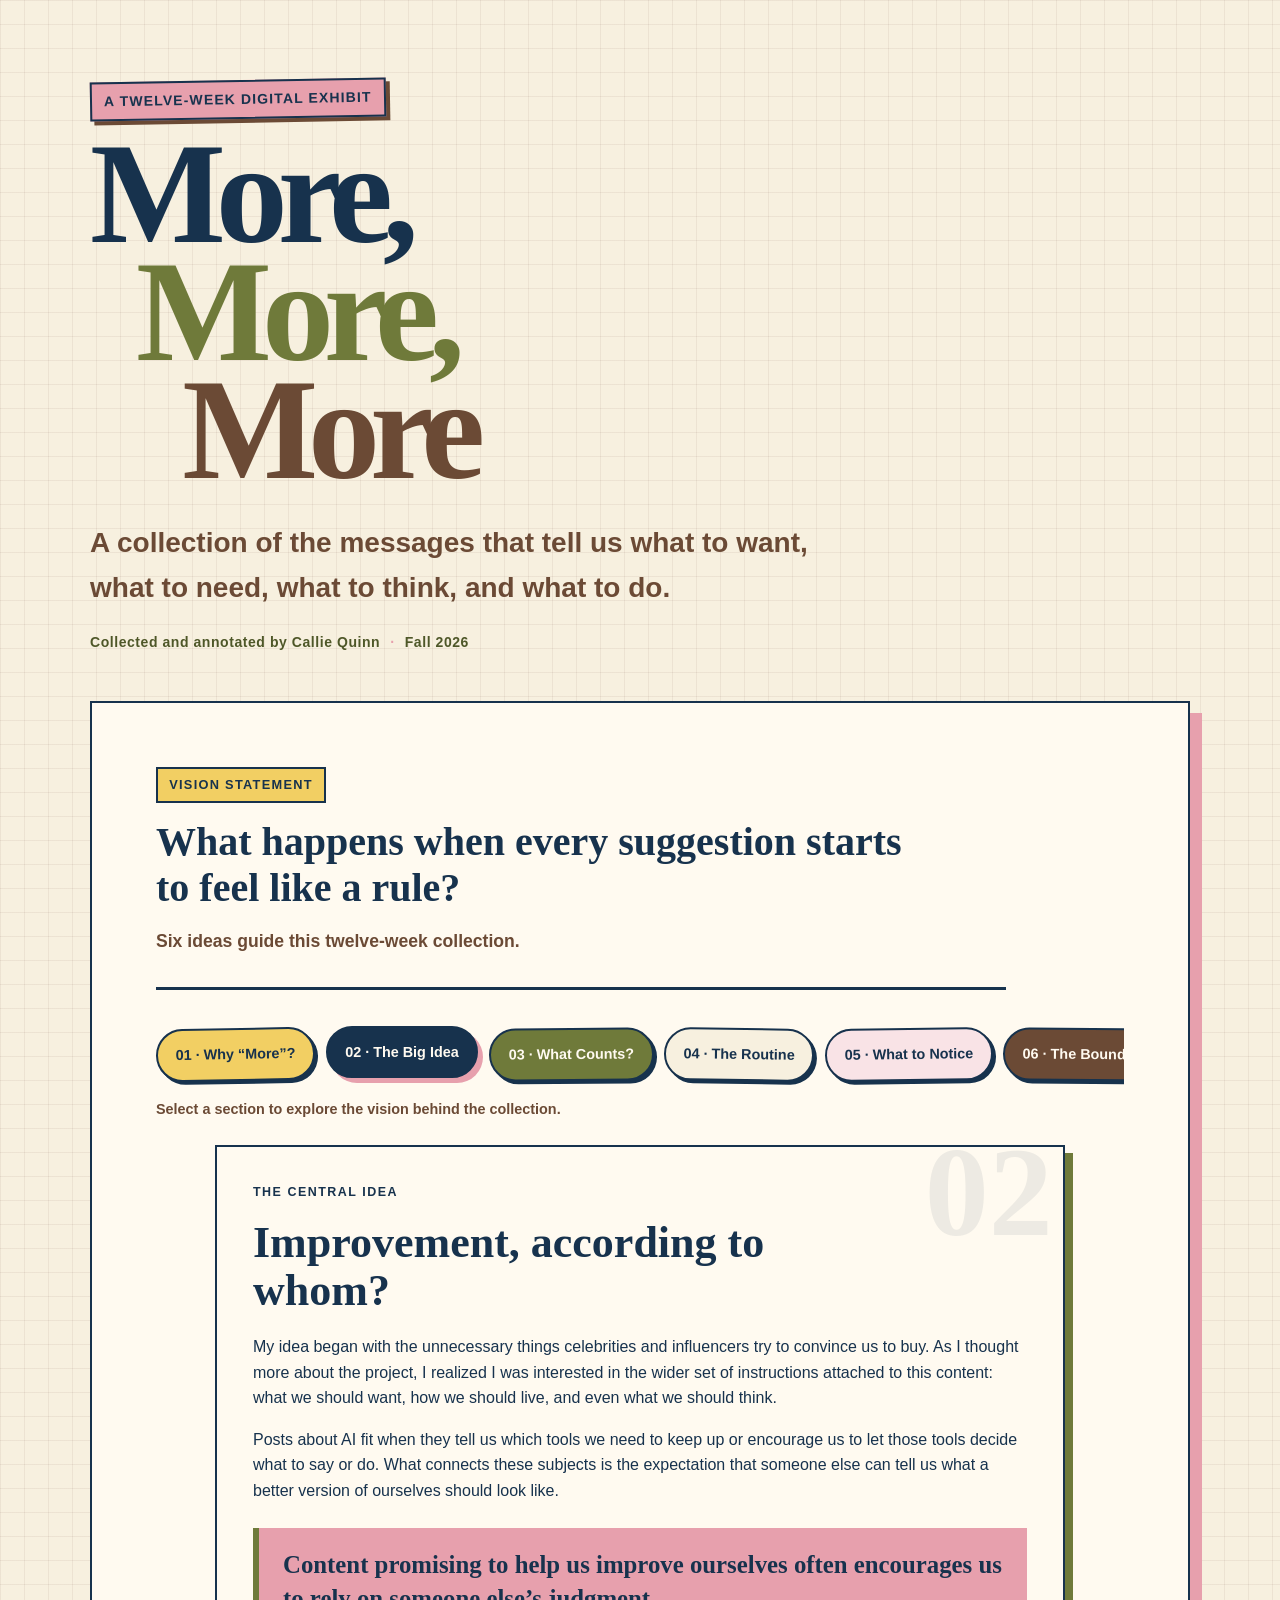
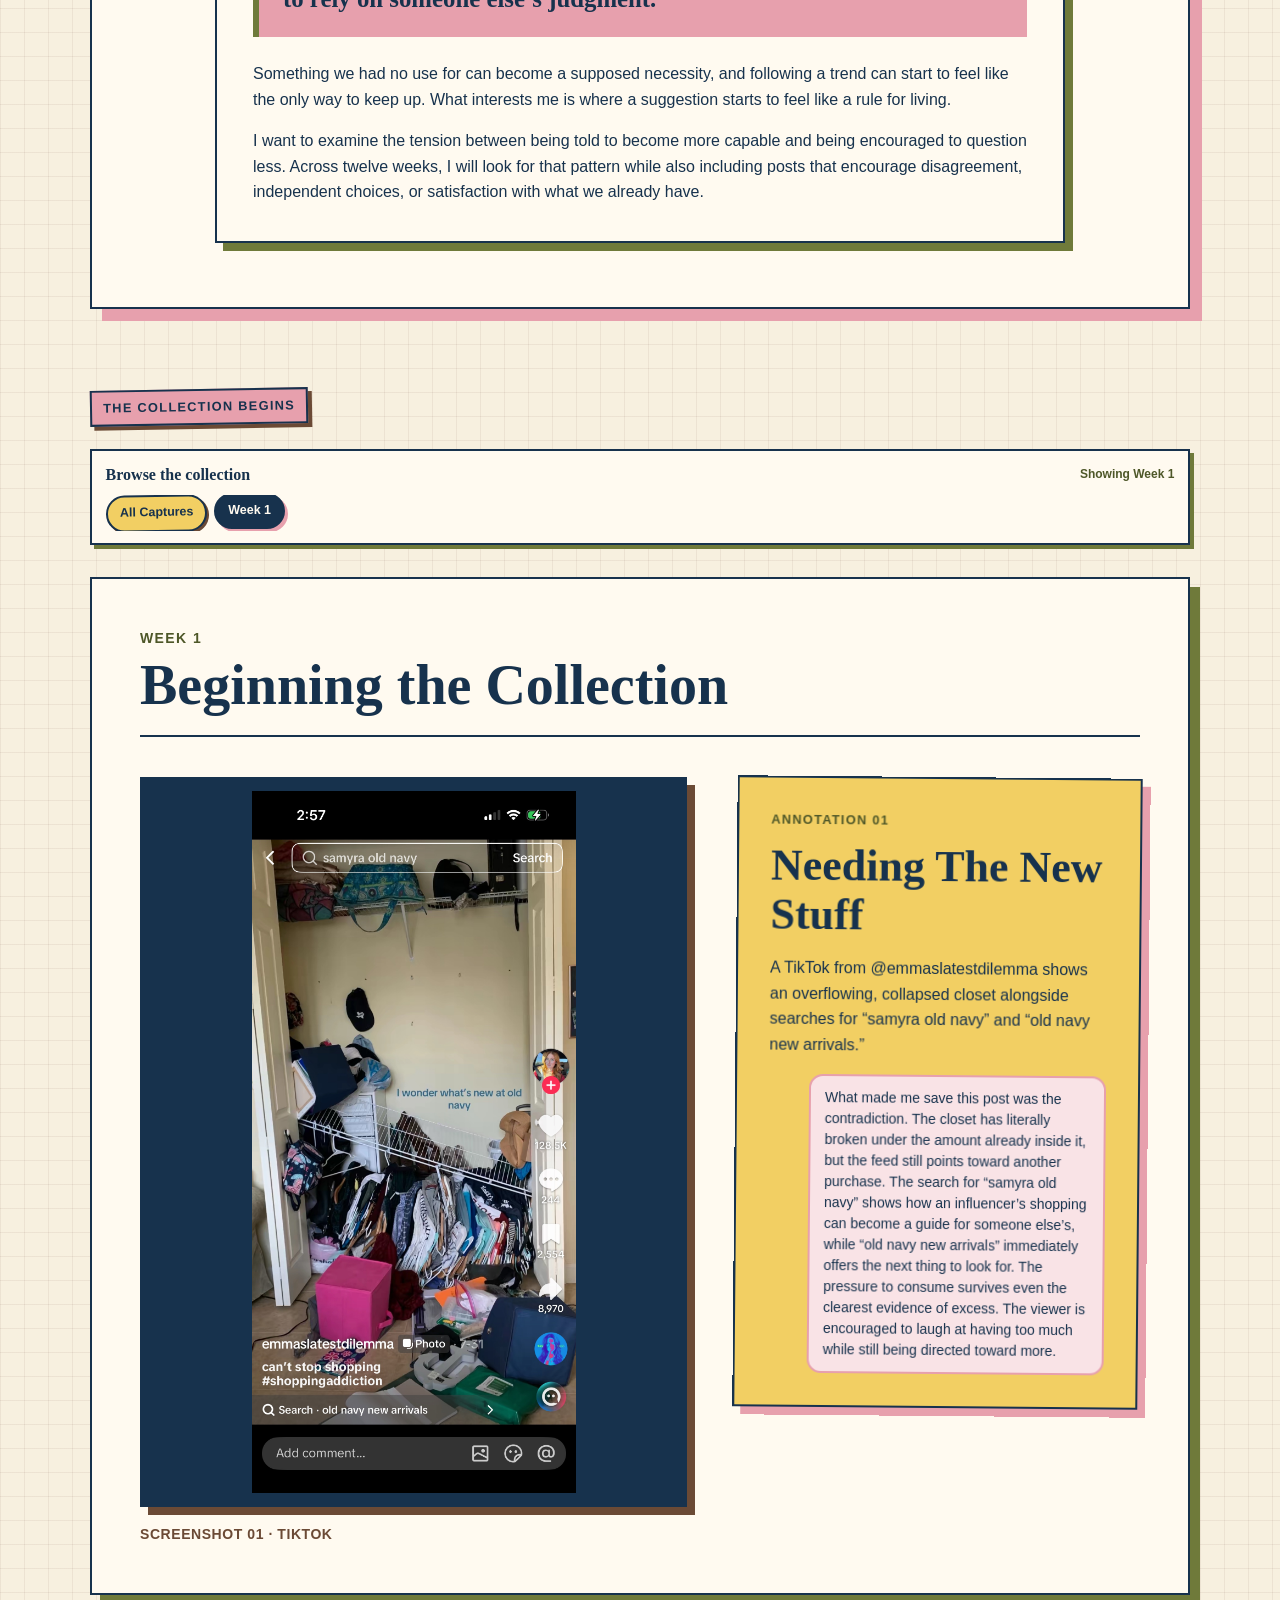
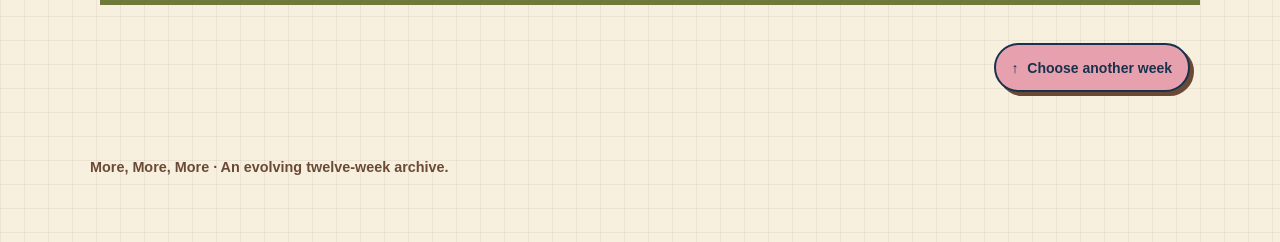
==== index.html @ eb370bb3 "Connect capture data files" ====
<!DOCTYPE html>
<html lang="en">
<head>
  <meta charset="UTF-8">
  <meta name="viewport" content="width=device-width, initial-scale=1.0">

  <meta
    name="description"
    content="More, More, More is a twelve-week digital exhibit examining the messages that tell us what to want, need, think, and do."
  >

  <title>More, More, More</title>

  <link rel="stylesheet" href="styles.css">
</head>

<body>
<header class="site-header">
  <p class="eyebrow">A twelve-week digital exhibit</p>

  <h1>
    <span>More,</span>
    <span>More,</span>
    <span>More</span>
  </h1>

  <p class="introduction">
    A collection of the messages that tell us what to want, what to need,
    what to think, and what to do.
  </p>

  <p class="site-byline">
    Collected and annotated by Callie Quinn
    <span aria-hidden="true">·</span>
    Fall 2026
  </p>
</header>

  <main>
    <section class="vision-statement" id="vision">
  <header class="vision-heading">
    <p class="vision-label">Vision Statement</p>

    <h2>
      What happens when every suggestion starts to feel like a rule?
    </h2>

    <p class="vision-intro">
      Six ideas guide this twelve-week collection.
    </p>
  </header>
<div
 <div
  class="vision-tabs"
  role="tablist"
  aria-label="Vision statement sections"
>
  <button
    class="vision-tab"
    type="button"
    role="tab"
    aria-selected="false"
    data-vision-card="vision-name"
  >
    01 · Why “More”?
  </button>

  <button
    class="vision-tab is-active"
    type="button"
    role="tab"
    aria-selected="true"
    data-vision-card="vision-thesis"
  >
    02 · The Big Idea
  </button>

  <button
    class="vision-tab"
    type="button"
    role="tab"
    aria-selected="false"
    data-vision-card="vision-rule"
  >
    03 · What Counts?
  </button>

  <button
    class="vision-tab"
    type="button"
    role="tab"
    aria-selected="false"
    data-vision-card="vision-plan"
  >
    04 · The Routine
  </button>

  <button
    class="vision-tab"
    type="button"
    role="tab"
    aria-selected="false"
    data-vision-card="vision-reader"
  >
    05 · What to Notice
  </button>

  <button
    class="vision-tab"
    type="button"
    role="tab"
    aria-selected="false"
    data-vision-card="vision-guardrails"
  >
    06 · The Boundaries
  </button>
</div>
      <p class="vision-tab-hint">
  Select a section to explore the vision behind the collection.
</p>
  <div class="vision-layout">
    <article class="vision-card vision-name">
      <span class="card-number" aria-hidden="true">01</span>

      <p class="vision-card-label">The Name</p>

      <h3>More, More, More</h3>

      <p>
        The title reflects the pressure to keep up and become a better
        version of ourselves, even when that improvement comes with
        instructions to follow everyone else.
      </p>
    </article>

    <article class="vision-card vision-thesis is-active">
      <span class="card-number" aria-hidden="true">02</span>

      <p class="vision-card-label">The Central Idea</p>

      <h3>Improvement, according to whom?</h3>

      <p>
        My idea began with the unnecessary things celebrities and
        influencers try to convince us to buy. As I thought more about
        the project, I realized I was interested in the wider set of
        instructions attached to this content: what we should want, how
        we should live, and even what we should think.
      </p>

      <p>
        Posts about AI fit when they tell us which tools we need to keep
        up or encourage us to let those tools decide what to say or do.
        What connects these subjects is the expectation that someone
        else can tell us what a better version of ourselves should look
        like.
      </p>

      <blockquote class="vision-pullquote">
        Content promising to help us improve ourselves often encourages
        us to rely on someone else’s judgment.
      </blockquote>

      <p>
        Something we had no use for can become a supposed necessity, and
        following a trend can start to feel like the only way to keep up.
        What interests me is where a suggestion starts to feel like a
        rule for living.
      </p>

      <p>
        I want to examine the tension between being told to become more
        capable and being encouraged to question less. Across twelve
        weeks, I will look for that pattern while also including posts
        that encourage disagreement, independent choices, or
        satisfaction with what we already have.
      </p>
    </article>

    <article class="vision-card vision-rule">
      <span class="card-number" aria-hidden="true">03</span>

      <p class="vision-card-label">The Capture Rule</p>

      <h3>What belongs in the collection?</h3>

      <p>
        Each day, I will capture one public post involving celebrity
        culture, influencer culture, or AI that tells people what to
        want, need, think, or do, or challenges those instructions.
      </p>

      <p>
        To qualify, a post must contain an identifiable direction or
        expectation in its wording, caption, or visual instructions.
        Examples include a “must have” product, advice to copy a
        celebrity’s lifestyle, claims about what everyone should
        believe, or encouragement to let AI make a decision.
      </p>

      <p>
        Straight celebrity news, an ordinary photograph, or a technical
        AI update without that message will not count. A post that only
        makes a lifestyle look appealing will qualify if I can identify
        a cue establishing an expectation, such as “habits of successful
        people” or “everyone needs this.” An attractive image alone will
        not qualify.
      </p>
    </article>

    <article class="vision-card vision-plan">
      <span class="card-number" aria-hidden="true">04</span>

      <p class="vision-card-label">The Process</p>

      <h3>How I will capture it</h3>

      <p>
        I will look on TikTok and Instagram for public posts, Reels, and
        advertisements involving these subjects. I often scroll online
        early in the morning, then mid-afternoon, and finally after
        10:00 p.m.
      </p>

      <p>
        I will take the first qualifying post I encounter. If needed, I
        will search terms such as “must haves,” “successful habits,” or
        “AI productivity,” noting when a capture comes from a search.
      </p>

      <p>
        I will save each screenshot and record the account, platform,
        link, and a sentence identifying its message. I will upload
        captures and fuller annotations twice a week. If I miss a day, I
        will record the gap and reason, then take an additional capture
        the next day using its actual date.
      </p>
    </article>

    <article class="vision-card vision-reader">
      <span class="card-number" aria-hidden="true">05</span>

      <p class="vision-card-label">For the Reader</p>

      <h3>Notice the directions hiding in the feed</h3>

      <p>
        By December, I want a reader to notice how much of an ordinary
        feed is made up of directions. Some are obvious, like being told
        to buy something. Others are wrapped in encouragement,
        entertainment, or promises to make life easier.
      </p>

      <p>
        Seeing them together should make the repetition more noticeable,
        along with the ways fame, popularity, and claims about
        technology are used to make advice seem trustworthy. My
        annotations will identify the instruction and what it promises,
        whether that is acceptance, success, convenience, or a better
        appearance.
      </p>

      <p>
        I hope readers leave more aware of when advice helps them make a
        choice and when it pressures them to follow along. I want them to
        consider how they can be encouraged to constantly improve
        themselves while also being encouraged to let others decide what
        improvement should look like.
      </p>
    </article>

    <article class="vision-card vision-guardrails">
      <span class="card-number" aria-hidden="true">06</span>

      <p class="vision-card-label">Guardrails</p>

      <h3>Public, purposeful, and fair</h3>

      <p>
        I will use only publicly available content and will not include
        private messages, restricted account posts, or another person’s
        private communication.
      </p>

      <p>
        I will crop out unrelated notifications and identifying details
        from ordinary users’ comments. I will only include material I am
        comfortable showing this class.
      </p>

      <p>
        My annotations will address what a post communicates without
        personal attacks or unsupported assumptions about its creator’s
        intentions.
      </p>
    </article>
  </div>
</section>
    <p class="collection-label">The collection begins</p>
<nav
  class="week-navigation"
  id="week-navigation"
  aria-label="Screenshot collection weeks"
>
  <div class="week-nav-heading">
    <p>Browse the collection</p>
    <span id="week-status" aria-live="polite"></span>
  </div>

  <div
    class="week-tabs"
    id="week-tabs"
    role="tablist"
    aria-label="Weeks with captures"
  ></div>
</nav>
    <section class="week" id="week-1">
      <header class="week-heading">
        <p class="week-number">Week 1</p>
        <h2>Beginning the Collection</h2>
      </header>

      <article class="artifact artifact-side">
        <figure class="screenshot">
          <a
            class="screenshot-link"
            href="images/week-01/week-01-image-01.jpg"
            target="_blank"
            rel="noopener"
            aria-label="Open the full-size screenshot"
          >
            <img
              src="images/week-01/week-01-image-01.jpg"
              alt="TikTok screenshot showing an overfilled, collapsed closet with the words I wonder what’s new at Old Navy and a search bar reading samyra old navy."
              loading="lazy"
            >
          </a>

          <figcaption>Screenshot 01 · TikTok</figcaption>
        </figure>

        <aside
          class="annotation"
          aria-label="Annotation for Needing The New Stuff"
        >
          <p class="annotation-label">Annotation 01</p>

          <h3>Needing The New Stuff</h3>

     <p>
  A TikTok from @emmaslatestdilemma shows an overflowing,
  collapsed closet alongside searches for “samyra old navy”
  and “old navy new arrivals.”
</p>

<div class="annotation-remark">
  <p>
    What made me save this post was the contradiction. The
    closet has literally broken under the amount already inside
    it, but the feed still points toward another purchase. The
    search for “samyra old navy” shows how an influencer’s
    shopping can become a guide for someone else’s, while “old
    navy new arrivals” immediately offers the next thing to look
    for. The pressure to consume survives even the clearest
    evidence of excess. The viewer is encouraged to laugh at
    having too much while still being directed toward more.
  </p>
</div>
        </aside>
      </article>
    </section>
  </main>
<nav
  class="collection-footer-navigation"
  aria-label="Return to week navigation"
>
  <a
    class="collection-footer-button"
    href="#week-navigation"
  >
    <span aria-hidden="true">↑</span>
    Choose another week
  </a>
</nav>
  <footer class="site-footer">
    <p>More, More, More · An evolving twelve-week archive.</p>
  </footer>
  <script src="captures.js"></script>
<script src="render-captures.js"></script>
  <script>
  const visionTabs = document.querySelectorAll(".vision-tab");
  const visionCards = document.querySelectorAll(".vision-card");

  function activateVisionTab(selectedTab) {
    const selectedCard = selectedTab.dataset.visionCard;

    visionTabs.forEach((tab) => {
      const isSelected = tab === selectedTab;

      tab.classList.toggle("is-active", isSelected);
      tab.setAttribute("aria-selected", isSelected);
    });

    visionCards.forEach((card) => {
      const isSelected = card.classList.contains(selectedCard);

      card.classList.toggle("is-active", isSelected);
      card.hidden = !isSelected;
      card.setAttribute("aria-hidden", !isSelected);
    });
  }

  visionTabs.forEach((tab) => {
    tab.addEventListener("click", () => {
      activateVisionTab(tab);
    });
  });

  const startingTab = document.querySelector(".vision-tab.is-active");

  if (startingTab) {
    activateVisionTab(startingTab);
  }
</script>
<script>
  const weekSections = Array.from(
    document.querySelectorAll(".week")
  );

  const weekTabsContainer = document.querySelector("#week-tabs");
  const weekStatus = document.querySelector("#week-status");
  const weekButtons = [];

  const allCapturesView = document.createElement("section");

  allCapturesView.className = "all-captures-view";
  allCapturesView.id = "all-captures";
  allCapturesView.hidden = true;
  allCapturesView.setAttribute("role", "tabpanel");
  allCapturesView.setAttribute(
    "aria-labelledby",
    "all-captures-tab"
  );

  allCapturesView.innerHTML = `
    <div class="all-captures-heading">
      <p class="week-number">Collection view</p>
      <h2>All Captures</h2>
      <p>Choose a screenshot to open its full annotation.</p>
    </div>

    <div class="all-captures-grid"></div>
  `;

  if (weekSections.length > 0) {
    weekSections[0].parentNode.insertBefore(
      allCapturesView,
      weekSections[0]
    );
  }

  const allCapturesGrid = allCapturesView.querySelector(
    ".all-captures-grid"
  );

  const allCapturesButton = document.createElement("button");

  allCapturesButton.type = "button";
  allCapturesButton.className = "week-tab";
  allCapturesButton.textContent = "All Captures";
  allCapturesButton.id = "all-captures-tab";

  allCapturesButton.setAttribute("role", "tab");
  allCapturesButton.setAttribute("aria-selected", "false");
  allCapturesButton.setAttribute(
    "aria-controls",
    allCapturesView.id
  );

  weekTabsContainer.appendChild(allCapturesButton);

  function showWeek(selectedIndex) {
    allCapturesView.hidden = true;
    allCapturesView.setAttribute("aria-hidden", "true");

    weekSections.forEach((week, index) => {
      const isSelected = index === selectedIndex;

      week.hidden = !isSelected;
      week.classList.toggle("is-active", isSelected);
      week.setAttribute("aria-hidden", !isSelected);
    });

    weekButtons.forEach((button, index) => {
      const isSelected = index === selectedIndex;

      button.classList.toggle("is-active", isSelected);
      button.setAttribute("aria-selected", isSelected);
    });

    allCapturesButton.classList.remove("is-active");
    allCapturesButton.setAttribute("aria-selected", "false");

    const selectedWeek = weekSections[selectedIndex];
    const selectedLabel = selectedWeek
      .querySelector(".week-number")
      .textContent.trim();

    weekStatus.textContent = `Showing ${selectedLabel}`;
  }

  function showAllCaptures() {
    weekSections.forEach((week) => {
      week.hidden = true;
      week.classList.remove("is-active");
      week.setAttribute("aria-hidden", "true");
    });

    weekButtons.forEach((button) => {
      button.classList.remove("is-active");
      button.setAttribute("aria-selected", "false");
    });

    allCapturesView.hidden = false;
    allCapturesView.setAttribute("aria-hidden", "false");

    allCapturesButton.classList.add("is-active");
    allCapturesButton.setAttribute("aria-selected", "true");

    weekStatus.textContent = "Showing all captures";
  }

  weekSections.forEach((week, weekIndex) => {
    const weekLabel =
      week.querySelector(".week-number")?.textContent.trim() ||
      `Week ${weekIndex + 1}`;

    const weekButton = document.createElement("button");

    weekButton.type = "button";
    weekButton.className = "week-tab";
    weekButton.textContent = weekLabel;
    weekButton.id = `week-tab-${weekIndex + 1}`;

    weekButton.setAttribute("role", "tab");
    weekButton.setAttribute("aria-selected", "false");
    weekButton.setAttribute("aria-controls", week.id);

    week.setAttribute("role", "tabpanel");
    week.setAttribute("aria-labelledby", weekButton.id);

    weekButton.addEventListener("click", () => {
      showWeek(weekIndex);
    });

    weekButtons.push(weekButton);
    weekTabsContainer.appendChild(weekButton);

    const weekImages = Array.from(week.querySelectorAll("img"));

    weekImages.forEach((image, captureIndex) => {
      const capture =
        image.closest(".capture") ||
        image.closest("article");

      const captureTitle =
        capture?.querySelector("h3")?.textContent.trim() ||
        `Capture ${captureIndex + 1}`;

      const thumbnailButton =
        document.createElement("button");

      thumbnailButton.type = "button";
      thumbnailButton.className = "capture-thumbnail";
      thumbnailButton.setAttribute(
        "aria-label",
        `Open ${captureTitle} from ${weekLabel}`
      );

      const thumbnailImage = image.cloneNode(false);

      thumbnailImage.className = "capture-thumbnail-image";
      thumbnailImage.alt = "";
      thumbnailImage.loading = "lazy";

      const thumbnailLabel = document.createElement("span");

      thumbnailLabel.className = "capture-thumbnail-label";
      thumbnailLabel.textContent =
        `${weekLabel} · ${captureTitle}`;

      thumbnailButton.appendChild(thumbnailImage);
      thumbnailButton.appendChild(thumbnailLabel);

      thumbnailButton.addEventListener("click", () => {
        showWeek(weekIndex);

        window.setTimeout(() => {
          image.scrollIntoView({
            behavior: "smooth",
            block: "center"
          });
        }, 0);
      });

      allCapturesGrid.appendChild(thumbnailButton);
    });
  });

  allCapturesButton.addEventListener("click", () => {
    showAllCaptures();
  });

  if (weekSections.length > 0) {
    showWeek(0);
  }
</script>
</body>
</html>
---- styles.css ----
/* ---------- Color palette ---------- */

:root {
  --deep-blue: #17324d;
  --cream: #f7f0df;
  --paper: #fffaf0;
  --olive: #6f7a3a;
  --dark-olive: #4e5728;
  --pink: #e7a0ad;
  --yellow: #f2cf63;
  --brown: #6b4a35;
  --soft-pink: #f9e3e6;
}

/* ---------- Basic page setup ---------- */

* {
  box-sizing: border-box;
}

html {
  scroll-behavior: smooth;
}

body {
  margin: 0;
  min-height: 100vh;
  color: var(--deep-blue);
  background-color: var(--cream);
  background-image:
    linear-gradient(rgba(107, 74, 53, 0.08) 1px, transparent 1px),
    linear-gradient(90deg, rgba(107, 74, 53, 0.08) 1px, transparent 1px);
  background-size: 24px 24px;
  font-family: Arial, Helvetica, sans-serif;
  font-size: 1rem;
  line-height: 1.6;
}

/* ---------- Introductory header ---------- */

.site-header {
  width: min(1100px, calc(100% - 2rem));
  margin: 0 auto;
  padding: 5rem 0 3rem;
}

.eyebrow {
  display: inline-block;
  margin: 0 0 1rem;
  padding: 0.4rem 0.75rem;
  color: var(--deep-blue);
  background: var(--pink);
  border: 2px solid var(--deep-blue);
  box-shadow: 4px 4px 0 var(--brown);
  font-size: 0.875rem;
  font-weight: 700;
  letter-spacing: 0.08em;
  text-transform: uppercase;
  transform: rotate(-1deg);
}

h1,
h2 {
  margin-top: 0;
  font-family: Georgia, "Times New Roman", serif;
  line-height: 1.08;
}

h1 {
  max-width: 850px;
  margin-bottom: 1.25rem;
  color: var(--deep-blue);
  font-size: clamp(2.75rem, 8vw, 6rem);
  letter-spacing: -0.04em;
}

.introduction {
  max-width: 680px;
  margin: 0;
  color: var(--brown);
  font-size: clamp(1.1rem, 2vw, 1.35rem);
}

/* ---------- Weekly collection ---------- */

main {
  width: min(1100px, calc(100% - 2rem));
  margin: 0 auto;
}

.week {
  margin-bottom: 4rem;
  padding: clamp(1.25rem, 4vw, 3rem);
  background: var(--paper);
  border: 2px solid var(--deep-blue);
  box-shadow: 10px 10px 0 var(--olive);
}

.week-heading {
  padding-bottom: 1.25rem;
  border-bottom: 2px solid var(--deep-blue);
}

.week-number {
  margin: 0 0 0.35rem;
  color: var(--dark-olive);
  font-size: 0.875rem;
  font-weight: 800;
  letter-spacing: 0.1em;
  text-transform: uppercase;
}

.week-heading h2 {
  margin-bottom: 0;
  font-size: clamp(2rem, 5vw, 3.5rem);
}

.empty-state {
  margin-top: 2rem;
  padding: 3rem 1.5rem;
  text-align: center;
  background: var(--soft-pink);
  border: 2px dashed var(--brown);
}

.empty-state p {
  margin: 0;
  font-weight: 700;
}

/* ---------- Footer ---------- */

.site-footer {
  width: min(1100px, calc(100% - 2rem));
  margin: 0 auto;
  padding: 0 0 3rem;
  color: var(--brown);
  font-size: 0.9rem;
  font-weight: 700;
}

/* ---------- Smaller screens ---------- */

@media (max-width: 600px) {
  .site-header {
    padding-top: 3rem;
  }

  .week {
    box-shadow: 6px 6px 0 var(--olive);
  }
}
/* ---------- Screenshot and annotation cards ---------- */

.artifact {
  margin-top: 2.5rem;
}

.artifact-side {
  display: grid;
  grid-template-columns: minmax(0, 1.15fr) minmax(220px, 0.85fr);
  gap: clamp(1.5rem, 4vw, 3rem);
  align-items: start;
}

.screenshot {
  margin: 0;
}

.screenshot-link {
  display: flex;
  justify-content: center;
  padding: 0.75rem;
  background: var(--deep-blue);
  border: 2px solid var(--deep-blue);
  box-shadow: 8px 8px 0 var(--brown);
}

.screenshot img {
  display: block;
  width: auto;
  max-width: 100%;
  max-height: 78vh;
  object-fit: contain;
}

.screenshot figcaption {
  margin-top: 1rem;
  color: var(--brown);
  font-size: 0.875rem;
  font-weight: 700;
  letter-spacing: 0.04em;
  text-transform: uppercase;
}

.annotation {
  position: sticky;
  top: 1rem;
  padding: clamp(1.25rem, 3vw, 2rem);
  background: var(--yellow);
  border: 2px solid var(--deep-blue);
  box-shadow: 8px 8px 0 var(--pink);
  transform: rotate(0.5deg);
}

.annotation-label {
  margin: 0 0 0.75rem;
  color: var(--dark-olive);
  font-size: 0.8rem;
  font-weight: 800;
  letter-spacing: 0.1em;
  text-transform: uppercase;
}

.annotation h3 {
  margin: 0 0 1rem;
  color: var(--deep-blue);
  font-family: Georgia, "Times New Roman", serif;
  font-size: clamp(1.75rem, 4vw, 2.75rem);
  line-height: 1.1;
}

.annotation p {
  margin-top: 0;
}

.annotation-focus {
  margin-bottom: 0;
  padding: 1rem;
  background: var(--soft-pink);
  border-left: 5px solid var(--brown);
}

@media (max-width: 650px) {
  .artifact-side {
    grid-template-columns: 1fr;
  }

  .annotation {
    position: static;
    transform: none;
  }
}
/* ---------- More, More, More opening ---------- */

.site-header h1 {
  margin-bottom: 2rem;
  font-size: clamp(4.5rem, 15vw, 9rem);
  line-height: 0.82;
  letter-spacing: -0.07em;
}

.site-header h1 span {
  display: block;
}

.site-header h1 span:nth-child(2) {
  margin-left: 0.32em;
  color: var(--olive);
}

.site-header h1 span:nth-child(3) {
  margin-left: 0.64em;
  color: var(--brown);
}

.site-header .introduction {
  max-width: 750px;
  font-size: clamp(1.25rem, 3vw, 1.75rem);
  font-weight: 700;
}

.vision-statement {
  margin-bottom: 5rem;
  padding: clamp(1.5rem, 5vw, 4rem);
  background: var(--paper);
  border: 2px solid var(--deep-blue);
  box-shadow: 12px 12px 0 var(--pink);
}

.vision-heading {
  max-width: 850px;
  margin-bottom: 1rem;
  padding-bottom: 2rem;
  border-bottom: 3px solid var(--deep-blue);
}

.vision-label,
.collection-label {
  display: inline-block;
  margin: 0 0 1rem;
  padding: 0.35rem 0.7rem;
  color: var(--deep-blue);
  background: var(--yellow);
  border: 2px solid var(--deep-blue);
  font-size: 0.8rem;
  font-weight: 800;
  letter-spacing: 0.1em;
  text-transform: uppercase;
}

.vision-heading h2 {
  max-width: 800px;
  margin-bottom: 0;
  font-size: clamp(2.25rem, 6vw, 4.75rem);
}

.vision-body {
  max-width: 800px;
  margin: 0 auto;
}

.vision-part {
  padding: 2rem 0;
  border-bottom: 1px solid rgba(23, 50, 77, 0.3);
}

.vision-part:last-child {
  padding-bottom: 0;
  border-bottom: 0;
}

.vision-part h3 {
  display: flex;
  gap: 0.75rem;
  align-items: center;
  margin: 0 0 1rem;
  color: var(--dark-olive);
  font-family: Georgia, "Times New Roman", serif;
  font-size: clamp(1.5rem, 3vw, 2.1rem);
}

.vision-part h3 span {
  display: inline-grid;
  flex: 0 0 2.25rem;
  width: 2.25rem;
  height: 2.25rem;
  place-items: center;
  color: var(--paper);
  background: var(--deep-blue);
  border-radius: 50%;
  font-family: Arial, Helvetica, sans-serif;
  font-size: 0.9rem;
}

.vision-part p {
  max-width: 72ch;
  margin-top: 0;
}

.vision-highlight {
  margin: 1.5rem 0;
  padding: 1.25rem;
  background: var(--soft-pink);
  border-left: 6px solid var(--olive);
  font-family: Georgia, "Times New Roman", serif;
  font-size: clamp(1.2rem, 2.5vw, 1.55rem);
  font-weight: 700;
  line-height: 1.45;
}

.collection-label {
  margin-bottom: 1.5rem;
  background: var(--pink);
  box-shadow: 4px 4px 0 var(--brown);
  transform: rotate(-1deg);
}

@media (max-width: 650px) {
  .site-header h1 {
    font-size: clamp(4rem, 22vw, 6rem);
  }

  .site-header h1 span:nth-child(2) {
    margin-left: 0.12em;
  }

  .site-header h1 span:nth-child(3) {
    margin-left: 0.24em;
  }

  .vision-statement {
    box-shadow: 7px 7px 0 var(--pink);
  }
}
/* ---------- Editorial vision board ---------- */

.vision-intro {
  max-width: 600px;
  margin: 1rem 0 0;
  color: var(--brown);
  font-size: 1.1rem;
  font-weight: 700;
}

.vision-layout {
  display: grid;
  grid-template-columns: repeat(12, minmax(0, 1fr));
  gap: clamp(1.25rem, 3vw, 2rem);
  margin-top: 2rem;
}

.vision-card {
  position: relative;
  overflow: hidden;
  padding: clamp(1.5rem, 3vw, 2.25rem);
  border: 2px solid var(--deep-blue);
}

.vision-card p {
  position: relative;
  margin-top: 0;
}

.vision-card p:last-child {
  margin-bottom: 0;
}

.vision-card-label {
  margin-bottom: 1rem;
  font-size: 0.78rem;
  font-weight: 800;
  letter-spacing: 0.12em;
  text-transform: uppercase;
}

.vision-card h3 {
  position: relative;
  max-width: 600px;
  margin: 0 0 1.25rem;
  font-family: Georgia, "Times New Roman", serif;
  font-size: clamp(1.75rem, 3.5vw, 2.75rem);
  line-height: 1.08;
}

.card-number {
  position: absolute;
  top: -0.15em;
  right: 0.08em;
  color: rgba(23, 50, 77, 0.08);
  font-family: Georgia, "Times New Roman", serif;
  font-size: clamp(5rem, 10vw, 8rem);
  font-weight: 700;
  line-height: 1;
}

.vision-name {
  grid-column: span 4;
  align-self: start;
  background: var(--yellow);
  box-shadow: 8px 8px 0 var(--brown);
  transform: rotate(-0.5deg);
}

.vision-thesis {
  grid-column: span 8;
  background: var(--paper);
  box-shadow: 8px 8px 0 var(--olive);
}

.vision-rule {
  grid-column: span 7;
  background: var(--soft-pink);
  box-shadow: 8px 8px 0 var(--brown);
}

.vision-plan {
  grid-column: span 5;
  align-self: start;
  background: var(--cream);
  box-shadow: 8px 8px 0 var(--yellow);
}

.vision-reader {
  grid-column: span 8;
  background: var(--paper);
  box-shadow: 8px 8px 0 var(--pink);
}

.vision-guardrails {
  grid-column: span 4;
  align-self: start;
  color: var(--paper);
  background: var(--deep-blue);
  box-shadow: 8px 8px 0 var(--olive);
}

.vision-guardrails h3,
.vision-guardrails .vision-card-label {
  color: var(--paper);
}

.vision-guardrails .card-number {
  color: rgba(255, 250, 240, 0.12);
}

.vision-pullquote {
  position: relative;
  margin: 1.75rem 0;
  padding: 1.5rem;
  color: var(--paper);
  background: var(--olive);
  border-left: 7px solid var(--pink);
  font-family: Georgia, "Times New Roman", serif;
  font-size: clamp(1.25rem, 2.5vw, 1.65rem);
  font-weight: 700;
  line-height: 1.4;
}

@media (max-width: 850px) {
  .vision-name,
  .vision-thesis,
  .vision-rule,
  .vision-plan,
  .vision-reader,
  .vision-guardrails {
    grid-column: 1 / -1;
  }

  .vision-name {
    transform: none;
  }
}
/* ---------- Tabbed vision statement ---------- */

.vision-tabs {
  display: flex;
  gap: 0.65rem;
  margin-top: 2rem;
  padding: 0.35rem 0 0.85rem;
  overflow-x: auto;
  scrollbar-color: var(--olive) var(--cream);
}

.vision-tab {
  flex: 0 0 auto;
  padding: 0.75rem 1rem;
  color: var(--deep-blue);
  background: var(--cream);
  border: 2px solid var(--deep-blue);
  font: inherit;
  font-size: 0.9rem;
  font-weight: 800;
  cursor: pointer;
  white-space: nowrap;
}

.vision-tab:hover {
  background: var(--yellow);
}

.vision-tab.is-active {
  color: var(--paper);
  background: var(--deep-blue);
  box-shadow: 4px 4px 0 var(--pink);
  transform: translateY(-2px);
}

.vision-tab:focus-visible {
  outline: 4px solid var(--pink);
  outline-offset: 3px;
}

.vision-tab-hint {
  margin: 0.25rem 0 1.5rem;
  color: var(--brown);
  font-size: 0.9rem;
  font-weight: 700;
}

.vision-layout {
  display: block;
  margin-top: 0;
  overflow: visible;
}

.vision-card {
  display: none;
  width: 100%;
  max-width: 850px;
  min-height: 0;
  margin: 0 auto;
  transform: none;
}

.vision-card.is-active {
  display: block;
  animation: reveal-vision-card 0.3s ease;
}

.vision-name,
.vision-thesis,
.vision-rule,
.vision-plan,
.vision-reader,
.vision-guardrails {
  grid-column: auto;
  transform: none;
}

@keyframes reveal-vision-card {
  from {
    opacity: 0;
    transform: translateY(8px);
  }

  to {
    opacity: 1;
    transform: translateY(0);
  }
}
/* ---------- Playful vision tabs ---------- */

.vision-tab {
  --tab-background: var(--cream);

  position: relative;
  padding: 0.8rem 1.1rem;
  color: var(--deep-blue);
  background: var(--tab-background);
  border-radius: 999px;
  box-shadow: 3px 3px 0 var(--deep-blue);
  transition:
    transform 180ms ease,
    box-shadow 180ms ease,
    filter 180ms ease;
}

.vision-tab:nth-child(1) {
  --tab-background: var(--yellow);
  transform: rotate(-1deg);
}

.vision-tab:nth-child(2) {
  --tab-background: var(--pink);
  transform: rotate(0.6deg);
}

.vision-tab:nth-child(3) {
  --tab-background: var(--olive);
  color: var(--paper);
  transform: rotate(-0.4deg);
}

.vision-tab:nth-child(4) {
  --tab-background: var(--cream);
  transform: rotate(0.8deg);
}

.vision-tab:nth-child(5) {
  --tab-background: var(--soft-pink);
  transform: rotate(-0.7deg);
}

.vision-tab:nth-child(6) {
  --tab-background: var(--brown);
  color: var(--paper);
  transform: rotate(0.5deg);
}

.vision-tab:hover {
  color: var(--deep-blue);
  background: var(--tab-background);
  box-shadow: 6px 6px 0 var(--brown);
  filter: brightness(1.04);
  transform: translateY(-4px) rotate(0);
}

.vision-tab:nth-child(3):hover,
.vision-tab:nth-child(6):hover {
  color: var(--paper);
}

.vision-tab.is-active,
.vision-tab.is-active:hover {
  color: var(--paper);
  background: var(--deep-blue);
  box-shadow: 5px 5px 0 var(--pink);
  filter: none;
  transform: translateY(-2px);
  animation: tab-pop 300ms ease;
}

@keyframes tab-pop {
  0% {
    transform: translateY(0) scale(0.96);
  }

  65% {
    transform: translateY(-5px) scale(1.04);
  }

  100% {
    transform: translateY(-2px) scale(1);
  }
}

/* ---------- Smaller vision heading ---------- */

.vision-heading h2 {
  max-width: 750px;
  font-size: clamp(1.65rem, 3.4vw, 2.5rem);
  line-height: 1.15;
}

/* ---------- Emphasized central thesis ---------- */

.vision-pullquote {
  margin: 1.5rem 0;
  padding: 1.25rem 1.5rem;
  color: var(--deep-blue);
  background: var(--pink);
  border-left: 6px solid var(--olive);
  font-family: Georgia, "Times New Roman", serif;
  font-size: clamp(1.2rem, 2.2vw, 1.55rem);
  font-weight: 800;
  line-height: 1.4;
}

@media (prefers-reduced-motion: reduce) {
  .vision-tab,
  .vision-tab.is-active,
  .vision-card.is-active {
    transition: none;
    animation: none;
  }
}
/* ---------- Week navigation ---------- */

.week-navigation {
  position: sticky;
  top: 0.75rem;
  z-index: 10;
  margin: 0 0 3rem;
  padding: 1.25rem;
  color: var(--paper);
  background: var(--deep-blue);
  border: 2px solid var(--deep-blue);
  box-shadow: 7px 7px 0 var(--brown);
}

.week-nav-heading {
  display: flex;
  align-items: center;
  justify-content: space-between;
  gap: 1rem;
  margin-bottom: 0.85rem;
}

.week-nav-heading p {
  margin: 0;
  font-family: Georgia, "Times New Roman", serif;
  font-size: 1.25rem;
  font-weight: 700;
}

#week-status {
  color: var(--yellow);
  font-size: 0.85rem;
  font-weight: 800;
  white-space: nowrap;
}

.week-tabs {
  display: flex;
  gap: 0.65rem;
  padding: 0.2rem 0 0.45rem;
  overflow-x: auto;
}

.week-tab {
  flex: 0 0 auto;
  padding: 0.65rem 1rem;
  color: var(--paper);
  background: transparent;
  border: 2px solid var(--paper);
  border-radius: 999px;
  font: inherit;
  font-size: 0.875rem;
  font-weight: 800;
  cursor: pointer;
  transition:
    color 160ms ease,
    background 160ms ease,
    transform 160ms ease,
    box-shadow 160ms ease;
}

.week-tab:hover {
  color: var(--deep-blue);
  background: var(--pink);
  transform: translateY(-2px);
}

.week-tab.is-active {
  color: var(--deep-blue);
  background: var(--yellow);
  border-color: var(--yellow);
  box-shadow: 3px 3px 0 var(--pink);
  transform: translateY(-2px);
}

.week-tab:focus-visible {
  outline: 4px solid var(--pink);
  outline-offset: 3px;
}

.week[hidden] {
  display: none;
}

.week.is-active {
  animation: reveal-week 300ms ease;
}

@keyframes reveal-week {
  from {
    opacity: 0;
    transform: translateY(8px);
  }

  to {
    opacity: 1;
    transform: translateY(0);
  }
}

@media (max-width: 600px) {
  .week-navigation {
    top: 0.35rem;
    padding: 1rem;
  }

  .week-nav-heading {
    align-items: flex-start;
    flex-direction: column;
    gap: 0.2rem;
  }
}

@media (prefers-reduced-motion: reduce) {
  .week-tab,
  .week.is-active {
    transition: none;
    animation: none;
  }
}
/* ---------- Matching week-selector design ---------- */

.week-navigation {
  color: var(--deep-blue);
  background: var(--paper);
  border: 2px solid var(--deep-blue);
  box-shadow: 7px 7px 0 var(--olive);
}

#week-status {
  color: var(--dark-olive);
}

.week-tab {
  --week-button-color: var(--cream);

  color: var(--deep-blue);
  background: var(--week-button-color);
  border: 2px solid var(--deep-blue);
  box-shadow: 3px 3px 0 var(--brown);
  transition:
    transform 180ms ease,
    box-shadow 180ms ease,
    filter 180ms ease;
}

.week-tab:nth-child(6n + 1) {
  --week-button-color: var(--yellow);
  transform: rotate(-1deg);
}

.week-tab:nth-child(6n + 2) {
  --week-button-color: var(--pink);
  transform: rotate(0.7deg);
}

.week-tab:nth-child(6n + 3) {
  --week-button-color: var(--olive);
  color: var(--paper);
  transform: rotate(-0.5deg);
}

.week-tab:nth-child(6n + 4) {
  --week-button-color: var(--cream);
  transform: rotate(0.8deg);
}

.week-tab:nth-child(6n + 5) {
  --week-button-color: var(--soft-pink);
  transform: rotate(-0.7deg);
}

.week-tab:nth-child(6n + 6) {
  --week-button-color: var(--brown);
  color: var(--paper);
  transform: rotate(0.5deg);
}

.week-tab:hover {
  color: var(--deep-blue);
  background: var(--week-button-color);
  box-shadow: 6px 6px 0 var(--pink);
  filter: brightness(1.04);
  transform: translateY(-4px) rotate(0);
}

.week-tab:nth-child(6n + 3):hover,
.week-tab:nth-child(6n + 6):hover {
  color: var(--paper);
}

.week-tab.is-active,
.week-tab.is-active:hover {
  color: var(--paper);
  background: var(--deep-blue);
  border-color: var(--deep-blue);
  box-shadow: 5px 5px 0 var(--pink);
  filter: none;
  transform: translateY(-2px);
  animation: tab-pop 300ms ease;
}
/* ---------- Compact collection bar ---------- */

.week-navigation {
  position: static;
  top: auto;
  margin-bottom: 2rem;
  padding: 0.7rem 0.85rem;
  box-shadow: 4px 4px 0 var(--olive);
}

.week-nav-heading {
  gap: 0.75rem;
  margin-bottom: 0.45rem;
}

.week-nav-heading p {
  font-size: 1rem;
}

#week-status {
  font-size: 0.75rem;
}

.week-tabs {
  gap: 0.45rem;
  padding: 0;
}

.week-tab {
  padding: 0.4rem 0.75rem;
  font-size: 0.78rem;
  box-shadow: 2px 2px 0 var(--brown);
}

.week-tab:hover {
  box-shadow: 4px 4px 0 var(--pink);
}

.week-tab.is-active,
.week-tab.is-active:hover {
  box-shadow: 3px 3px 0 var(--pink);
}
/* ---------- Bottom collection navigation ---------- */

.collection-footer-navigation {
  display: flex;
  justify-content: flex-end;
  width: min(1100px, calc(100% - 2rem));
  margin: -1rem auto 4rem;
}

.collection-footer-button {
  display: inline-flex;
  align-items: center;
  gap: 0.55rem;
  padding: 0.7rem 1rem;
  color: var(--deep-blue);
  background: var(--pink);
  border: 2px solid var(--deep-blue);
  border-radius: 999px;
  box-shadow: 4px 4px 0 var(--brown);
  font-size: 0.875rem;
  font-weight: 800;
  text-decoration: none;
  transition:
    transform 180ms ease,
    box-shadow 180ms ease;
}

.collection-footer-button:hover {
  box-shadow: 6px 6px 0 var(--olive);
  transform: translateY(-3px) rotate(-0.5deg);
}

.collection-footer-button:focus-visible {
  outline: 4px solid var(--yellow);
  outline-offset: 3px;
}
/* ---------- All captures gallery ---------- */

.all-captures-view {
  width: min(1100px, calc(100% - 2rem));
  margin: 0 auto 4rem;
  padding: clamp(1rem, 3vw, 2rem);
  color: var(--deep-blue);
  background: var(--paper);
  border: 2px solid var(--deep-blue);
  border-radius: 24px;
  box-shadow: 6px 6px 0 var(--olive);
}

.all-captures-view[hidden] {
  display: none !important;
}

.all-captures-heading {
  margin-bottom: 1.25rem;
}

.all-captures-heading .week-number {
  margin-bottom: 0.25rem;
}

.all-captures-heading h2 {
  margin: 0 0 0.35rem;
  font-size: clamp(1.6rem, 4vw, 2.4rem);
}

.all-captures-heading > p:last-child {
  margin: 0;
  color: var(--brown);
}

.all-captures-grid {
  display: grid;
  grid-template-columns:
  repeat(auto-fill, minmax(115px, 145px));
  justify-content: start;
  gap: 1rem;
  align-items: start;
}

.capture-thumbnail {
  appearance: none;
  display: flex;
  flex-direction: column;
  gap: 0.65rem;
  width: 100%;
  padding: 0.65rem;
  color: var(--deep-blue);
  background: var(--cream);
  border: 2px solid var(--deep-blue);
  border-radius: 16px;
  box-shadow: 4px 4px 0 var(--brown);
  font: inherit;
  text-align: left;
  cursor: pointer;
  transition:
    transform 180ms ease,
    box-shadow 180ms ease;
}

.capture-thumbnail:nth-child(3n + 1) {
  background: var(--soft-pink);
  transform: rotate(-0.6deg);
}

.capture-thumbnail:nth-child(3n + 2) {
  background: var(--yellow);
  transform: rotate(0.5deg);
}

.capture-thumbnail:nth-child(3n + 3) {
  background: var(--cream);
  transform: rotate(-0.25deg);
}

.capture-thumbnail:hover {
  box-shadow: 7px 7px 0 var(--olive);
  transform: translateY(-5px) rotate(0);
}

.capture-thumbnail:focus-visible {
  outline: 4px solid var(--pink);
  outline-offset: 4px;
}

.capture-thumbnail-image {
  display: block;
  width: 100%;
  aspect-ratio: 3 / 4;
  object-fit: contain;
  background: var(--deep-blue);
  border-radius: 10px;
}

.capture-thumbnail-label {
  display: block;
  font-size: 0.8rem;
  font-weight: 800;
  line-height: 1.3;
}

@media (max-width: 520px) {
  .all-captures-view {
    width: min(100% - 1rem, 1100px);
    padding: 0.85rem;
  }

  .all-captures-grid {
    grid-template-columns: repeat(2, minmax(0, 1fr));
    gap: 0.75rem;
  }

  .capture-thumbnail {
    padding: 0.5rem;
  }

  .capture-thumbnail-label {
    font-size: 0.72rem;
  }
}
/* ---------- Capture remark box ---------- */

.annotation-remark {
  width: 88%;
  margin: 1rem 0 0 auto;
  padding: 0.7rem 0.85rem;
  color: var(--deep-blue);
  background: var(--soft-pink);
  border: 2px solid var(--pink);
  border-radius: 14px;
  box-shadow: 3px 3px 0 var(--yellow);
  font-size: 0.875rem;
  line-height: 1.5;
}

.annotation-remark p {
  margin: 0;
}
/* ---------- Creator byline ---------- */

.site-byline {
  margin: 1.25rem 0 0;
  color: var(--dark-olive);
  font-size: 0.875rem;
  font-weight: 800;
  letter-spacing: 0.04em;
}

.site-byline span {
  padding: 0 0.35rem;
  color: var(--pink);
}
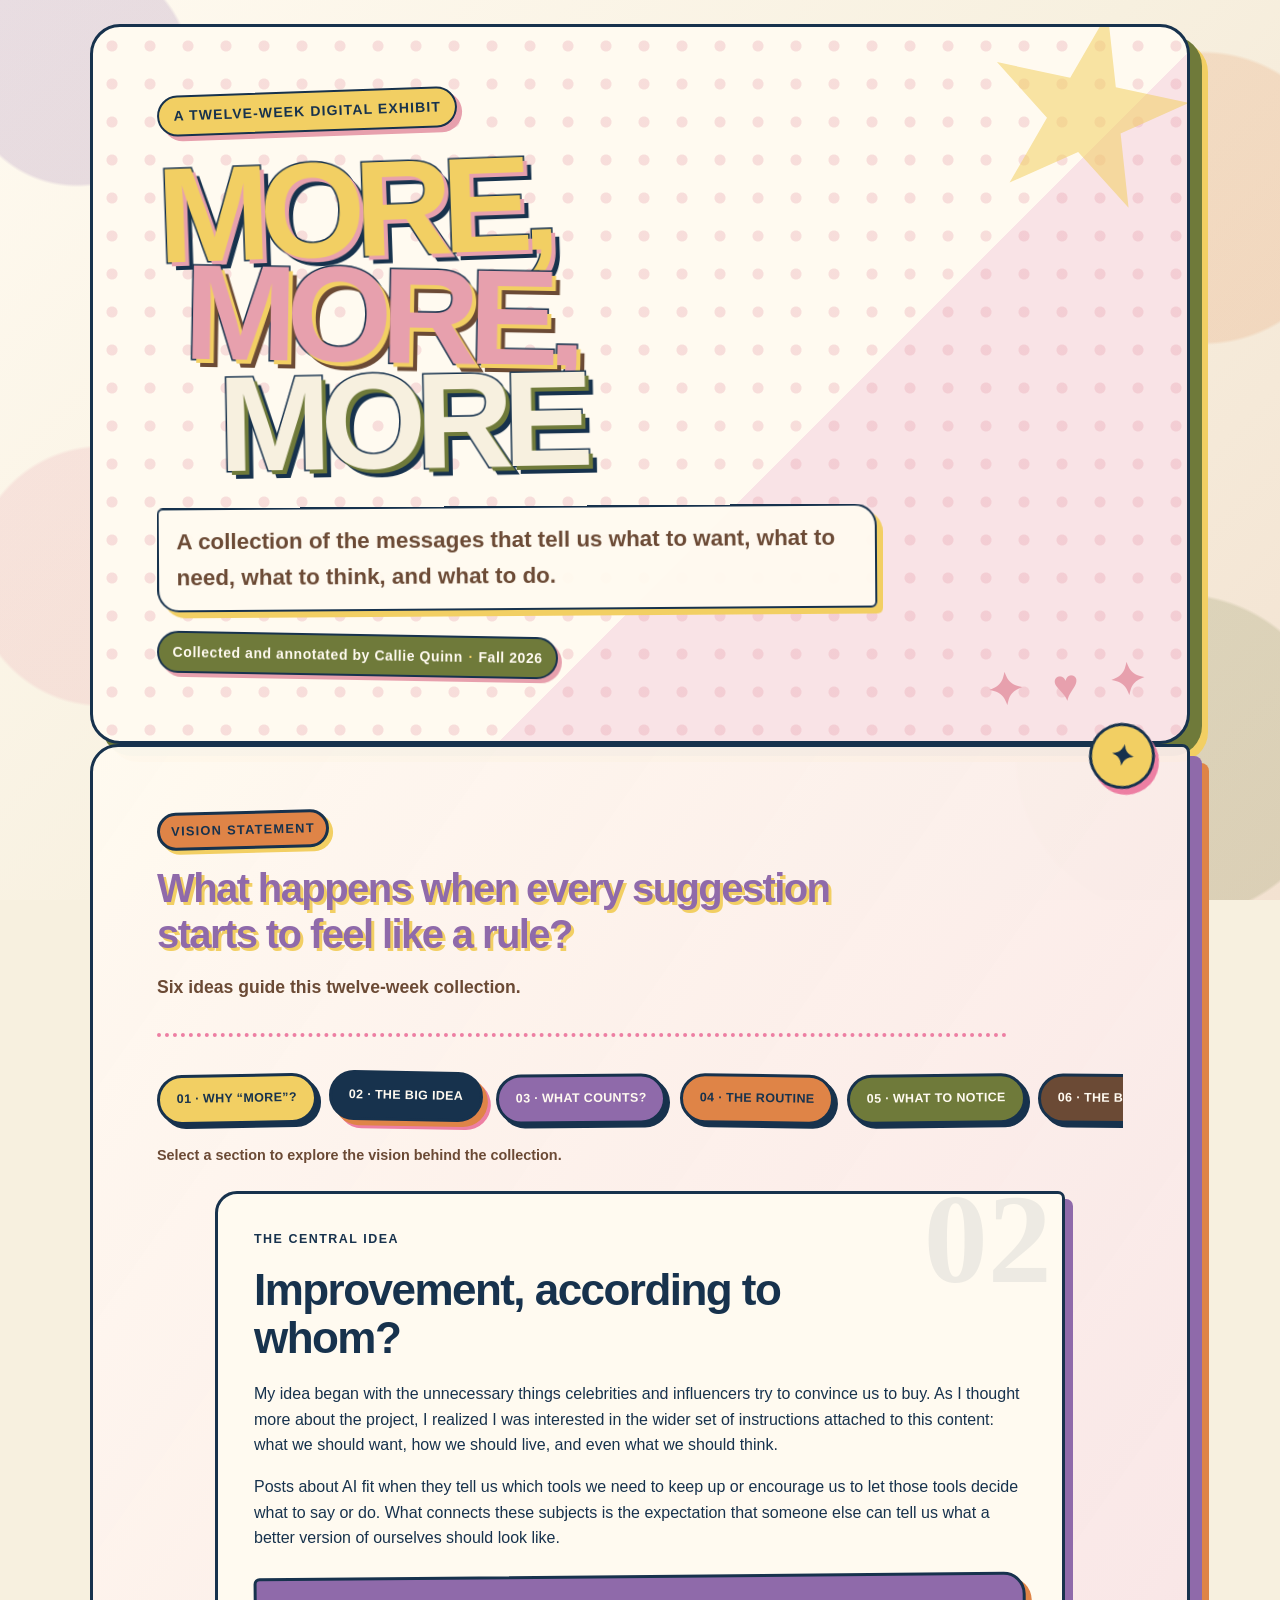
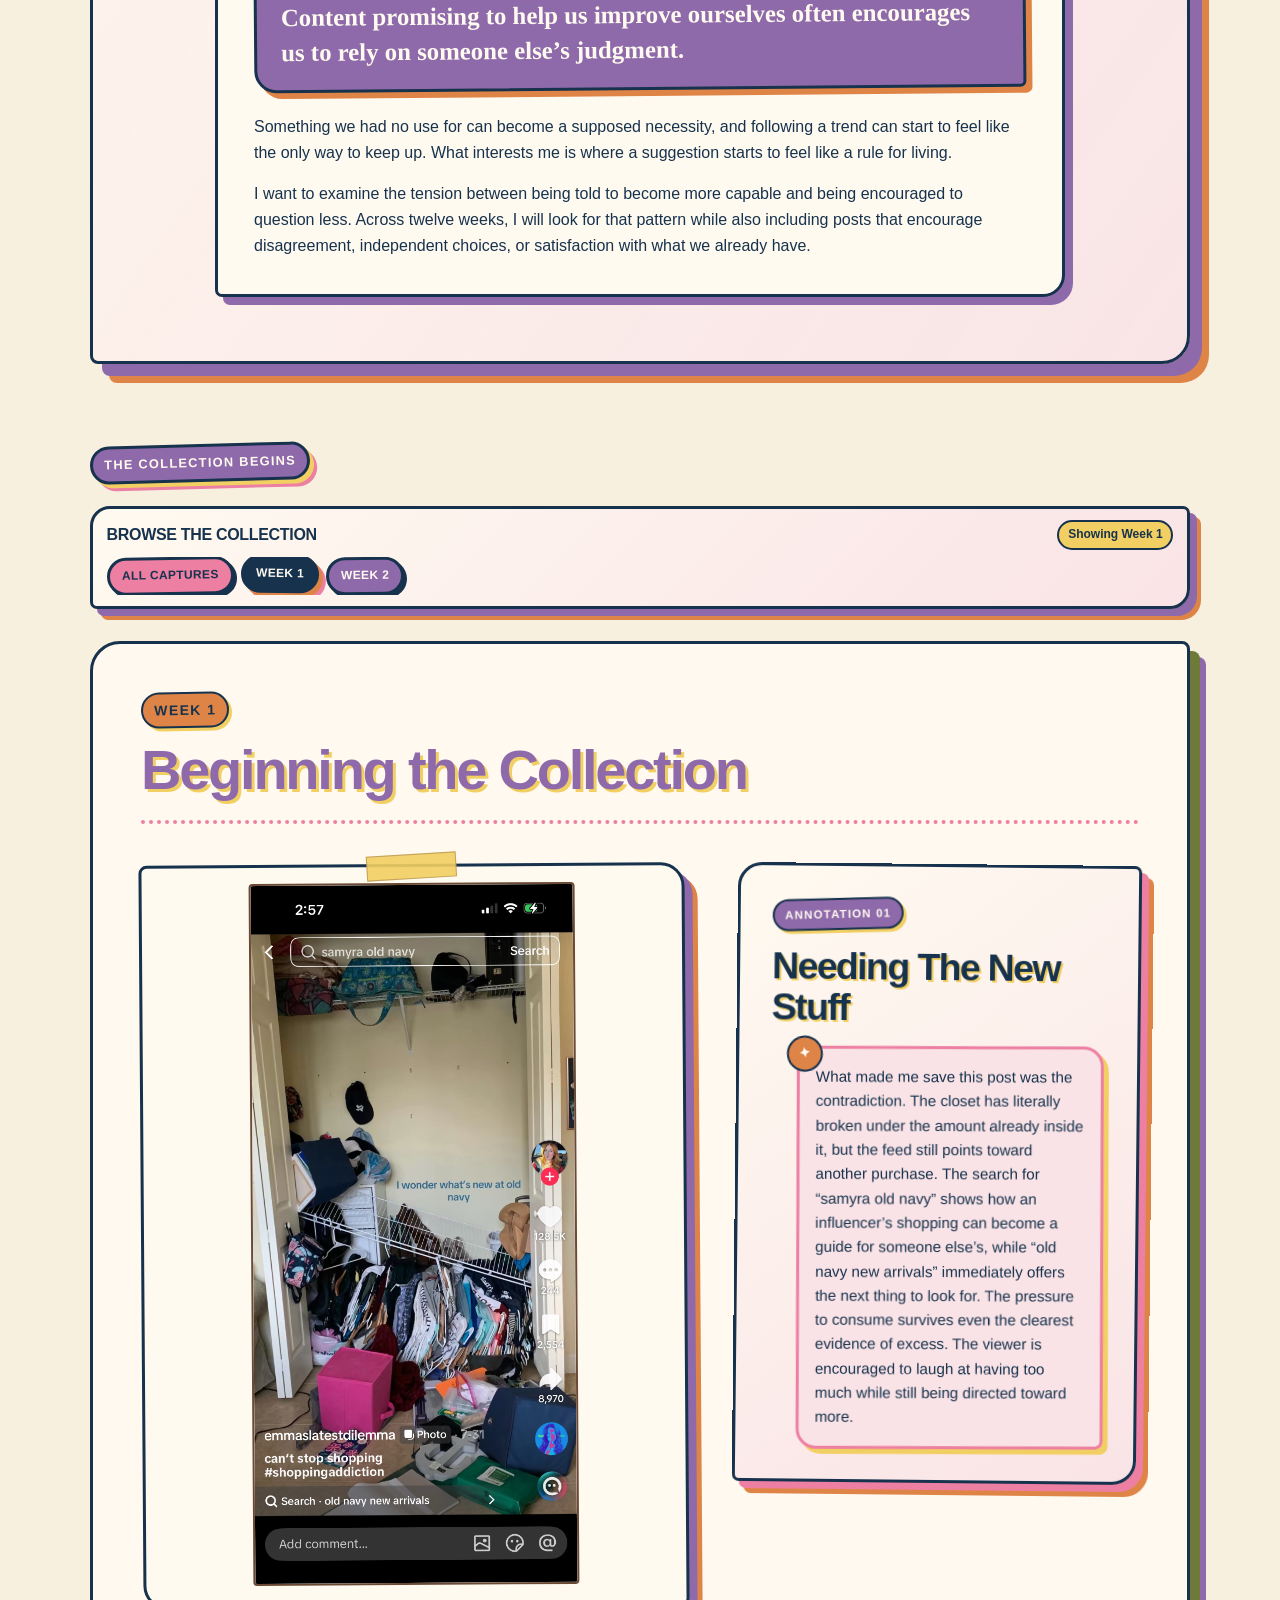
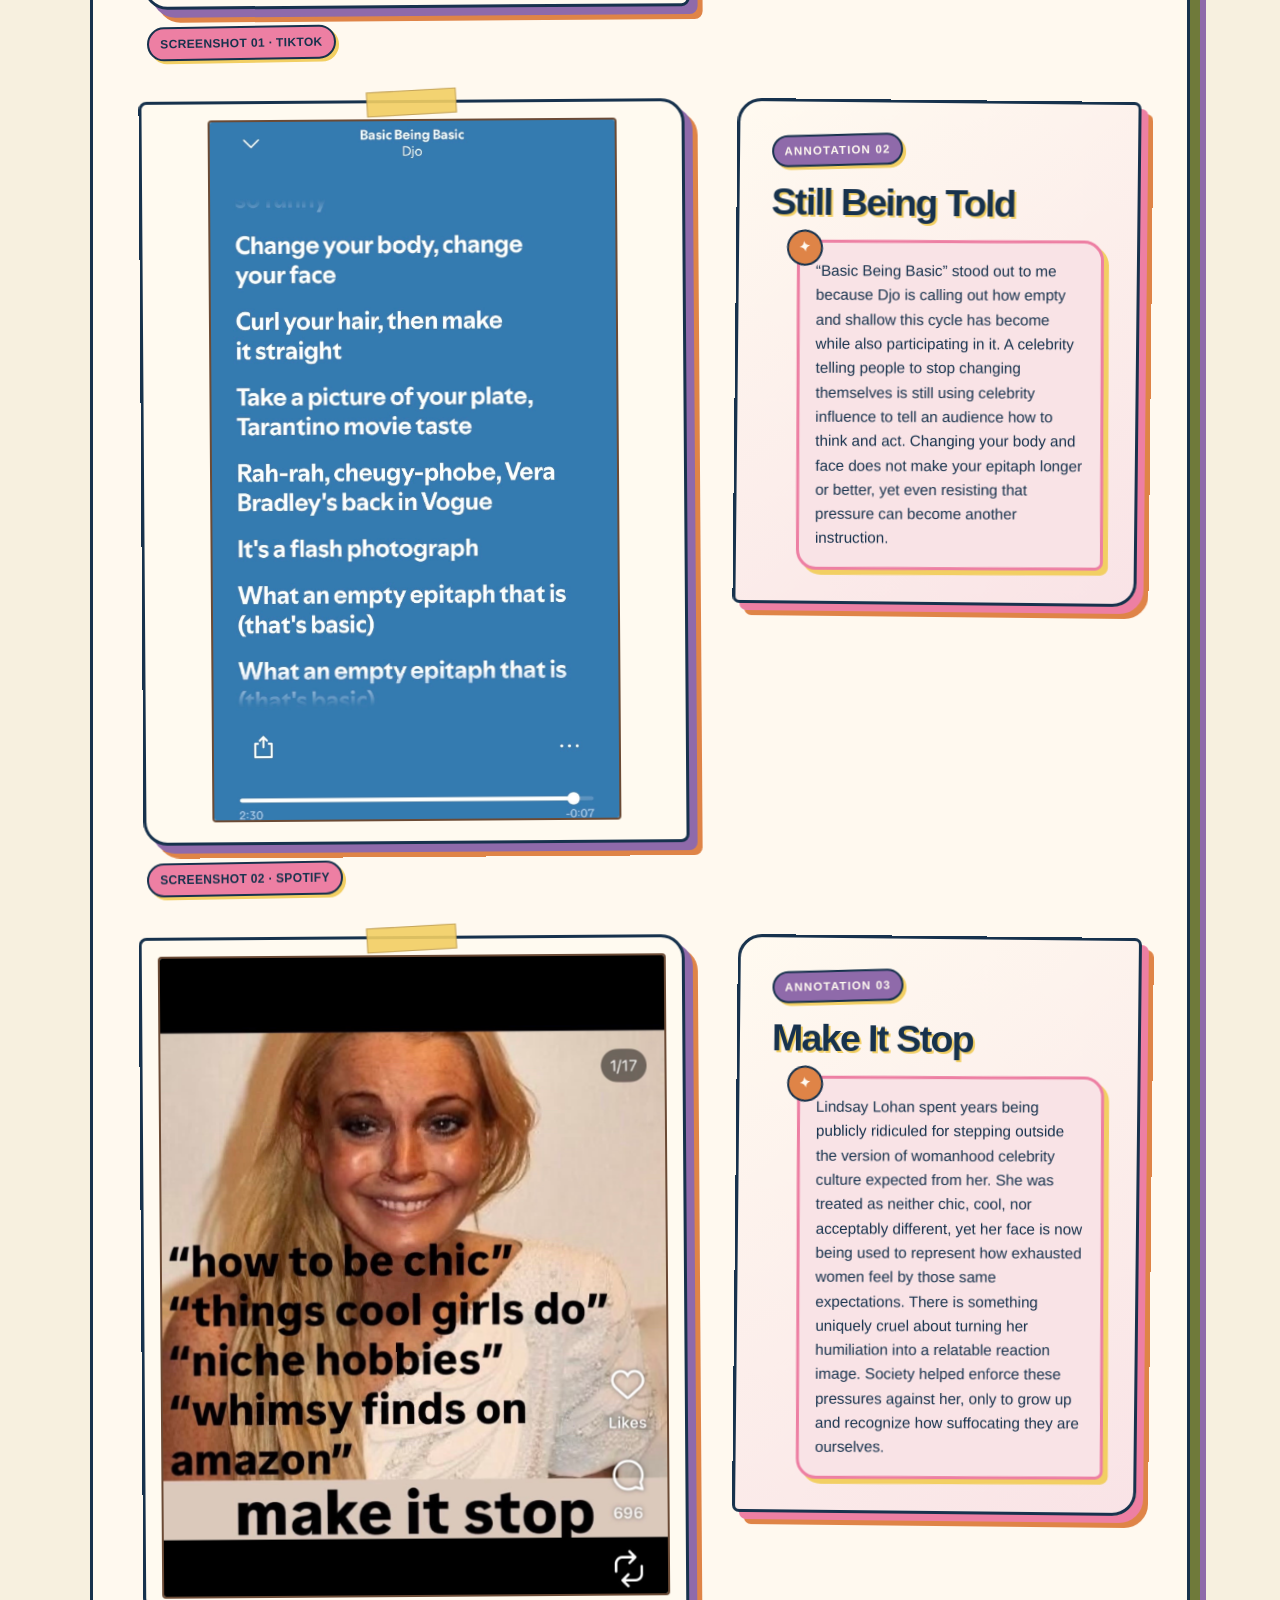
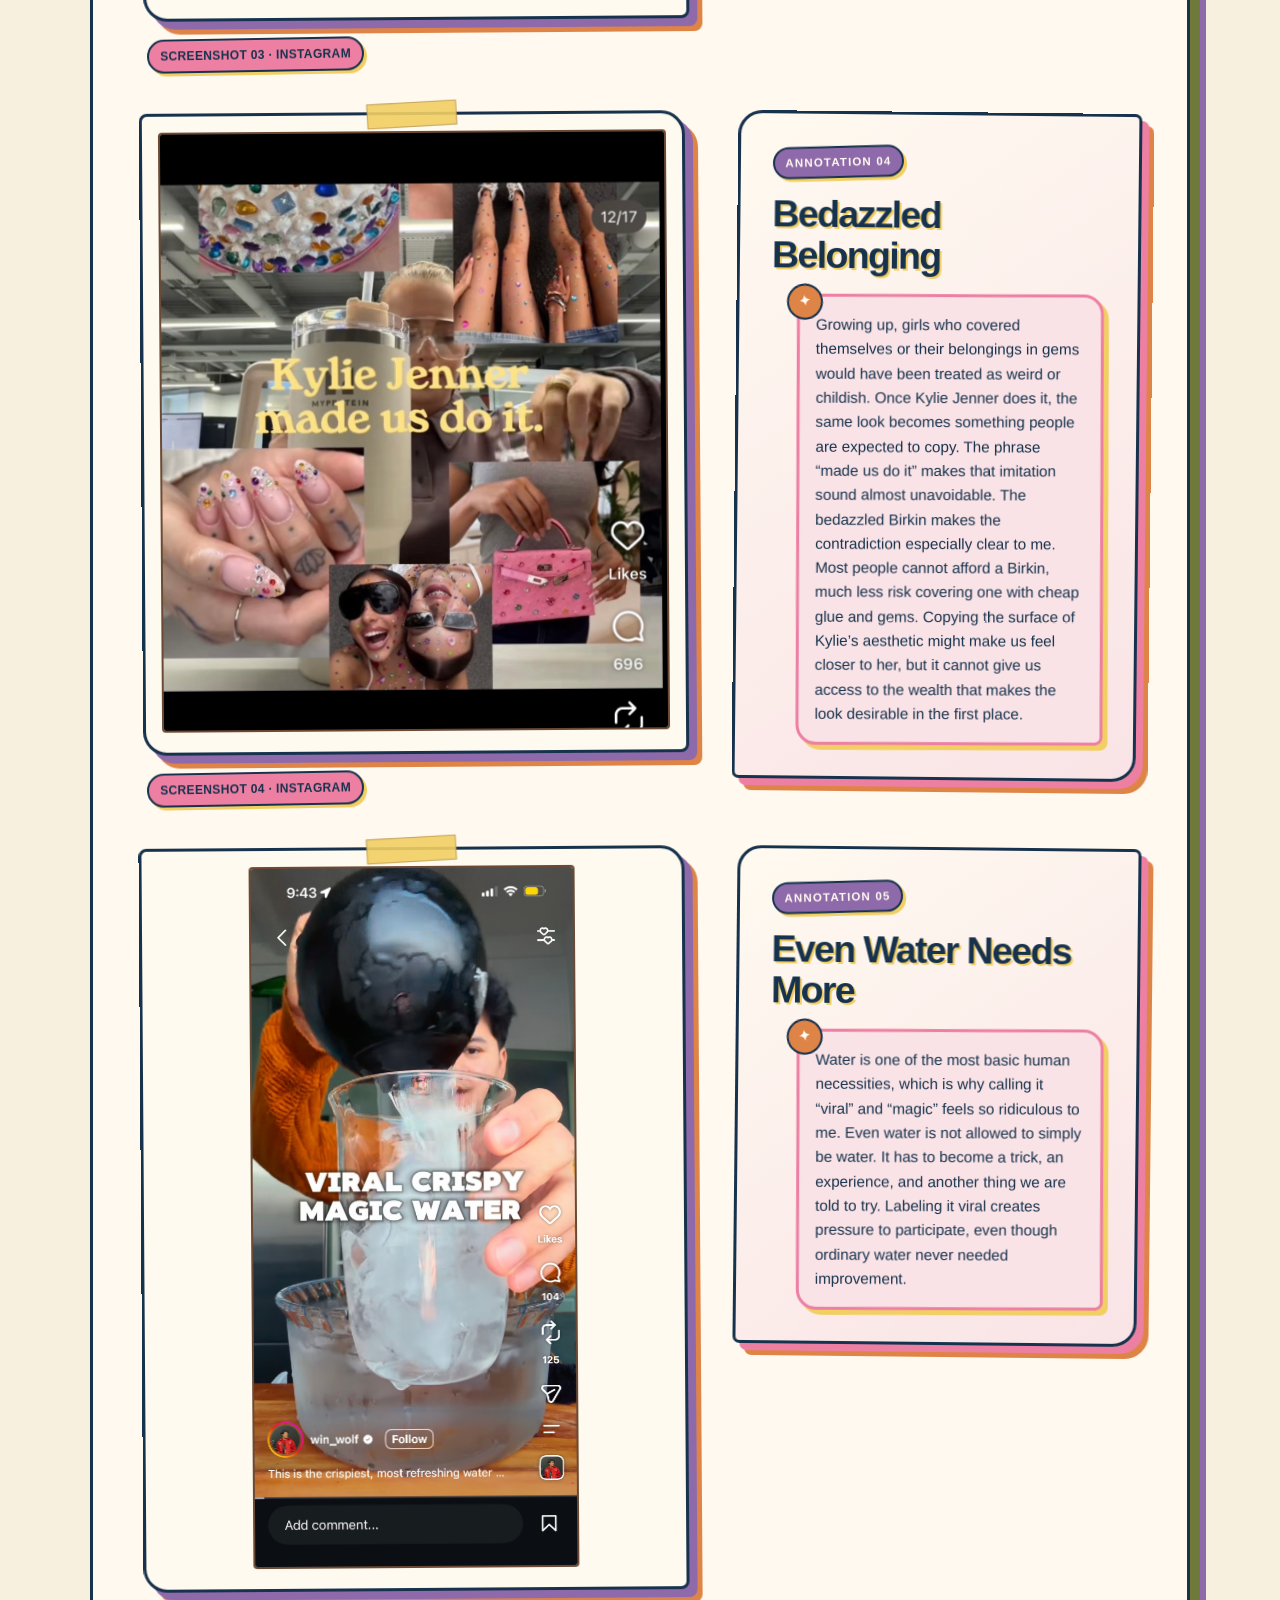
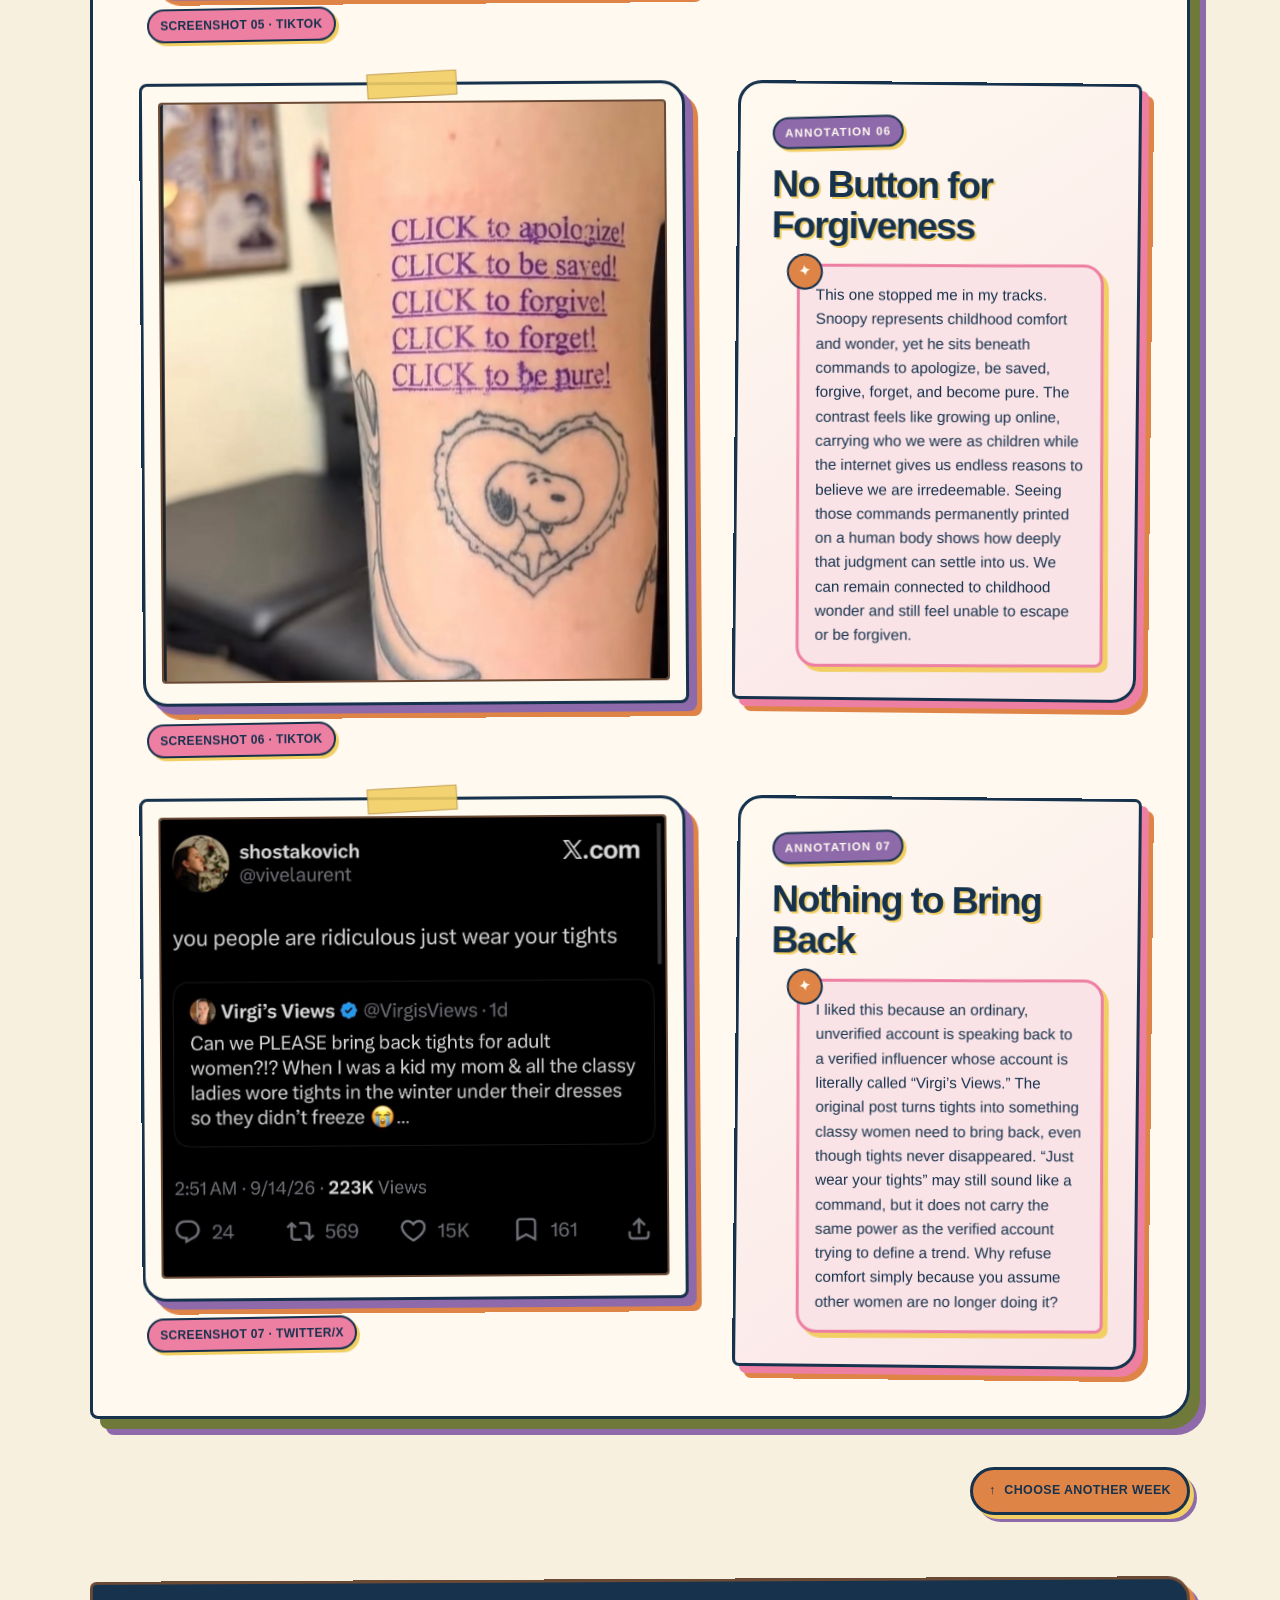
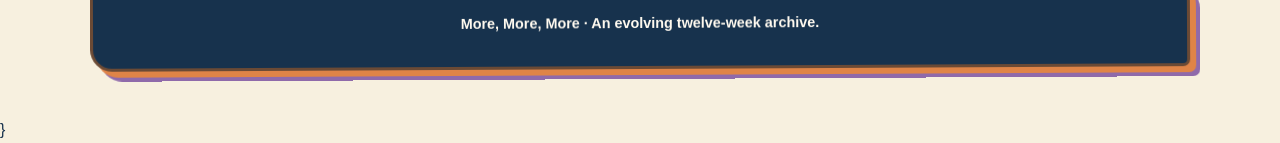
==== commit f2ac969c: "Group all captures by week" ====
--- a/index.html
+++ b/index.html
@@ -314,61 +314,7 @@
     aria-label="Weeks with captures"
   ></div>
 </nav>
-    <section class="week" id="week-1">
-      <header class="week-heading">
-        <p class="week-number">Week 1</p>
-        <h2>Beginning the Collection</h2>
-      </header>
-
-      <article class="artifact artifact-side">
-        <figure class="screenshot">
-          <a
-            class="screenshot-link"
-            href="images/week-01/week-01-image-01.jpg"
-            target="_blank"
-            rel="noopener"
-            aria-label="Open the full-size screenshot"
-          >
-            <img
-              src="images/week-01/week-01-image-01.jpg"
-              alt="TikTok screenshot showing an overfilled, collapsed closet with the words I wonder what’s new at Old Navy and a search bar reading samyra old navy."
-              loading="lazy"
-            >
-          </a>
-
-          <figcaption>Screenshot 01 · TikTok</figcaption>
-        </figure>
-
-        <aside
-          class="annotation"
-          aria-label="Annotation for Needing The New Stuff"
-        >
-          <p class="annotation-label">Annotation 01</p>
-
-          <h3>Needing The New Stuff</h3>
-
-     <p>
-  A TikTok from @emmaslatestdilemma shows an overflowing,
-  collapsed closet alongside searches for “samyra old navy”
-  and “old navy new arrivals.”
-</p>
-
-<div class="annotation-remark">
-  <p>
-    What made me save this post was the contradiction. The
-    closet has literally broken under the amount already inside
-    it, but the feed still points toward another purchase. The
-    search for “samyra old navy” shows how an influencer’s
-    shopping can become a guide for someone else’s, while “old
-    navy new arrivals” immediately offers the next thing to look
-    for. The pressure to consume survives even the clearest
-    evidence of excess. The viewer is encouraged to laugh at
-    having too much while still being directed toward more.
-  </p>
-</div>
-        </aside>
-      </article>
-    </section>
+   <div id="collection"></div>
   </main>
 <nav
   class="collection-footer-navigation"
@@ -449,7 +395,7 @@
       <p>Choose a screenshot to open its full annotation.</p>
     </div>
 
-    <div class="all-captures-grid"></div>
+    <div class="all-captures-groups"></div>
   `;
 
   if (weekSections.length > 0) {
@@ -459,8 +405,8 @@
     );
   }
 
-  const allCapturesGrid = allCapturesView.querySelector(
-    ".all-captures-grid"
+  const allCapturesGroups = allCapturesView.querySelector(
+    ".all-captures-groups"
   );
 
   const allCapturesButton = document.createElement("button");
@@ -535,6 +481,10 @@
       week.querySelector(".week-number")?.textContent.trim() ||
       `Week ${weekIndex + 1}`;
 
+    const weekHeading =
+      week.querySelector(".week-heading h2")?.textContent.trim() ||
+      `Week ${weekIndex + 1}`;
+
     const weekButton = document.createElement("button");
 
     weekButton.type = "button";
@@ -555,6 +505,40 @@
 
     weekButtons.push(weekButton);
     weekTabsContainer.appendChild(weekButton);
+
+    const weekGroup = document.createElement("section");
+
+    weekGroup.className = "all-captures-week";
+
+    const groupHeading = document.createElement("header");
+
+    groupHeading.className = "all-captures-week-heading";
+
+    const groupLabel = document.createElement("p");
+
+    groupLabel.className = "week-number";
+    groupLabel.textContent = weekLabel;
+
+    const groupTitle = document.createElement("h3");
+
+    groupTitle.id = `all-captures-week-${weekIndex + 1}`;
+    groupTitle.textContent = weekHeading;
+
+    weekGroup.setAttribute(
+      "aria-labelledby",
+      groupTitle.id
+    );
+
+    groupHeading.appendChild(groupLabel);
+    groupHeading.appendChild(groupTitle);
+
+    const weekGrid = document.createElement("div");
+
+    weekGrid.className = "all-captures-grid";
+
+    weekGroup.appendChild(groupHeading);
+    weekGroup.appendChild(weekGrid);
+    allCapturesGroups.appendChild(weekGroup);
 
     const weekImages = Array.from(week.querySelectorAll("img"));
 
@@ -586,8 +570,7 @@
       const thumbnailLabel = document.createElement("span");
 
       thumbnailLabel.className = "capture-thumbnail-label";
-      thumbnailLabel.textContent =
-        `${weekLabel} · ${captureTitle}`;
+      thumbnailLabel.textContent = captureTitle;
 
       thumbnailButton.appendChild(thumbnailImage);
       thumbnailButton.appendChild(thumbnailLabel);
@@ -603,7 +586,7 @@
         }, 0);
       });
 
-      allCapturesGrid.appendChild(thumbnailButton);
+      weekGrid.appendChild(thumbnailButton);
     });
   });
 
@@ -615,5 +598,7 @@
     showWeek(0);
   }
 </script>
+  }
+</script>
 </body>
 </html>
--- a/styles.css
+++ b/styles.css
@@ -1160,3 +1160,959 @@
   padding: 0 0.35rem;
   color: var(--pink);
 }
+/* ---------- Early-2000s celebrity blog header ---------- */
+
+.site-header {
+  position: relative;
+  isolation: isolate;
+  overflow: hidden;
+  margin-top: 1.5rem;
+  padding: clamp(2rem, 5vw, 4.5rem);
+  background-color: var(--paper);
+  background-image:
+    radial-gradient(
+      circle,
+      rgba(231, 160, 173, 0.32) 0 5px,
+      transparent 6px
+    ),
+    linear-gradient(
+      135deg,
+      var(--paper) 0 62%,
+      var(--soft-pink) 62% 100%
+    );
+  background-size: 38px 38px, 100% 100%;
+  border: 3px solid var(--deep-blue);
+  border-radius: 30px;
+  box-shadow:
+    12px 12px 0 var(--olive),
+    18px 18px 0 var(--yellow);
+}
+
+.site-header > * {
+  position: relative;
+  z-index: 1;
+}
+
+.site-header::before {
+  position: absolute;
+  top: -3rem;
+  right: -1rem;
+  z-index: 0;
+  color: var(--yellow);
+  content: "★";
+  font-size: clamp(9rem, 22vw, 16rem);
+  line-height: 1;
+  opacity: 0.55;
+  transform: rotate(12deg);
+}
+
+.site-header::after {
+  position: absolute;
+  right: 2rem;
+  bottom: 1.25rem;
+  z-index: 0;
+  color: var(--pink);
+  content: "✦  ♥  ✦";
+  font-size: clamp(1.5rem, 4vw, 2.75rem);
+  font-weight: 900;
+  letter-spacing: 0.2em;
+  transform: rotate(-5deg);
+}
+
+.site-header .eyebrow {
+  margin-bottom: 1.5rem;
+  padding: 0.45rem 0.9rem;
+  background: var(--yellow);
+  border-radius: 999px;
+  box-shadow: 5px 5px 0 var(--pink);
+  transform: rotate(-2deg);
+}
+
+.site-header h1 {
+  max-width: 850px;
+  margin: 0 0 2rem;
+  font-family: "Arial Black", Impact, Arial, sans-serif;
+  font-size: clamp(4rem, 13vw, 8.5rem);
+  line-height: 0.78;
+  letter-spacing: -0.08em;
+  text-transform: uppercase;
+}
+
+.site-header h1 span {
+  display: block;
+  width: max-content;
+  max-width: 100%;
+  color: var(--yellow);
+  -webkit-text-stroke: 3px var(--deep-blue);
+  paint-order: stroke fill;
+  text-shadow:
+    4px 4px 0 var(--pink),
+    8px 8px 0 var(--deep-blue);
+  animation: blog-title-arrival 550ms ease both;
+}
+
+.site-header h1 span:nth-child(1) {
+  transform: rotate(-2deg);
+}
+
+.site-header h1 span:nth-child(2) {
+  margin-left: 0.2em;
+  color: var(--pink);
+  text-shadow:
+    4px 4px 0 var(--yellow),
+    8px 8px 0 var(--brown);
+  transform: rotate(1deg);
+  animation-delay: 100ms;
+}
+
+.site-header h1 span:nth-child(3) {
+  margin-left: 0.45em;
+  color: var(--cream);
+  text-shadow:
+    4px 4px 0 var(--olive),
+    8px 8px 0 var(--deep-blue);
+  transform: rotate(-1deg);
+  animation-delay: 200ms;
+}
+
+.site-header .introduction {
+  max-width: 720px;
+  margin: 0;
+  padding: 0.9rem 1.1rem;
+  background: rgba(255, 250, 240, 0.94);
+  border: 2px solid var(--deep-blue);
+  border-radius: 6px 22px 6px 22px;
+  box-shadow: 6px 6px 0 var(--yellow);
+  font-size: clamp(1.05rem, 2.5vw, 1.4rem);
+  transform: rotate(-0.4deg);
+}
+
+.site-header .site-byline {
+  display: inline-flex;
+  flex-wrap: wrap;
+  align-items: center;
+  margin-top: 1.5rem;
+  padding: 0.5rem 0.85rem;
+  color: var(--paper);
+  background: var(--olive);
+  border: 2px solid var(--deep-blue);
+  border-radius: 999px;
+  box-shadow: 4px 4px 0 var(--pink);
+  transform: rotate(1deg);
+}
+
+.site-header .site-byline span {
+  color: var(--yellow);
+}
+
+@keyframes blog-title-arrival {
+  from {
+    opacity: 0;
+    filter: blur(4px);
+    translate: 0 18px;
+  }
+
+  to {
+    opacity: 1;
+    filter: blur(0);
+    translate: 0 0;
+  }
+}
+
+@media (max-width: 650px) {
+  .site-header {
+    margin-top: 0.75rem;
+    padding: 2rem 1.1rem 2.5rem;
+    border-radius: 22px;
+    box-shadow:
+      7px 7px 0 var(--olive),
+      11px 11px 0 var(--yellow);
+  }
+
+  .site-header h1 {
+    font-size: clamp(3rem, 18vw, 5.25rem);
+    line-height: 0.82;
+  }
+
+  .site-header h1 span {
+    -webkit-text-stroke-width: 2px;
+  }
+
+  .site-header h1 span:nth-child(2) {
+    margin-left: 0.08em;
+  }
+
+  .site-header h1 span:nth-child(3) {
+    margin-left: 0.16em;
+  }
+
+  .site-header .introduction {
+    padding: 0.75rem;
+    transform: none;
+  }
+
+  .site-header::after {
+    right: 0.75rem;
+    bottom: 0.5rem;
+    opacity: 0.5;
+  }
+}
+
+@media (prefers-reduced-motion: reduce) {
+  .site-header h1 span {
+    animation: none;
+  }
+}
+/* ---------- Pop scrapbook page background ---------- */
+
+:root {
+  --purple: #8f6aaa;
+  --orange: #df8447;
+  --bright-pink: #ed7fa3;
+}
+
+body {
+  background-color: var(--cream);
+  background-image:
+    radial-gradient(
+      circle at 6% 8%,
+      rgba(143, 106, 170, 0.2) 0 7rem,
+      transparent 7.2rem
+    ),
+    radial-gradient(
+      circle at 94% 22%,
+      rgba(223, 132, 71, 0.18) 0 9rem,
+      transparent 9.2rem
+    ),
+    radial-gradient(
+      circle at 8% 64%,
+      rgba(231, 160, 173, 0.22) 0 8rem,
+      transparent 8.2rem
+    ),
+    radial-gradient(
+      circle at 92% 84%,
+      rgba(111, 122, 58, 0.18) 0 10rem,
+      transparent 10.2rem
+    ),
+    linear-gradient(
+      135deg,
+      #fffaf0 0%,
+      var(--cream) 52%,
+      #f3e2d1 100%
+    );
+  background-attachment: fixed;
+  background-size: cover;
+}
+
+@media (max-width: 650px) {
+  body {
+    background-attachment: scroll;
+    background-image:
+      radial-gradient(
+        circle at 5% 6%,
+        rgba(143, 106, 170, 0.18) 0 4.5rem,
+        transparent 4.7rem
+      ),
+      radial-gradient(
+        circle at 96% 28%,
+        rgba(223, 132, 71, 0.16) 0 5.5rem,
+        transparent 5.7rem
+      ),
+      radial-gradient(
+        circle at 8% 72%,
+        rgba(231, 160, 173, 0.2) 0 5rem,
+        transparent 5.2rem
+      ),
+      linear-gradient(
+        135deg,
+        #fffaf0 0%,
+        var(--cream) 55%,
+        #f3e2d1 100%
+      );
+  }
+}
+/* ---------- Celebrity scrapbook vision area ---------- */
+
+.vision-statement {
+  position: relative;
+  overflow: visible;
+  background:
+    linear-gradient(
+      125deg,
+      rgba(255, 250, 240, 0.97),
+      rgba(249, 227, 230, 0.92)
+    );
+  border: 3px solid var(--deep-blue);
+  border-radius: 28px 8px 28px 8px;
+  box-shadow:
+    12px 12px 0 var(--purple),
+    19px 19px 0 var(--orange);
+}
+
+.vision-statement::before {
+  position: absolute;
+  top: -1.5rem;
+  right: 2rem;
+  display: grid;
+  width: 3.75rem;
+  height: 3.75rem;
+  place-items: center;
+  color: var(--deep-blue);
+  background: var(--yellow);
+  border: 3px solid var(--deep-blue);
+  border-radius: 50%;
+  box-shadow: 5px 5px 0 var(--bright-pink);
+  content: "✦";
+  font-size: 1.8rem;
+  font-weight: 900;
+  transform: rotate(10deg);
+}
+
+.vision-heading {
+  border-bottom: 4px dotted var(--bright-pink);
+}
+
+.vision-label {
+  background: var(--orange);
+  border: 3px solid var(--deep-blue);
+  border-radius: 999px;
+  box-shadow: 4px 4px 0 var(--yellow);
+  transform: rotate(-1.5deg);
+}
+
+.vision-heading h2 {
+  color: var(--purple);
+  font-family: "Arial Black", Impact, Arial, sans-serif;
+  letter-spacing: -0.04em;
+  text-shadow: 3px 3px 0 var(--yellow);
+}
+
+.vision-intro {
+  color: var(--brown);
+}
+
+/* ---------- Pop-style vision buttons ---------- */
+
+.vision-tabs {
+  gap: 0.8rem;
+  padding-bottom: 1rem;
+}
+
+.vision-tab {
+  padding: 0.75rem 1.05rem;
+  border: 3px solid var(--deep-blue);
+  font-family: "Arial Black", Arial, sans-serif;
+  font-size: 0.78rem;
+  letter-spacing: 0.03em;
+  text-transform: uppercase;
+  box-shadow: 4px 4px 0 var(--deep-blue);
+}
+
+.vision-tab:nth-child(1) {
+  --tab-background: var(--yellow);
+}
+
+.vision-tab:nth-child(2) {
+  --tab-background: var(--bright-pink);
+}
+
+.vision-tab:nth-child(3) {
+  --tab-background: var(--purple);
+  color: var(--paper);
+}
+
+.vision-tab:nth-child(4) {
+  --tab-background: var(--orange);
+}
+
+.vision-tab:nth-child(5) {
+  --tab-background: var(--olive);
+  color: var(--paper);
+}
+
+.vision-tab:nth-child(6) {
+  --tab-background: var(--brown);
+  color: var(--paper);
+}
+
+.vision-tab:hover {
+  color: var(--deep-blue);
+  background: var(--tab-background);
+  box-shadow:
+    5px 5px 0 var(--yellow),
+    8px 8px 0 var(--purple);
+  transform: translateY(-4px) rotate(-1deg);
+}
+
+.vision-tab:nth-child(3):hover,
+.vision-tab:nth-child(5):hover,
+.vision-tab:nth-child(6):hover {
+  color: var(--paper);
+}
+
+.vision-tab.is-active,
+.vision-tab.is-active:hover {
+  color: var(--paper);
+  background: var(--deep-blue);
+  border-color: var(--deep-blue);
+  box-shadow:
+    5px 5px 0 var(--orange),
+    8px 8px 0 var(--bright-pink);
+  transform: translateY(-3px) rotate(1deg);
+}
+
+/* ---------- Scrapbook vision cards ---------- */
+
+.vision-card {
+  border: 3px solid var(--deep-blue);
+  border-radius: 22px 7px 22px 7px;
+}
+
+.vision-card h3 {
+  font-family: "Arial Black", Impact, Arial, sans-serif;
+  letter-spacing: -0.035em;
+}
+
+.vision-name {
+  background: var(--yellow);
+  box-shadow: 8px 8px 0 var(--brown);
+}
+
+.vision-thesis {
+  background: var(--paper);
+  box-shadow: 8px 8px 0 var(--purple);
+}
+
+.vision-rule {
+  background: var(--soft-pink);
+  box-shadow: 8px 8px 0 var(--orange);
+}
+
+.vision-plan {
+  background: var(--cream);
+  box-shadow: 8px 8px 0 var(--yellow);
+}
+
+.vision-reader {
+  background: var(--paper);
+  box-shadow: 8px 8px 0 var(--bright-pink);
+}
+
+.vision-guardrails {
+  color: var(--paper);
+  background: var(--deep-blue);
+  box-shadow: 8px 8px 0 var(--olive);
+}
+
+.vision-pullquote {
+  color: var(--paper);
+  background: var(--purple);
+  border: 3px solid var(--deep-blue);
+  border-left: 3px solid var(--deep-blue);
+  border-radius: 6px 22px 6px 22px;
+  box-shadow: 6px 6px 0 var(--orange);
+  transform: rotate(-0.5deg);
+}
+
+/* ---------- Matching collection navigation ---------- */
+
+.week-navigation {
+  background:
+    linear-gradient(
+      135deg,
+      var(--paper),
+      var(--soft-pink)
+    );
+  border: 3px solid var(--deep-blue);
+  border-radius: 20px 7px 20px 7px;
+  box-shadow:
+    7px 7px 0 var(--purple),
+    11px 11px 0 var(--orange);
+}
+
+.week-nav-heading p {
+  font-family: "Arial Black", Impact, Arial, sans-serif;
+  letter-spacing: -0.02em;
+  text-transform: uppercase;
+}
+
+#week-status {
+  padding: 0.2rem 0.55rem;
+  color: var(--deep-blue);
+  background: var(--yellow);
+  border: 2px solid var(--deep-blue);
+  border-radius: 999px;
+}
+
+.week-tab {
+  border: 3px solid var(--deep-blue);
+  font-family: "Arial Black", Arial, sans-serif;
+  font-size: 0.75rem;
+  letter-spacing: 0.03em;
+  text-transform: uppercase;
+  box-shadow: 3px 3px 0 var(--deep-blue);
+}
+
+.week-tab:nth-child(6n + 1) {
+  --week-button-color: var(--bright-pink);
+}
+
+.week-tab:nth-child(6n + 2) {
+  --week-button-color: var(--yellow);
+}
+
+.week-tab:nth-child(6n + 3) {
+  --week-button-color: var(--purple);
+  color: var(--paper);
+}
+
+.week-tab:nth-child(6n + 4) {
+  --week-button-color: var(--orange);
+}
+
+.week-tab:nth-child(6n + 5) {
+  --week-button-color: var(--olive);
+  color: var(--paper);
+}
+
+.week-tab:nth-child(6n + 6) {
+  --week-button-color: var(--brown);
+  color: var(--paper);
+}
+
+.week-tab:hover {
+  color: var(--deep-blue);
+  background: var(--week-button-color);
+  box-shadow:
+    4px 4px 0 var(--yellow),
+    7px 7px 0 var(--purple);
+  transform: translateY(-4px) rotate(-1deg);
+}
+
+.week-tab:nth-child(6n + 3):hover,
+.week-tab:nth-child(6n + 5):hover,
+.week-tab:nth-child(6n + 6):hover {
+  color: var(--paper);
+}
+
+.week-tab.is-active,
+.week-tab.is-active:hover {
+  color: var(--paper);
+  background: var(--deep-blue);
+  border-color: var(--deep-blue);
+  box-shadow:
+    4px 4px 0 var(--orange),
+    7px 7px 0 var(--bright-pink);
+  transform: translateY(-2px) rotate(1deg);
+}
+
+/* ---------- Matching bottom button ---------- */
+
+.collection-footer-button {
+  color: var(--deep-blue);
+  background: var(--orange);
+  border: 3px solid var(--deep-blue);
+  font-family: "Arial Black", Arial, sans-serif;
+  font-size: 0.78rem;
+  letter-spacing: 0.03em;
+  text-transform: uppercase;
+  box-shadow:
+    4px 4px 0 var(--yellow),
+    7px 7px 0 var(--purple);
+}
+
+.collection-footer-button:hover {
+  box-shadow:
+    5px 5px 0 var(--bright-pink),
+    9px 9px 0 var(--olive);
+  transform: translateY(-4px) rotate(-1deg);
+}
+
+@media (max-width: 650px) {
+  .vision-statement {
+    box-shadow:
+      7px 7px 0 var(--purple),
+      11px 11px 0 var(--orange);
+  }
+
+  .vision-statement::before {
+    right: 1rem;
+    width: 3rem;
+    height: 3rem;
+    font-size: 1.4rem;
+  }
+}
+/* ---------- Scrapbook weekly collection ---------- */
+
+.week {
+  background: rgba(255, 250, 240, 0.96);
+  border: 3px solid var(--deep-blue);
+  border-radius: 30px 8px 30px 8px;
+  box-shadow:
+    10px 10px 0 var(--olive),
+    16px 16px 0 var(--purple);
+}
+
+.week-heading {
+  border-bottom: 4px dotted var(--bright-pink);
+}
+
+.week-number {
+  display: inline-block;
+  margin-bottom: 0.75rem;
+  padding: 0.3rem 0.7rem;
+  color: var(--deep-blue);
+  background: var(--orange);
+  border: 2px solid var(--deep-blue);
+  border-radius: 999px;
+  box-shadow: 3px 3px 0 var(--yellow);
+  transform: rotate(-1deg);
+}
+
+.week-heading h2 {
+  color: var(--purple);
+  font-family: "Arial Black", Impact, Arial, sans-serif;
+  letter-spacing: -0.04em;
+  text-shadow: 3px 3px 0 var(--yellow);
+}
+
+/* ---------- Polaroid-style screenshots ---------- */
+
+.screenshot-link {
+  position: relative;
+  padding: 1rem 1rem 1.25rem;
+  background: var(--paper);
+  border: 3px solid var(--deep-blue);
+  border-radius: 8px 24px 8px 24px;
+  box-shadow:
+    8px 8px 0 var(--purple),
+    13px 13px 0 var(--orange);
+  transform: rotate(-0.4deg);
+  transition:
+    transform 180ms ease,
+    box-shadow 180ms ease;
+}
+
+.screenshot-link::before {
+  position: absolute;
+  top: -0.8rem;
+  left: 50%;
+  z-index: 2;
+  width: 5.5rem;
+  height: 1.45rem;
+  background: rgba(242, 207, 99, 0.9);
+  border: 1px solid rgba(107, 74, 53, 0.35);
+  content: "";
+  pointer-events: none;
+  transform: translateX(-50%) rotate(-3deg);
+}
+
+.screenshot-link:hover {
+  box-shadow:
+    10px 10px 0 var(--bright-pink),
+    16px 16px 0 var(--olive);
+  transform: translateY(-5px) rotate(0.3deg);
+}
+
+.screenshot-link:focus-visible {
+  outline: 5px solid var(--yellow);
+  outline-offset: 5px;
+}
+
+.screenshot img {
+  border: 2px solid var(--brown);
+  border-radius: 4px;
+}
+
+.screenshot figcaption {
+  display: inline-block;
+  margin: 1.1rem 0 0 0.4rem;
+  padding: 0.35rem 0.7rem;
+  color: var(--deep-blue);
+  background: var(--bright-pink);
+  border: 2px solid var(--deep-blue);
+  border-radius: 999px;
+  box-shadow: 3px 3px 0 var(--yellow);
+  font-family: "Arial Black", Arial, sans-serif;
+  font-size: 0.75rem;
+  letter-spacing: 0.03em;
+  transform: rotate(-1deg);
+}
+
+/* ---------- Celebrity-magazine annotations ---------- */
+
+.annotation {
+  padding: clamp(1.25rem, 3vw, 2rem);
+  background:
+    linear-gradient(
+      145deg,
+      var(--paper),
+      var(--soft-pink)
+    );
+  border: 3px solid var(--deep-blue);
+  border-radius: 24px 7px 24px 7px;
+  box-shadow:
+    7px 7px 0 var(--bright-pink),
+    12px 12px 0 var(--orange);
+  transform: rotate(0.6deg);
+}
+
+.annotation-label {
+  display: inline-block;
+  margin-bottom: 1rem;
+  padding: 0.3rem 0.65rem;
+  color: var(--paper);
+  background: var(--purple);
+  border: 2px solid var(--deep-blue);
+  border-radius: 999px;
+  box-shadow: 3px 3px 0 var(--yellow);
+  font-family: "Arial Black", Arial, sans-serif;
+  font-size: 0.72rem;
+  transform: rotate(-2deg);
+}
+
+.annotation h3 {
+  color: var(--deep-blue);
+  font-family: "Arial Black", Impact, Arial, sans-serif;
+  font-size: clamp(1.6rem, 3.2vw, 2.35rem);
+  letter-spacing: -0.045em;
+  text-shadow: 2px 2px 0 var(--yellow);
+}
+
+.annotation-remark {
+  position: relative;
+  width: 92%;
+  margin: 1rem 0 0 auto;
+  padding: 1rem;
+  background: var(--soft-pink);
+  border: 3px solid var(--bright-pink);
+  border-radius: 8px 20px 8px 20px;
+  box-shadow: 5px 5px 0 var(--yellow);
+  font-size: 0.9rem;
+  line-height: 1.55;
+  transform: rotate(-0.4deg);
+}
+
+.annotation-remark::before {
+  position: absolute;
+  top: -0.8rem;
+  left: -0.8rem;
+  display: grid;
+  width: 2rem;
+  height: 2rem;
+  place-items: center;
+  color: var(--paper);
+  background: var(--orange);
+  border: 2px solid var(--deep-blue);
+  border-radius: 50%;
+  content: "✦";
+  font-size: 0.9rem;
+  font-weight: 900;
+  transform: rotate(-10deg);
+}
+
+/* ---------- Small-screen capture adjustments ---------- */
+
+@media (max-width: 650px) {
+  .week {
+    box-shadow:
+      6px 6px 0 var(--olive),
+      10px 10px 0 var(--purple);
+  }
+
+  .screenshot-link {
+    box-shadow:
+      6px 6px 0 var(--purple),
+      10px 10px 0 var(--orange);
+    transform: none;
+  }
+
+  .annotation {
+    box-shadow:
+      6px 6px 0 var(--bright-pink),
+      10px 10px 0 var(--orange);
+    transform: none;
+  }
+
+  .annotation-remark {
+    width: 100%;
+    transform: none;
+  }
+}
+
+@media (prefers-reduced-motion: reduce) {
+  .screenshot-link {
+    transition: none;
+  }
+}
+/* ---------- Celebrity-blog gallery label ---------- */
+
+.collection-label {
+  color: var(--paper);
+  background: var(--purple);
+  border: 3px solid var(--deep-blue);
+  border-radius: 999px;
+  box-shadow:
+    4px 4px 0 var(--yellow),
+    7px 7px 0 var(--bright-pink);
+  font-family: "Arial Black", Arial, sans-serif;
+  transform: rotate(-1.5deg);
+}
+
+/* ---------- All Captures scrapbook gallery ---------- */
+
+.all-captures-view {
+  background:
+    linear-gradient(
+      140deg,
+      rgba(255, 250, 240, 0.98),
+      rgba(249, 227, 230, 0.94)
+    );
+  border: 3px solid var(--deep-blue);
+  border-radius: 30px 8px 30px 8px;
+  box-shadow:
+    9px 9px 0 var(--purple),
+    15px 15px 0 var(--orange);
+}
+
+.all-captures-heading {
+  padding-bottom: 1rem;
+  border-bottom: 4px dotted var(--bright-pink);
+}
+
+.all-captures-heading h2 {
+  color: var(--purple);
+  font-family: "Arial Black", Impact, Arial, sans-serif;
+  letter-spacing: -0.04em;
+  text-shadow: 3px 3px 0 var(--yellow);
+}
+
+.all-captures-grid {
+  gap: 1.25rem;
+  margin-top: 1.5rem;
+}
+
+/* ---------- Mini magazine-clipping thumbnails ---------- */
+
+.capture-thumbnail {
+  position: relative;
+  padding: 0.7rem;
+  border: 3px solid var(--deep-blue);
+  border-radius: 7px 20px 7px 20px;
+  font-family: "Arial Black", Arial, sans-serif;
+}
+
+.capture-thumbnail:nth-child(4n + 1) {
+  color: var(--deep-blue);
+  background: var(--soft-pink);
+  box-shadow:
+    4px 4px 0 var(--orange),
+    7px 7px 0 var(--brown);
+  transform: rotate(-1deg);
+}
+
+.capture-thumbnail:nth-child(4n + 2) {
+  color: var(--deep-blue);
+  background: var(--yellow);
+  box-shadow:
+    4px 4px 0 var(--bright-pink),
+    7px 7px 0 var(--purple);
+  transform: rotate(0.8deg);
+}
+
+.capture-thumbnail:nth-child(4n + 3) {
+  color: var(--paper);
+  background: var(--purple);
+  box-shadow:
+    4px 4px 0 var(--orange),
+    7px 7px 0 var(--olive);
+  transform: rotate(-0.6deg);
+}
+
+.capture-thumbnail:nth-child(4n + 4) {
+  color: var(--deep-blue);
+  background: var(--orange);
+  box-shadow:
+    4px 4px 0 var(--yellow),
+    7px 7px 0 var(--brown);
+  transform: rotate(1deg);
+}
+
+.capture-thumbnail:hover {
+  color: var(--deep-blue);
+  background: var(--paper);
+  box-shadow:
+    6px 6px 0 var(--bright-pink),
+    10px 10px 0 var(--olive);
+  transform: translateY(-6px) rotate(0);
+}
+
+.capture-thumbnail-image {
+  border: 2px solid var(--deep-blue);
+  border-radius: 4px 12px 4px 12px;
+}
+
+.capture-thumbnail-label {
+  padding: 0.15rem;
+  font-size: 0.76rem;
+  line-height: 1.35;
+}
+
+/* ---------- Slightly clearer annotation text ---------- */
+
+.annotation-remark {
+  font-size: clamp(0.95rem, 1.15vw, 1.05rem);
+  line-height: 1.6;
+}
+
+/* ---------- Matching site footer ---------- */
+
+.site-footer {
+  margin: 2rem auto 3rem;
+  padding: 1rem 1.25rem;
+  color: var(--paper);
+  background: var(--deep-blue);
+  border: 3px solid var(--brown);
+  border-radius: 7px 22px 7px 22px;
+  box-shadow:
+    6px 6px 0 var(--orange),
+    10px 10px 0 var(--purple);
+  font-family: "Arial Black", Arial, sans-serif;
+  text-align: center;
+  transform: rotate(-0.3deg);
+}
+
+/* ---------- Small-screen gallery adjustments ---------- */
+
+@media (max-width: 650px) {
+  .all-captures-view {
+    box-shadow:
+      6px 6px 0 var(--purple),
+      10px 10px 0 var(--orange);
+  }
+
+  .capture-thumbnail {
+    border-radius: 6px 15px 6px 15px;
+  }
+
+  .site-footer {
+    width: min(100% - 1.5rem, 1100px);
+    box-shadow:
+      5px 5px 0 var(--orange),
+      8px 8px 0 var(--purple);
+    transform: none;
+  }
+}
+/* ---------- Seven captures per weekly row ---------- */
+
+@media (min-width: 901px) {
+  .all-captures-grid {
+    grid-template-columns: repeat(7, minmax(0, 1fr));
+  }
+}
+
+@media (min-width: 521px) and (max-width: 900px) {
+  .all-captures-grid {
+    grid-template-columns: repeat(4, minmax(0, 1fr));
+  }
+}
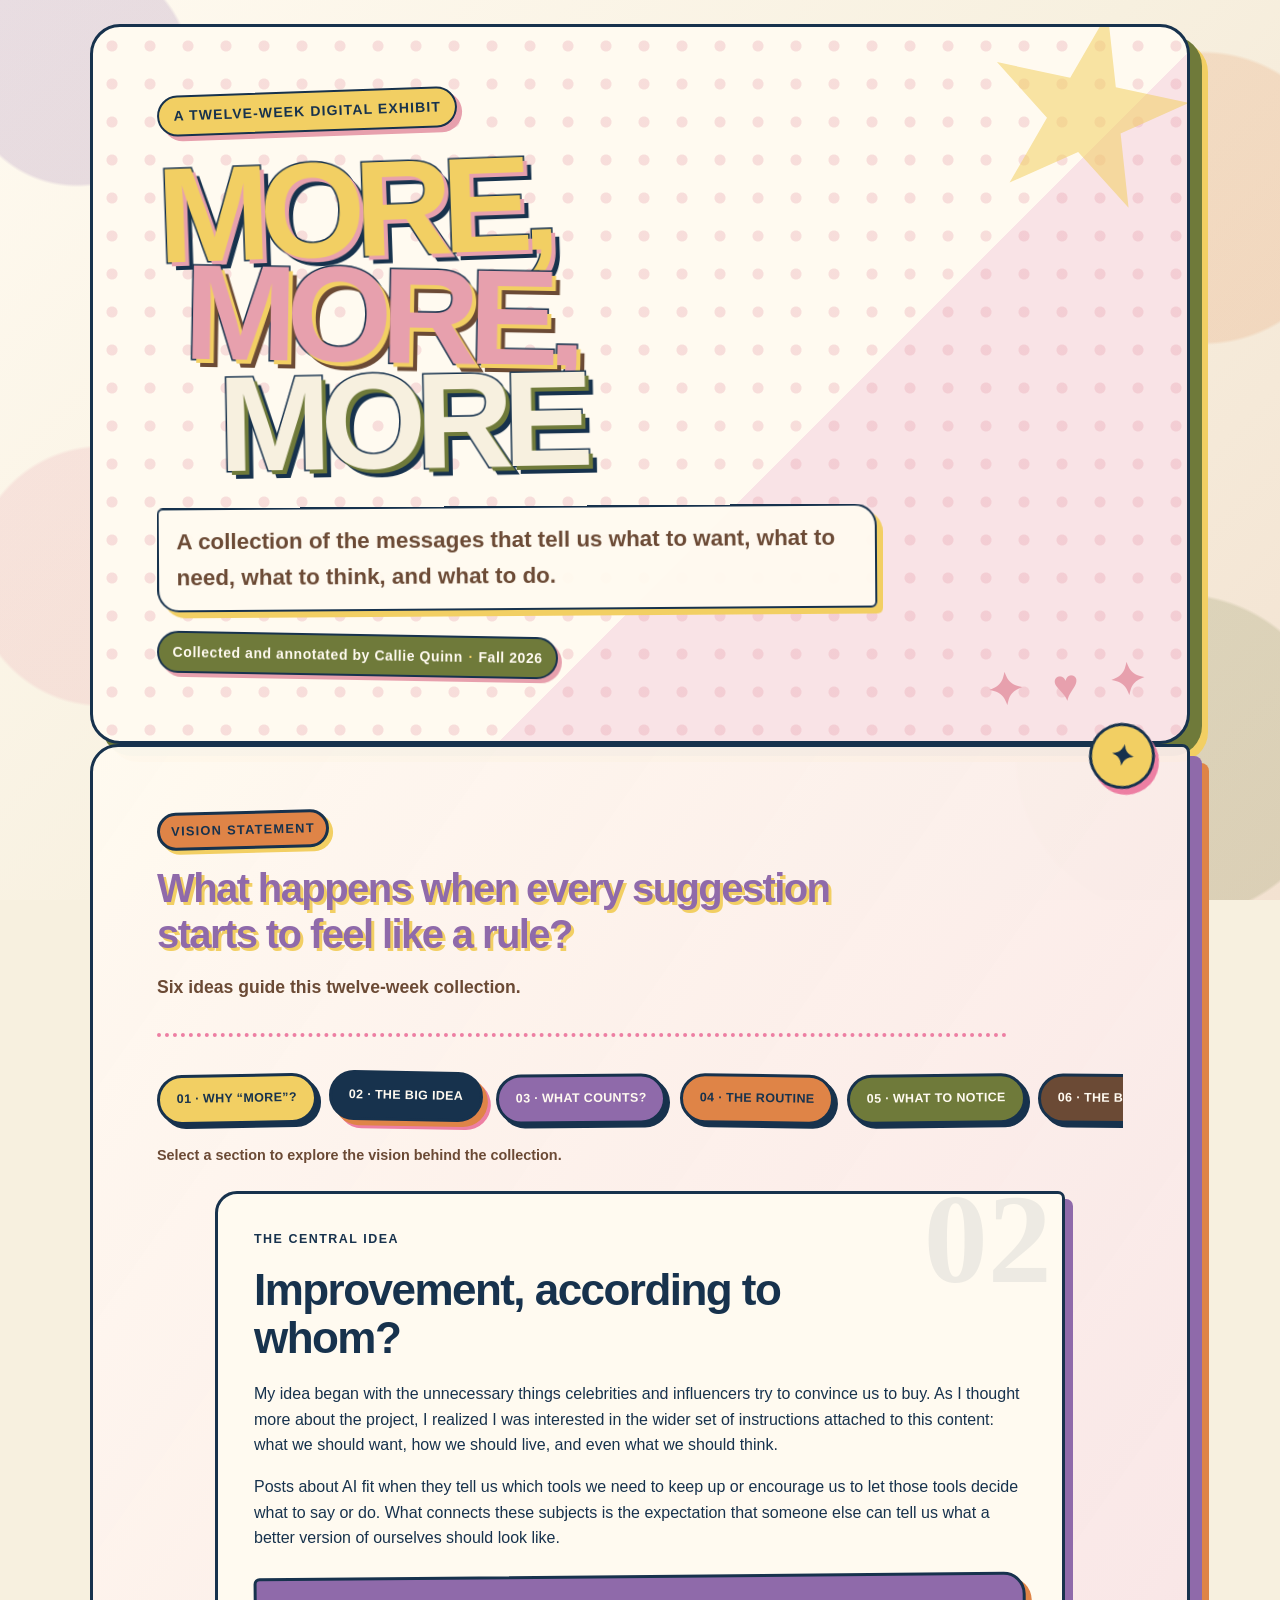
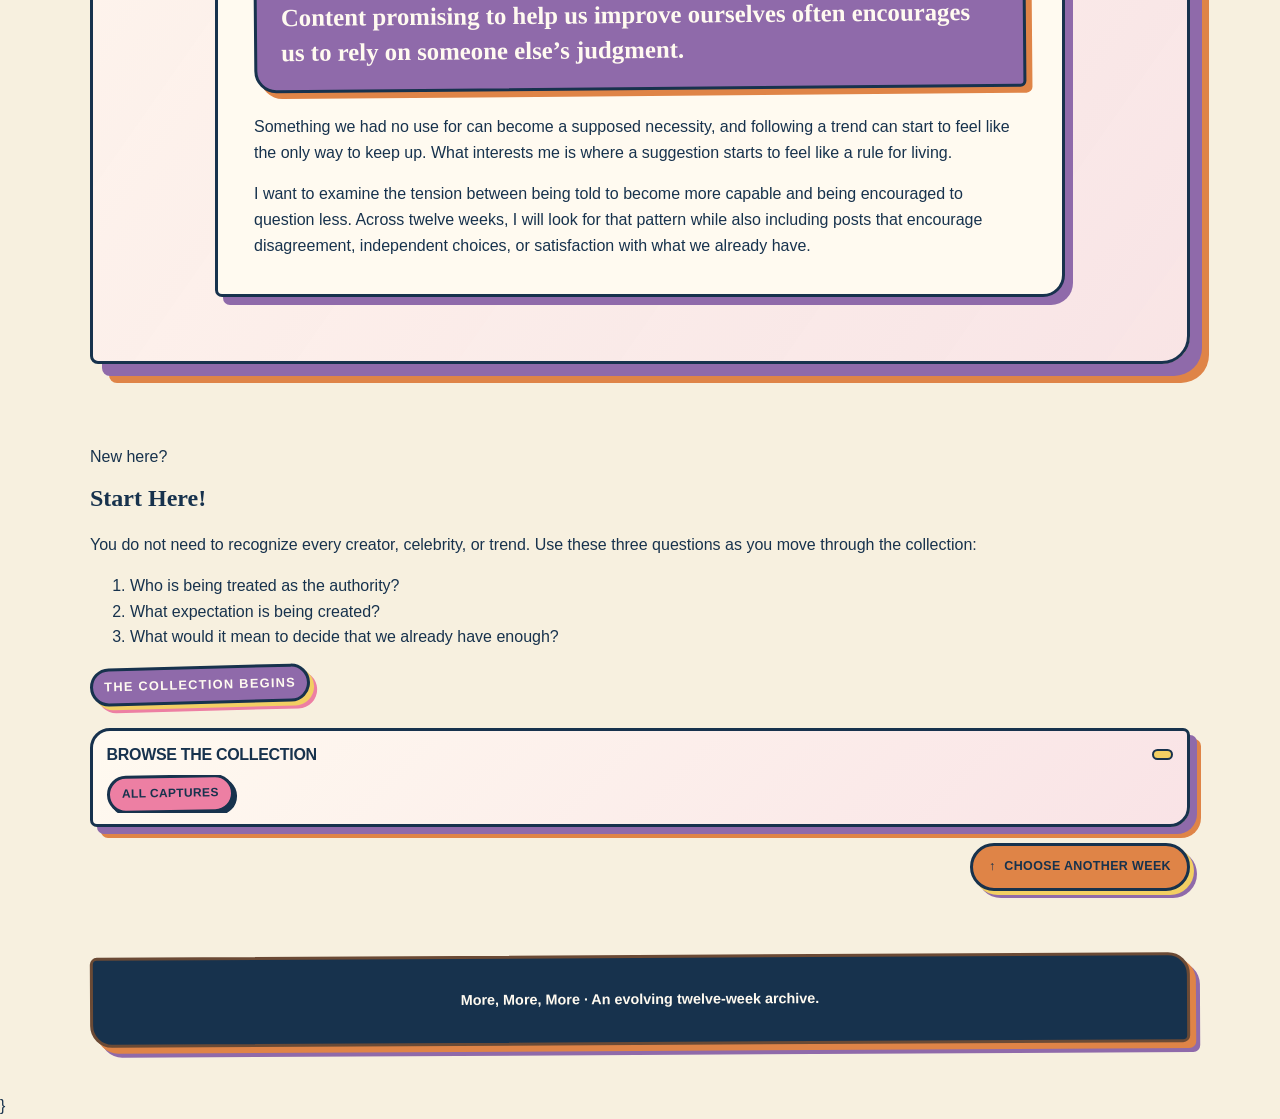
==== commit 0ad4d830: "Add Start Here reader guide" ====
--- a/index.html
+++ b/index.html
@@ -296,7 +296,29 @@
     </article>
   </div>
 </section>
-    <p class="collection-label">The collection begins</p>
+    </section>
+
+<aside
+  class="reader-guide"
+  aria-labelledby="reader-guide-title"
+>
+  <p class="reader-guide-label">New here?</p>
+
+  <h2 id="reader-guide-title">Start Here!</h2>
+
+  <p>
+    You do not need to recognize every creator, celebrity, or trend.
+    Use these three questions as you move through the collection:
+  </p>
+
+  <ol>
+    <li>Who is being treated as the authority?</li>
+    <li>What expectation is being created?</li>
+    <li>What would it mean to decide that we already have enough?</li>
+  </ol>
+</aside>
+
+<p class="collection-label">The collection begins</p>
 <nav
   class="week-navigation"
   id="week-navigation"
--- a/styles.css
+++ b/styles.css
@@ -2116,3 +2116,150 @@
     grid-template-columns: repeat(4, minmax(0, 1fr));
   }
 }
+/* ---------- Y2K All Captures weekly rows ---------- */
+
+.all-captures-groups {
+  display: grid;
+  gap: 2.25rem;
+  margin-top: 1.75rem;
+}
+
+.all-captures-week {
+  --row-background: var(--soft-pink);
+  --row-shadow-one: var(--purple);
+  --row-shadow-two: var(--yellow);
+
+  padding: 1rem;
+  background: var(--row-background);
+  border: 3px solid var(--deep-blue);
+  border-radius: 8px 26px 8px 26px;
+  box-shadow:
+    7px 7px 0 var(--row-shadow-one),
+    12px 12px 0 var(--row-shadow-two);
+}
+
+.all-captures-week:nth-child(4n + 2) {
+  --row-background: var(--cream);
+  --row-shadow-one: var(--orange);
+  --row-shadow-two: var(--olive);
+}
+
+.all-captures-week:nth-child(4n + 3) {
+  --row-background: var(--paper);
+  --row-shadow-one: var(--bright-pink);
+  --row-shadow-two: var(--purple);
+}
+
+.all-captures-week:nth-child(4n + 4) {
+  --row-background: #f2ead7;
+  --row-shadow-one: var(--olive);
+  --row-shadow-two: var(--orange);
+}
+
+.all-captures-week-heading {
+  display: flex;
+  align-items: center;
+  gap: 1rem;
+  margin-bottom: 1rem;
+  padding: 0.55rem 0.75rem;
+  color: var(--paper);
+  background: var(--deep-blue);
+  border: 3px solid var(--brown);
+  border-radius: 999px 16px 999px 16px;
+  box-shadow: 4px 4px 0 var(--bright-pink);
+}
+
+.all-captures-week-heading .week-number {
+  flex: 0 0 auto;
+  margin: 0;
+}
+
+.all-captures-week-heading h3 {
+  margin: 0;
+  color: var(--paper);
+  font-family: "Arial Black", Impact, Arial, sans-serif;
+  font-size: clamp(1rem, 2vw, 1.35rem);
+  letter-spacing: -0.025em;
+  line-height: 1.2;
+}
+
+.all-captures-week .all-captures-grid {
+  margin-top: 0;
+}
+
+@media (min-width: 901px) {
+  .all-captures-week .all-captures-grid {
+    grid-template-columns: repeat(7, minmax(0, 1fr));
+  }
+}
+
+@media (max-width: 650px) {
+  .all-captures-groups {
+    gap: 1.75rem;
+  }
+
+  .all-captures-week {
+    padding: 0.75rem;
+    box-shadow:
+      5px 5px 0 var(--row-shadow-one),
+      8px 8px 0 var(--row-shadow-two);
+  }
+
+  .all-captures-week-heading {
+    align-items: flex-start;
+    flex-direction: column;
+    gap: 0.45rem;
+    border-radius: 18px 6px 18px 6px;
+  }
+}
+/* ---------- More space between capture weeks ---------- */
+
+.all-captures-week + .all-captures-week {
+  margin-top: 2.75rem;
+}
+
+@media (max-width: 650px) {
+  .all-captures-week + .all-captures-week {
+    margin-top: 2rem;
+  }
+}
+/* ---------- All Captures color palette ---------- */
+
+.all-captures-week {
+  --week-bg: #fffaf0;
+  --week-main: #6f7a3a;
+  --week-accent: #e7a0ad;
+
+  background: var(--week-bg);
+  box-shadow:
+    7px 7px 0 var(--week-main),
+    12px 12px 0 var(--week-accent);
+}
+
+.all-captures-week:nth-child(4n + 2) {
+  --week-bg: #f9e3e6;
+  --week-main: #8f6aaa;
+  --week-accent: #df8447;
+}
+
+.all-captures-week:nth-child(4n + 3) {
+  --week-bg: #f7f0df;
+  --week-main: #df8447;
+  --week-accent: #f2cf63;
+}
+
+.all-captures-week:nth-child(4n + 4) {
+  --week-bg: #f2ead7;
+  --week-main: #6b4a35;
+  --week-accent: #ed7fa3;
+}
+
+.all-captures-week-heading {
+  background: var(--week-main);
+  box-shadow: 4px 4px 0 var(--week-accent);
+}
+
+.all-captures-week-heading .week-number {
+  color: var(--deep-blue);
+  background: var(--week-accent);
+}
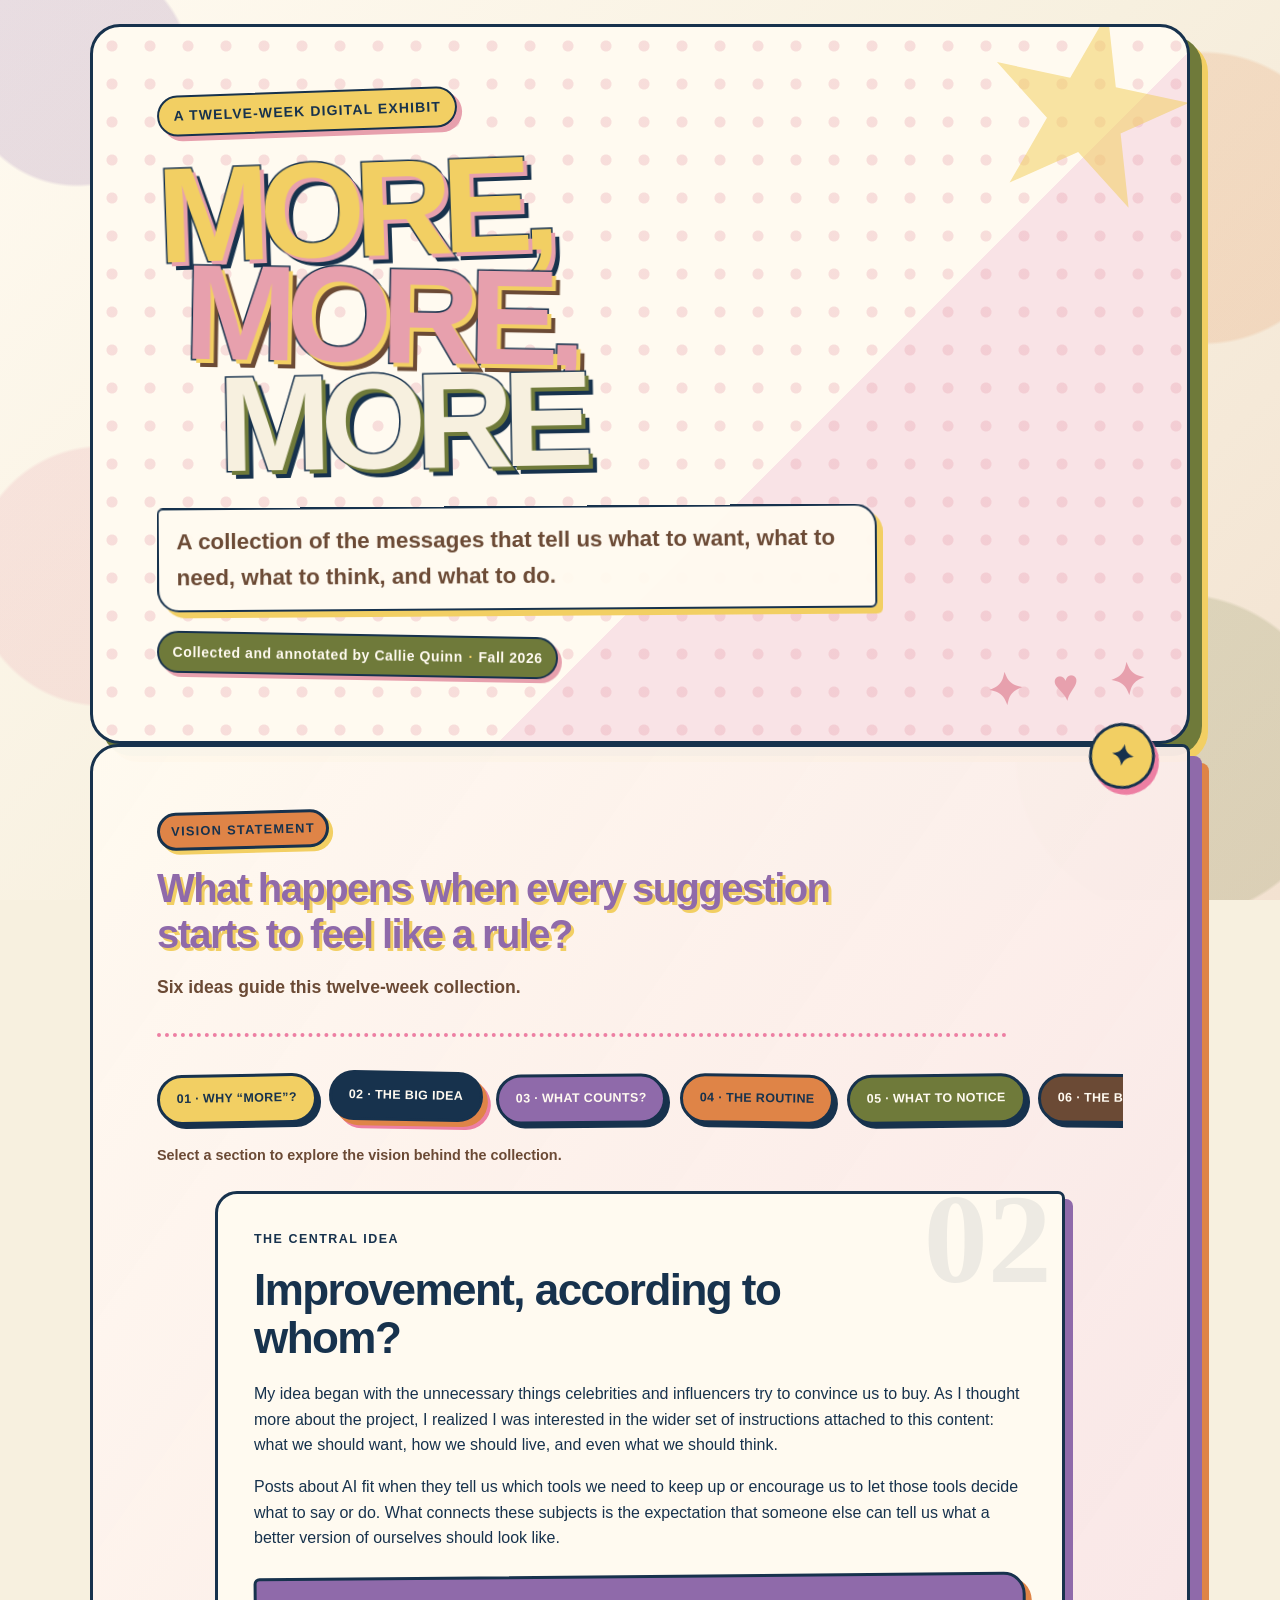
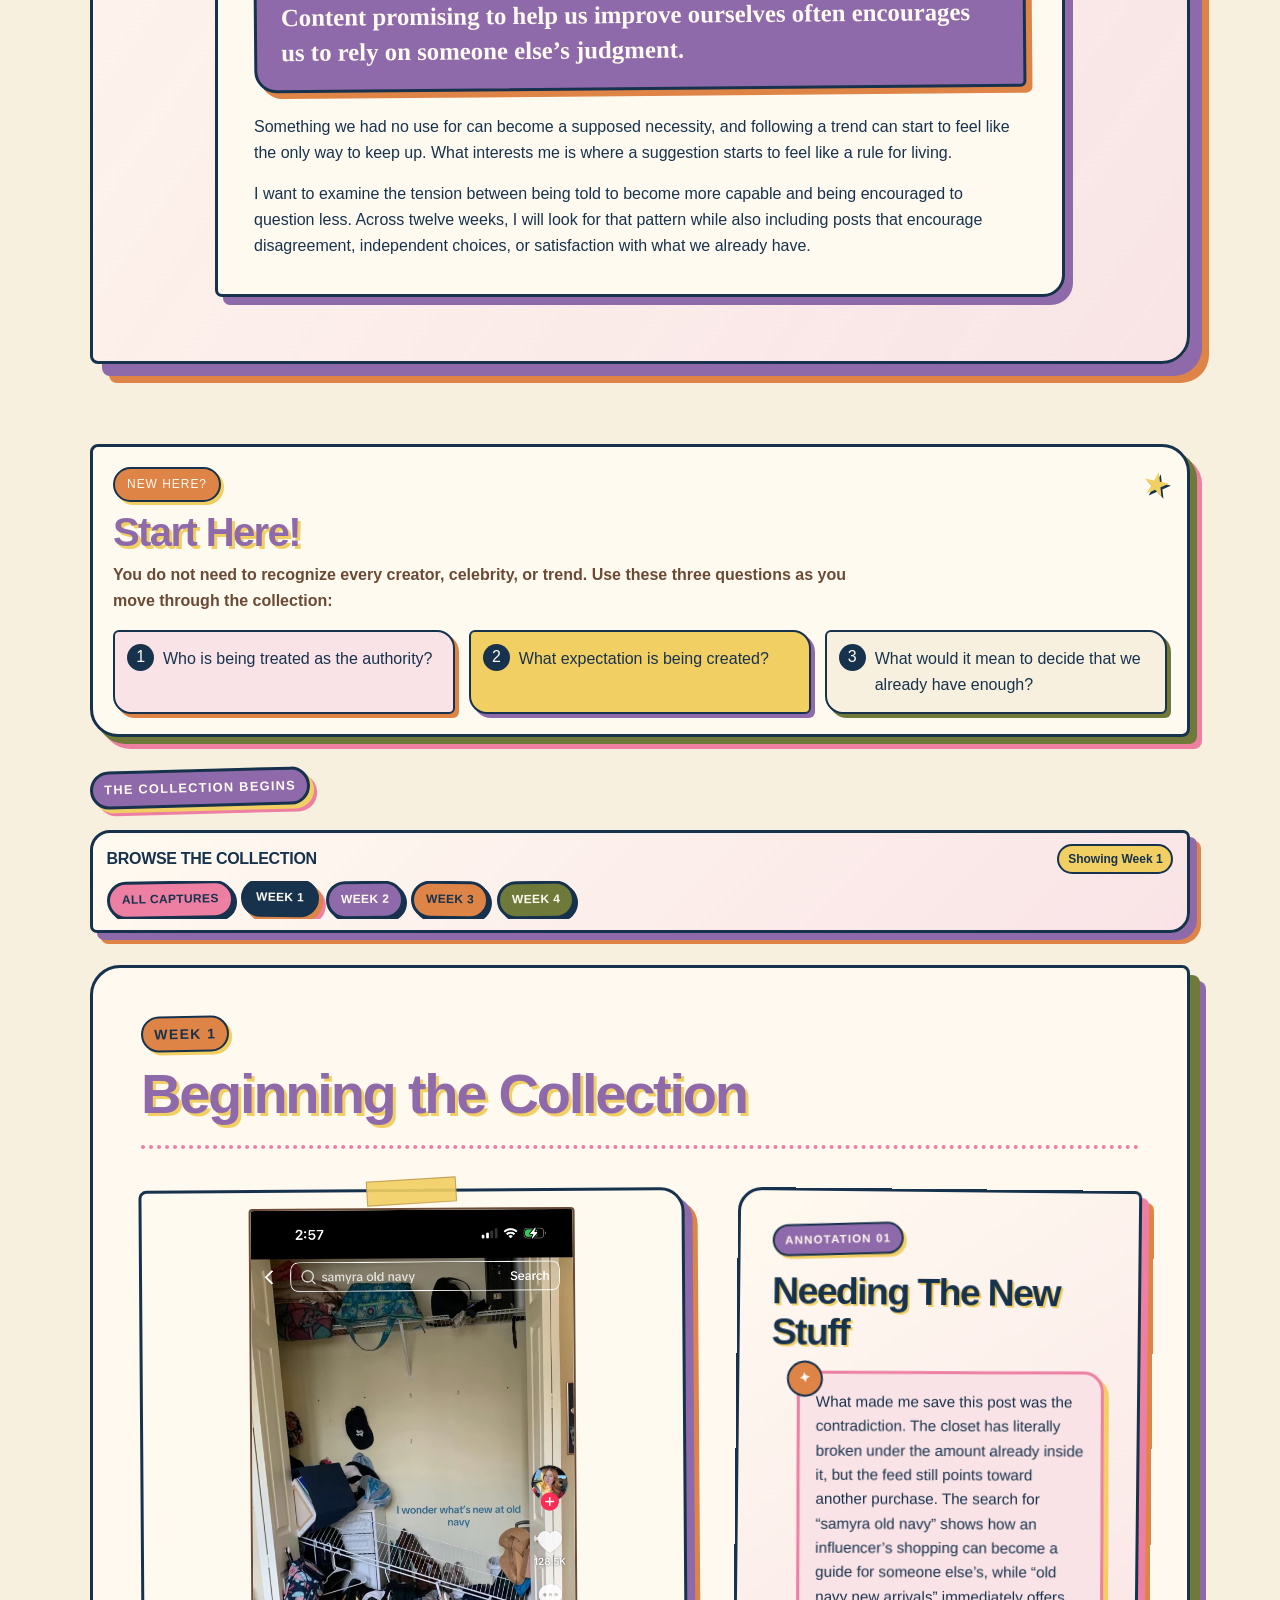
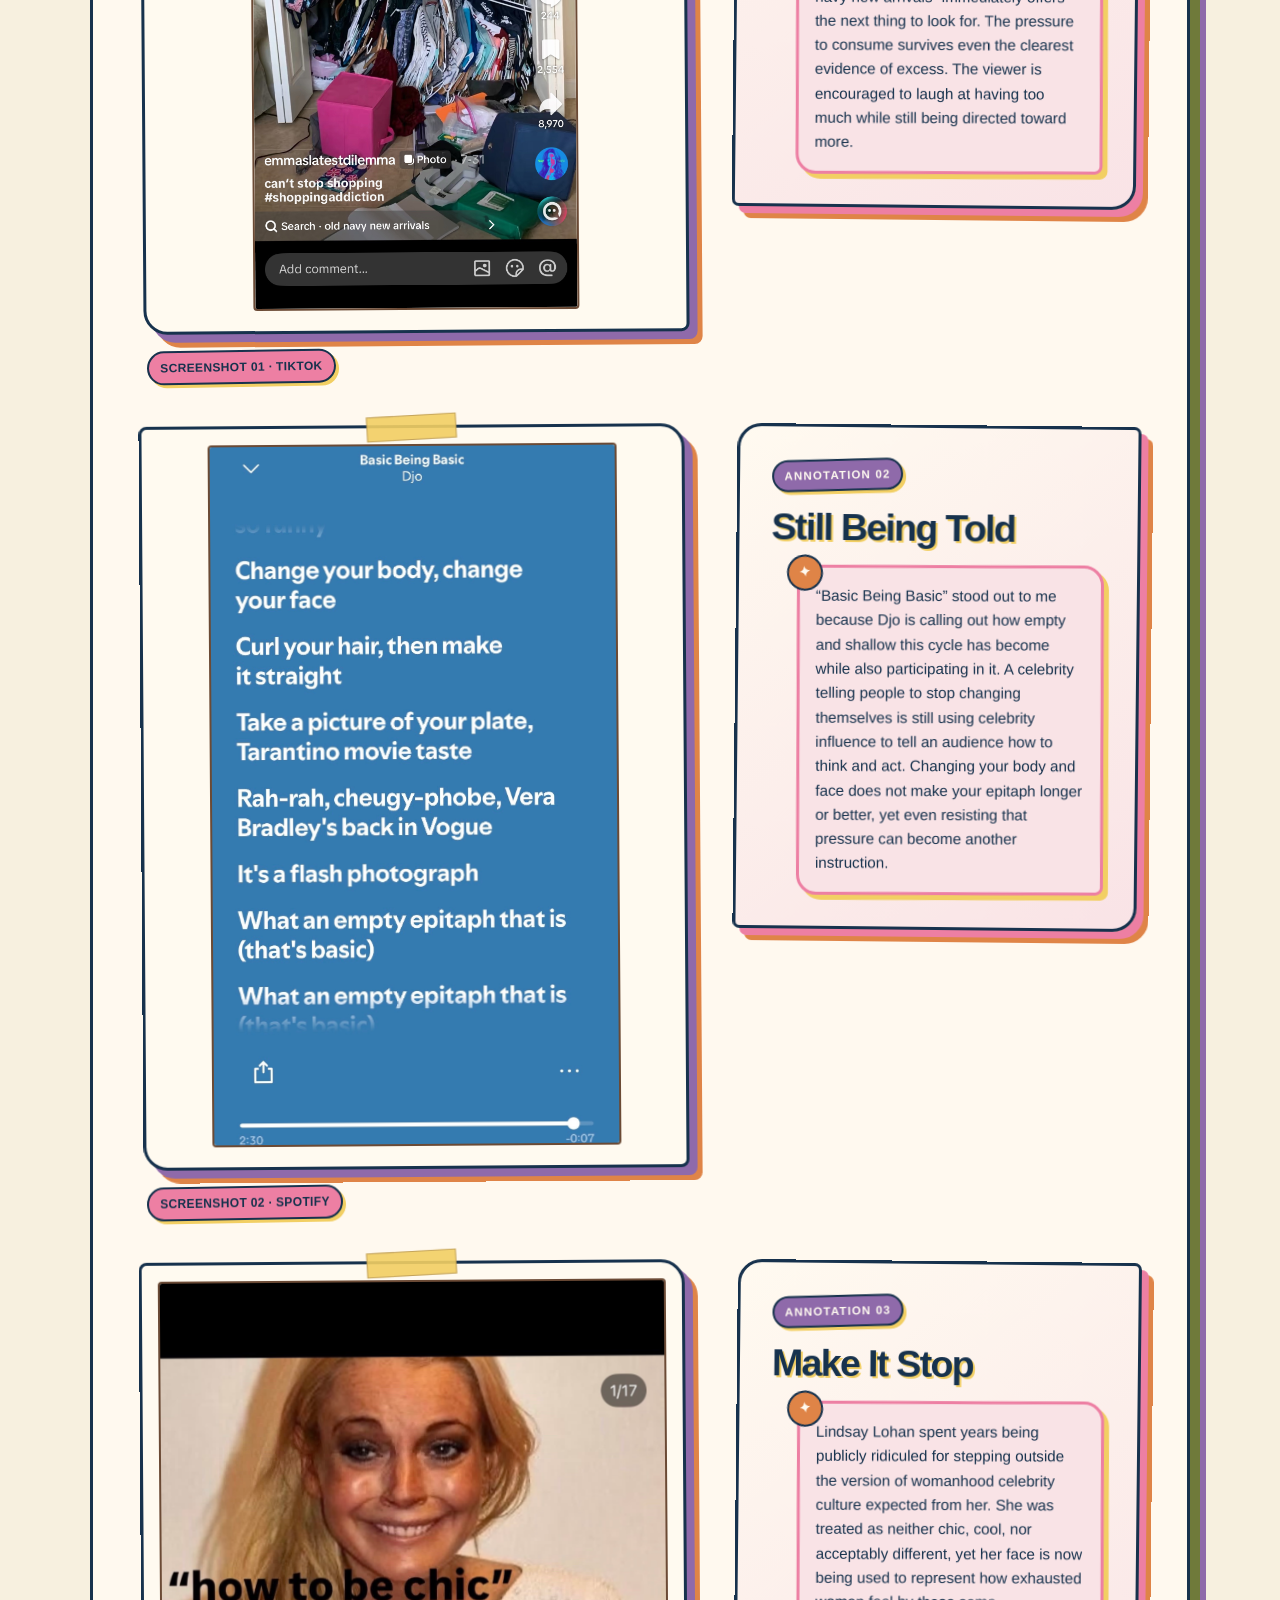
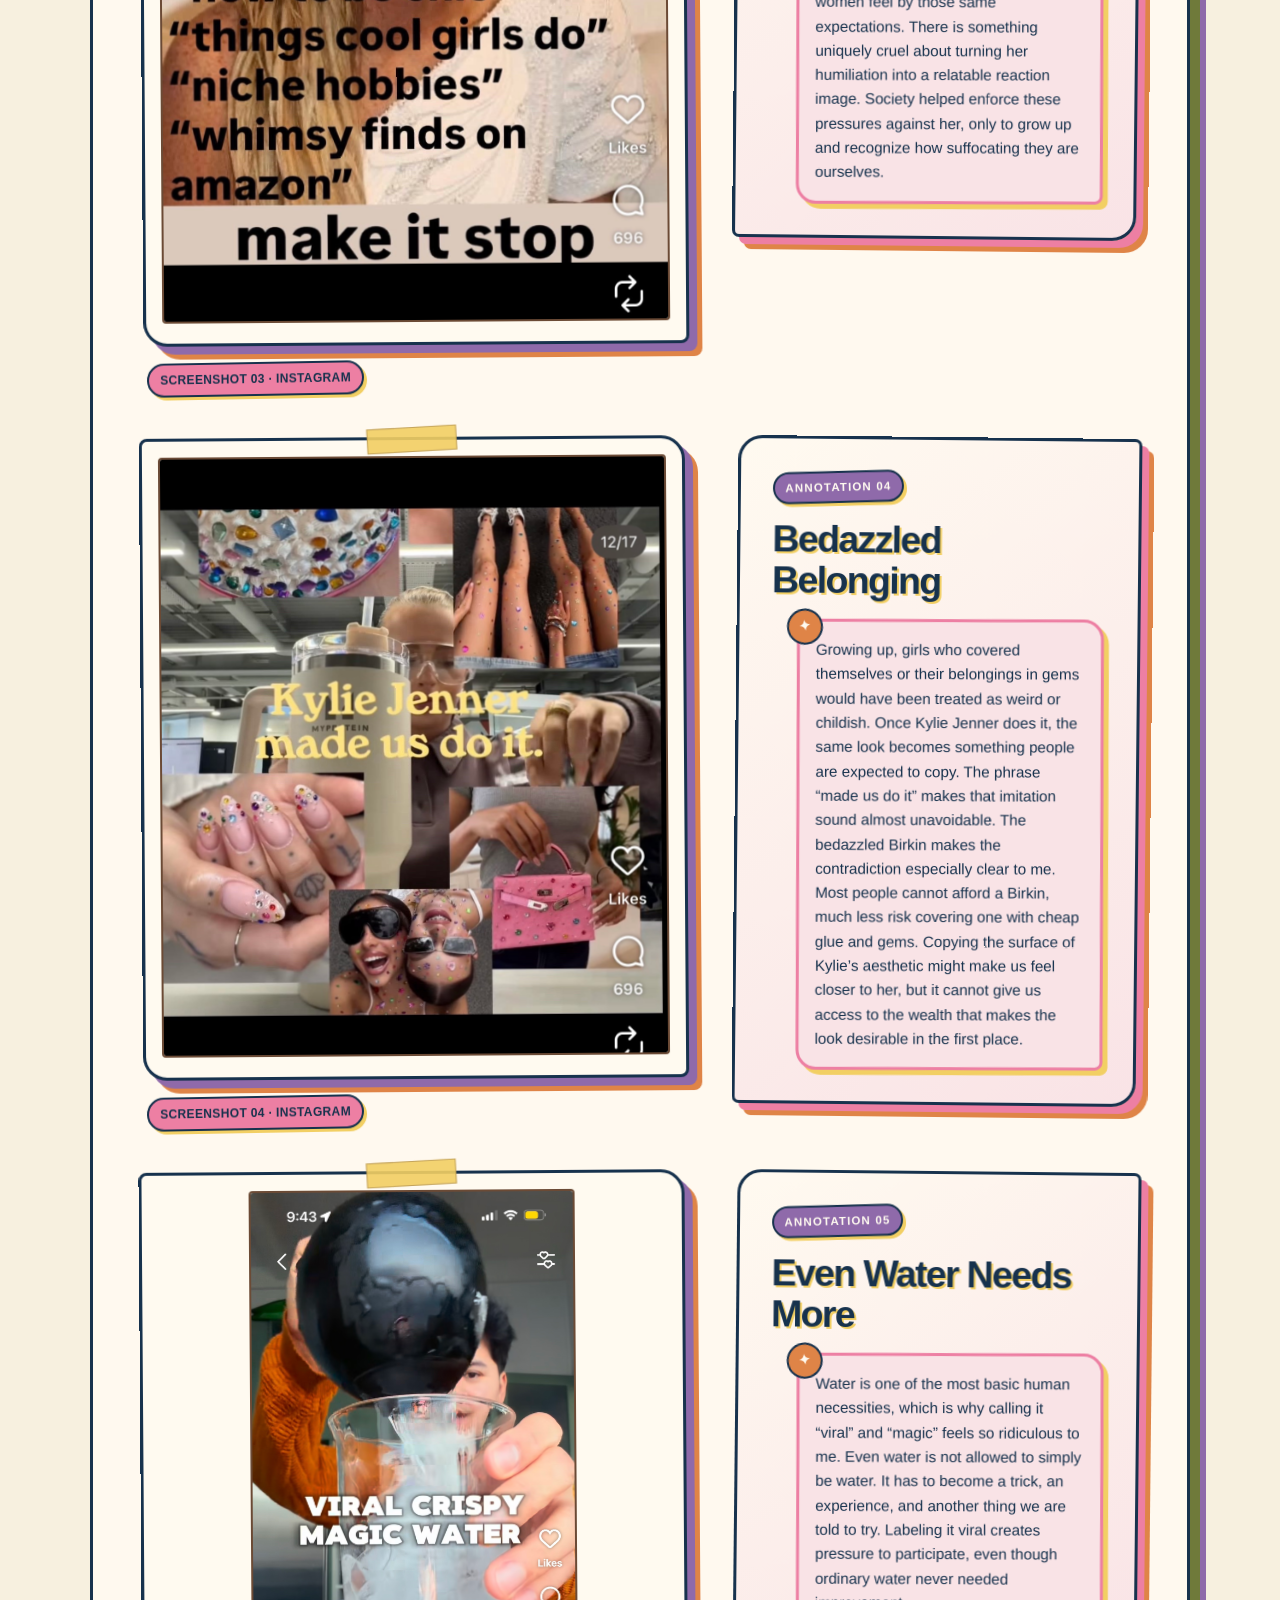
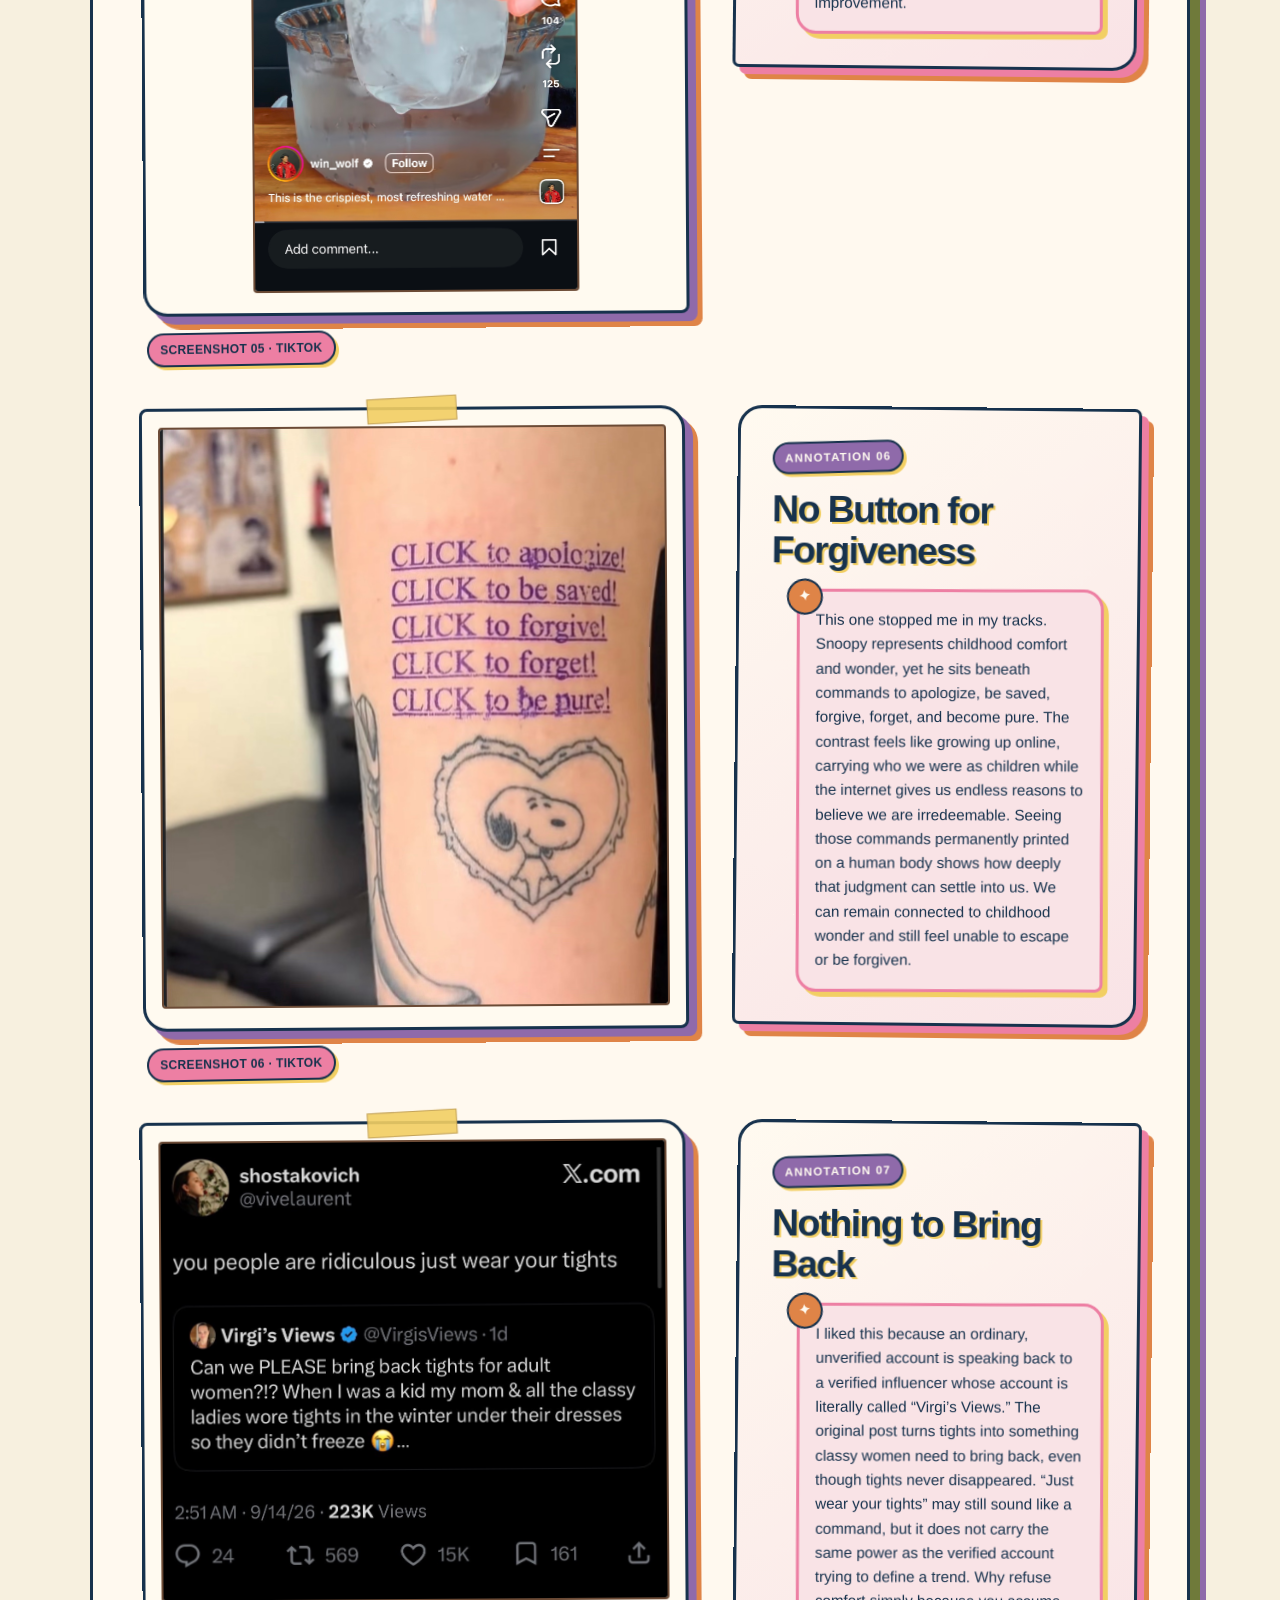
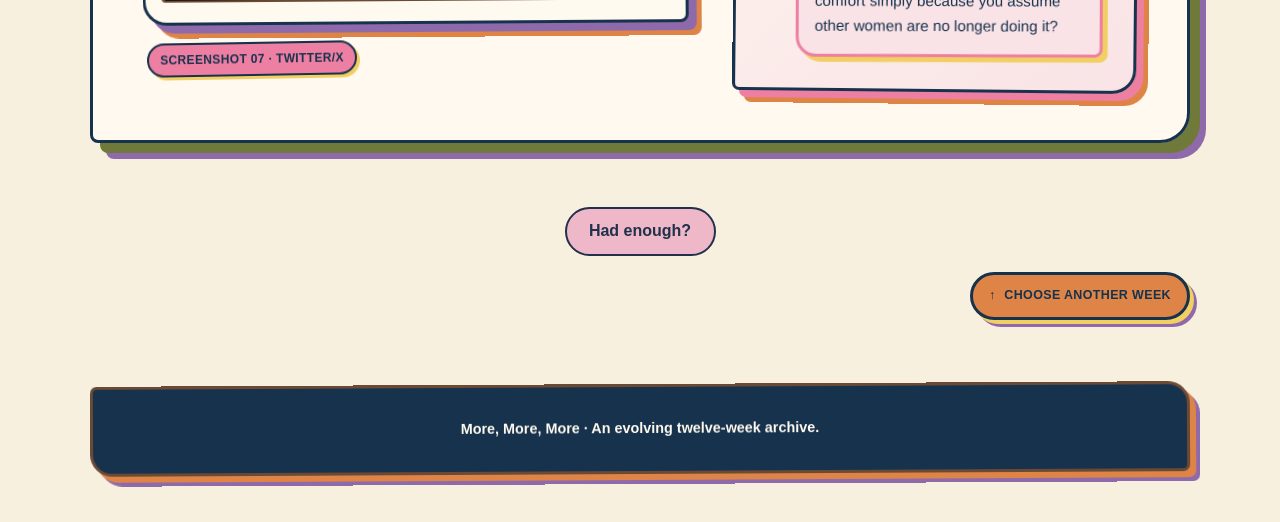
==== commit fba6f8ea: "Update index.html" ====
--- a/index.html
+++ b/index.html
@@ -12,615 +12,681 @@
   <title>More, More, More</title>
 
   <link rel="stylesheet" href="styles.css">
+
+  <style>
+    .enough-pause {
+      box-sizing: border-box;
+      width: calc(100% - 2rem);
+      max-width: 42rem;
+      margin: 3rem auto 2rem;
+      text-align: center;
+    }
+
+    .enough-pause__button {
+      display: inline-flex;
+      align-items: center;
+      justify-content: center;
+      min-height: 44px;
+      padding: 0.75rem 1.4rem;
+      border: 2px solid #21314b;
+      border-radius: 999px;
+      background: #efb8c8;
+      color: #21314b;
+      font: inherit;
+      font-weight: 700;
+      line-height: 1.3;
+      cursor: pointer;
+    }
+
+    .enough-pause__button:hover {
+      background: #f6cfda;
+    }
+
+    .enough-pause__button:focus-visible {
+      outline: 3px solid #21314b;
+      outline-offset: 4px;
+    }
+
+    .enough-pause__message {
+      margin-top: 1.25rem;
+      padding: 1.5rem;
+      border: 1px solid #21314b;
+      border-radius: 1rem;
+      background: #fff8ed;
+      color: #21314b;
+      line-height: 1.7;
+    }
+
+    .enough-pause__message[hidden] {
+      display: none;
+    }
+
+    .enough-pause__message p {
+      margin: 0;
+    }
+  </style>
 </head>
 
 <body>
-<header class="site-header">
-  <p class="eyebrow">A twelve-week digital exhibit</p>
-
-  <h1>
-    <span>More,</span>
-    <span>More,</span>
-    <span>More</span>
-  </h1>
-
-  <p class="introduction">
-    A collection of the messages that tell us what to want, what to need,
-    what to think, and what to do.
-  </p>
-
-  <p class="site-byline">
-    Collected and annotated by Callie Quinn
-    <span aria-hidden="true">·</span>
-    Fall 2026
-  </p>
-</header>
+  <header class="site-header">
+    <p class="eyebrow">A twelve-week digital exhibit</p>
+
+    <h1>
+      <span>More,</span>
+      <span>More,</span>
+      <span>More</span>
+    </h1>
+
+    <p class="introduction">
+      A collection of the messages that tell us what to want, what to need,
+      what to think, and what to do.
+    </p>
+
+    <p class="site-byline">
+      Collected and annotated by Callie Quinn
+      <span aria-hidden="true">·</span>
+      Fall 2026
+    </p>
+  </header>
 
   <main>
     <section class="vision-statement" id="vision">
-  <header class="vision-heading">
-    <p class="vision-label">Vision Statement</p>
-
-    <h2>
-      What happens when every suggestion starts to feel like a rule?
-    </h2>
-
-    <p class="vision-intro">
-      Six ideas guide this twelve-week collection.
-    </p>
-  </header>
-<div
- <div
-  class="vision-tabs"
-  role="tablist"
-  aria-label="Vision statement sections"
->
-  <button
-    class="vision-tab"
-    type="button"
-    role="tab"
-    aria-selected="false"
-    data-vision-card="vision-name"
+      <header class="vision-heading">
+        <p class="vision-label">Vision Statement</p>
+
+        <h2>
+          What happens when every suggestion starts to feel like a rule?
+        </h2>
+
+        <p class="vision-intro">
+          Six ideas guide this twelve-week collection.
+        </p>
+      </header>
+
+      <div
+        class="vision-tabs"
+        role="tablist"
+        aria-label="Vision statement sections"
+      >
+        <button
+          class="vision-tab"
+          type="button"
+          role="tab"
+          aria-selected="false"
+          data-vision-card="vision-name"
+        >
+          01 · Why “More”?
+        </button>
+
+        <button
+          class="vision-tab is-active"
+          type="button"
+          role="tab"
+          aria-selected="true"
+          data-vision-card="vision-thesis"
+        >
+          02 · The Big Idea
+        </button>
+
+        <button
+          class="vision-tab"
+          type="button"
+          role="tab"
+          aria-selected="false"
+          data-vision-card="vision-rule"
+        >
+          03 · What Counts?
+        </button>
+
+        <button
+          class="vision-tab"
+          type="button"
+          role="tab"
+          aria-selected="false"
+          data-vision-card="vision-plan"
+        >
+          04 · The Routine
+        </button>
+
+        <button
+          class="vision-tab"
+          type="button"
+          role="tab"
+          aria-selected="false"
+          data-vision-card="vision-reader"
+        >
+          05 · What to Notice
+        </button>
+
+        <button
+          class="vision-tab"
+          type="button"
+          role="tab"
+          aria-selected="false"
+          data-vision-card="vision-guardrails"
+        >
+          06 · The Boundaries
+        </button>
+      </div>
+
+      <p class="vision-tab-hint">
+        Select a section to explore the vision behind the collection.
+      </p>
+
+      <div class="vision-layout">
+        <article class="vision-card vision-name">
+          <span class="card-number" aria-hidden="true">01</span>
+          <p class="vision-card-label">The Name</p>
+          <h3>More, More, More</h3>
+
+          <p>
+            The title reflects the pressure to keep up and become a better
+            version of ourselves, even when that improvement comes with
+            instructions to follow everyone else.
+          </p>
+        </article>
+
+        <article class="vision-card vision-thesis is-active">
+          <span class="card-number" aria-hidden="true">02</span>
+          <p class="vision-card-label">The Central Idea</p>
+          <h3>Improvement, according to whom?</h3>
+
+          <p>
+            My idea began with the unnecessary things celebrities and
+            influencers try to convince us to buy. As I thought more about
+            the project, I realized I was interested in the wider set of
+            instructions attached to this content: what we should want, how
+            we should live, and even what we should think.
+          </p>
+
+          <p>
+            Posts about AI fit when they tell us which tools we need to keep
+            up or encourage us to let those tools decide what to say or do.
+            What connects these subjects is the expectation that someone
+            else can tell us what a better version of ourselves should look
+            like.
+          </p>
+
+          <blockquote class="vision-pullquote">
+            Content promising to help us improve ourselves often encourages
+            us to rely on someone else’s judgment.
+          </blockquote>
+
+          <p>
+            Something we had no use for can become a supposed necessity, and
+            following a trend can start to feel like the only way to keep up.
+            What interests me is where a suggestion starts to feel like a
+            rule for living.
+          </p>
+
+          <p>
+            I want to examine the tension between being told to become more
+            capable and being encouraged to question less. Across twelve
+            weeks, I will look for that pattern while also including posts
+            that encourage disagreement, independent choices, or
+            satisfaction with what we already have.
+          </p>
+        </article>
+
+        <article class="vision-card vision-rule">
+          <span class="card-number" aria-hidden="true">03</span>
+          <p class="vision-card-label">The Capture Rule</p>
+          <h3>What belongs in the collection?</h3>
+
+          <p>
+            Each day, I will capture one public post involving celebrity
+            culture, influencer culture, or AI that tells people what to
+            want, need, think, or do, or challenges those instructions.
+          </p>
+
+          <p>
+            To qualify, a post must contain an identifiable direction or
+            expectation in its wording, caption, or visual instructions.
+            Examples include a “must have” product, advice to copy a
+            celebrity’s lifestyle, claims about what everyone should
+            believe, or encouragement to let AI make a decision.
+          </p>
+
+          <p>
+            Straight celebrity news, an ordinary photograph, or a technical
+            AI update without that message will not count. A post that only
+            makes a lifestyle look appealing will qualify if I can identify
+            a cue establishing an expectation, such as “habits of successful
+            people” or “everyone needs this.” An attractive image alone will
+            not qualify.
+          </p>
+        </article>
+
+        <article class="vision-card vision-plan">
+          <span class="card-number" aria-hidden="true">04</span>
+          <p class="vision-card-label">The Process</p>
+          <h3>How I will capture it</h3>
+
+          <p>
+            I will look on TikTok and Instagram for public posts, Reels, and
+            advertisements involving these subjects. I often scroll online
+            early in the morning, then mid-afternoon, and finally after
+            10:00 p.m.
+          </p>
+
+          <p>
+            I will take the first qualifying post I encounter. If needed, I
+            will search terms such as “must haves,” “successful habits,” or
+            “AI productivity,” noting when a capture comes from a search.
+          </p>
+
+          <p>
+            I will save each screenshot and record the account, platform,
+            link, and a sentence identifying its message. I will upload
+            captures and fuller annotations twice a week. If I miss a day, I
+            will record the gap and reason, then take an additional capture
+            the next day using its actual date.
+          </p>
+        </article>
+
+        <article class="vision-card vision-reader">
+          <span class="card-number" aria-hidden="true">05</span>
+          <p class="vision-card-label">For the Reader</p>
+          <h3>Notice the directions hiding in the feed</h3>
+
+          <p>
+            By December, I want a reader to notice how much of an ordinary
+            feed is made up of directions. Some are obvious, like being told
+            to buy something. Others are wrapped in encouragement,
+            entertainment, or promises to make life easier.
+          </p>
+
+          <p>
+            Seeing them together should make the repetition more noticeable,
+            along with the ways fame, popularity, and claims about
+            technology are used to make advice seem trustworthy. My
+            annotations will identify the instruction and what it promises,
+            whether that is acceptance, success, convenience, or a better
+            appearance.
+          </p>
+
+          <p>
+            I hope readers leave more aware of when advice helps them make a
+            choice and when it pressures them to follow along. I want them to
+            consider how they can be encouraged to constantly improve
+            themselves while also being encouraged to let others decide what
+            improvement should look like.
+          </p>
+        </article>
+
+        <article class="vision-card vision-guardrails">
+          <span class="card-number" aria-hidden="true">06</span>
+          <p class="vision-card-label">Guardrails</p>
+          <h3>Public, purposeful, and fair</h3>
+
+          <p>
+            I will use only publicly available content and will not include
+            private messages, restricted account posts, or another person’s
+            private communication.
+          </p>
+
+          <p>
+            I will crop out unrelated notifications and identifying details
+            from ordinary users’ comments. I will only include material I am
+            comfortable showing this class.
+          </p>
+
+          <p>
+            My annotations will address what a post communicates without
+            personal attacks or unsupported assumptions about its creator’s
+            intentions.
+          </p>
+        </article>
+      </div>
+    </section>
+
+    <aside class="reader-guide" aria-labelledby="reader-guide-title">
+      <p class="reader-guide-label">New here?</p>
+
+      <h2 id="reader-guide-title">Start Here!</h2>
+
+      <p>
+        You do not need to recognize every creator, celebrity, or trend.
+        Use these three questions as you move through the collection:
+      </p>
+
+      <ol>
+        <li>Who is being treated as the authority?</li>
+        <li>What expectation is being created?</li>
+        <li>What would it mean to decide that we already have enough?</li>
+      </ol>
+    </aside>
+
+    <p class="collection-label">The collection begins</p>
+
+    <nav
+      class="week-navigation"
+      id="week-navigation"
+      aria-label="Screenshot collection weeks"
+    >
+      <div class="week-nav-heading">
+        <p>Browse the collection</p>
+        <span id="week-status" aria-live="polite"></span>
+      </div>
+
+      <div
+        class="week-tabs"
+        id="week-tabs"
+        role="tablist"
+        aria-label="Weeks with captures"
+      ></div>
+    </nav>
+
+    <div id="collection"></div>
+
+    <section class="enough-pause" aria-label="A moment to pause">
+      <button
+        class="enough-pause__button"
+        id="had-enough-button"
+        type="button"
+        aria-expanded="false"
+        aria-controls="enough-message"
+      >Had enough?</button>
+
+      <div
+        class="enough-pause__message"
+        id="enough-message"
+        hidden
+      >
+        <p>You can stop here. You do not have to buy anything, fix anything, or become a better version of yourself today.</p>
+      </div>
+    </section>
+  </main>
+
+  <nav
+    class="collection-footer-navigation"
+    aria-label="Return to week navigation"
   >
-    01 · Why “More”?
-  </button>
-
-  <button
-    class="vision-tab is-active"
-    type="button"
-    role="tab"
-    aria-selected="true"
-    data-vision-card="vision-thesis"
-  >
-    02 · The Big Idea
-  </button>
-
-  <button
-    class="vision-tab"
-    type="button"
-    role="tab"
-    aria-selected="false"
-    data-vision-card="vision-rule"
-  >
-    03 · What Counts?
-  </button>
-
-  <button
-    class="vision-tab"
-    type="button"
-    role="tab"
-    aria-selected="false"
-    data-vision-card="vision-plan"
-  >
-    04 · The Routine
-  </button>
-
-  <button
-    class="vision-tab"
-    type="button"
-    role="tab"
-    aria-selected="false"
-    data-vision-card="vision-reader"
-  >
-    05 · What to Notice
-  </button>
-
-  <button
-    class="vision-tab"
-    type="button"
-    role="tab"
-    aria-selected="false"
-    data-vision-card="vision-guardrails"
-  >
-    06 · The Boundaries
-  </button>
-</div>
-      <p class="vision-tab-hint">
-  Select a section to explore the vision behind the collection.
-</p>
-  <div class="vision-layout">
-    <article class="vision-card vision-name">
-      <span class="card-number" aria-hidden="true">01</span>
-
-      <p class="vision-card-label">The Name</p>
-
-      <h3>More, More, More</h3>
-
-      <p>
-        The title reflects the pressure to keep up and become a better
-        version of ourselves, even when that improvement comes with
-        instructions to follow everyone else.
-      </p>
-    </article>
-
-    <article class="vision-card vision-thesis is-active">
-      <span class="card-number" aria-hidden="true">02</span>
-
-      <p class="vision-card-label">The Central Idea</p>
-
-      <h3>Improvement, according to whom?</h3>
-
-      <p>
-        My idea began with the unnecessary things celebrities and
-        influencers try to convince us to buy. As I thought more about
-        the project, I realized I was interested in the wider set of
-        instructions attached to this content: what we should want, how
-        we should live, and even what we should think.
-      </p>
-
-      <p>
-        Posts about AI fit when they tell us which tools we need to keep
-        up or encourage us to let those tools decide what to say or do.
-        What connects these subjects is the expectation that someone
-        else can tell us what a better version of ourselves should look
-        like.
-      </p>
-
-      <blockquote class="vision-pullquote">
-        Content promising to help us improve ourselves often encourages
-        us to rely on someone else’s judgment.
-      </blockquote>
-
-      <p>
-        Something we had no use for can become a supposed necessity, and
-        following a trend can start to feel like the only way to keep up.
-        What interests me is where a suggestion starts to feel like a
-        rule for living.
-      </p>
-
-      <p>
-        I want to examine the tension between being told to become more
-        capable and being encouraged to question less. Across twelve
-        weeks, I will look for that pattern while also including posts
-        that encourage disagreement, independent choices, or
-        satisfaction with what we already have.
-      </p>
-    </article>
-
-    <article class="vision-card vision-rule">
-      <span class="card-number" aria-hidden="true">03</span>
-
-      <p class="vision-card-label">The Capture Rule</p>
-
-      <h3>What belongs in the collection?</h3>
-
-      <p>
-        Each day, I will capture one public post involving celebrity
-        culture, influencer culture, or AI that tells people what to
-        want, need, think, or do, or challenges those instructions.
-      </p>
-
-      <p>
-        To qualify, a post must contain an identifiable direction or
-        expectation in its wording, caption, or visual instructions.
-        Examples include a “must have” product, advice to copy a
-        celebrity’s lifestyle, claims about what everyone should
-        believe, or encouragement to let AI make a decision.
-      </p>
-
-      <p>
-        Straight celebrity news, an ordinary photograph, or a technical
-        AI update without that message will not count. A post that only
-        makes a lifestyle look appealing will qualify if I can identify
-        a cue establishing an expectation, such as “habits of successful
-        people” or “everyone needs this.” An attractive image alone will
-        not qualify.
-      </p>
-    </article>
-
-    <article class="vision-card vision-plan">
-      <span class="card-number" aria-hidden="true">04</span>
-
-      <p class="vision-card-label">The Process</p>
-
-      <h3>How I will capture it</h3>
-
-      <p>
-        I will look on TikTok and Instagram for public posts, Reels, and
-        advertisements involving these subjects. I often scroll online
-        early in the morning, then mid-afternoon, and finally after
-        10:00 p.m.
-      </p>
-
-      <p>
-        I will take the first qualifying post I encounter. If needed, I
-        will search terms such as “must haves,” “successful habits,” or
-        “AI productivity,” noting when a capture comes from a search.
-      </p>
-
-      <p>
-        I will save each screenshot and record the account, platform,
-        link, and a sentence identifying its message. I will upload
-        captures and fuller annotations twice a week. If I miss a day, I
-        will record the gap and reason, then take an additional capture
-        the next day using its actual date.
-      </p>
-    </article>
-
-    <article class="vision-card vision-reader">
-      <span class="card-number" aria-hidden="true">05</span>
-
-      <p class="vision-card-label">For the Reader</p>
-
-      <h3>Notice the directions hiding in the feed</h3>
-
-      <p>
-        By December, I want a reader to notice how much of an ordinary
-        feed is made up of directions. Some are obvious, like being told
-        to buy something. Others are wrapped in encouragement,
-        entertainment, or promises to make life easier.
-      </p>
-
-      <p>
-        Seeing them together should make the repetition more noticeable,
-        along with the ways fame, popularity, and claims about
-        technology are used to make advice seem trustworthy. My
-        annotations will identify the instruction and what it promises,
-        whether that is acceptance, success, convenience, or a better
-        appearance.
-      </p>
-
-      <p>
-        I hope readers leave more aware of when advice helps them make a
-        choice and when it pressures them to follow along. I want them to
-        consider how they can be encouraged to constantly improve
-        themselves while also being encouraged to let others decide what
-        improvement should look like.
-      </p>
-    </article>
-
-    <article class="vision-card vision-guardrails">
-      <span class="card-number" aria-hidden="true">06</span>
-
-      <p class="vision-card-label">Guardrails</p>
-
-      <h3>Public, purposeful, and fair</h3>
-
-      <p>
-        I will use only publicly available content and will not include
-        private messages, restricted account posts, or another person’s
-        private communication.
-      </p>
-
-      <p>
-        I will crop out unrelated notifications and identifying details
-        from ordinary users’ comments. I will only include material I am
-        comfortable showing this class.
-      </p>
-
-      <p>
-        My annotations will address what a post communicates without
-        personal attacks or unsupported assumptions about its creator’s
-        intentions.
-      </p>
-    </article>
-  </div>
-</section>
-    </section>
-
-<aside
-  class="reader-guide"
-  aria-labelledby="reader-guide-title"
->
-  <p class="reader-guide-label">New here?</p>
-
-  <h2 id="reader-guide-title">Start Here!</h2>
-
-  <p>
-    You do not need to recognize every creator, celebrity, or trend.
-    Use these three questions as you move through the collection:
-  </p>
-
-  <ol>
-    <li>Who is being treated as the authority?</li>
-    <li>What expectation is being created?</li>
-    <li>What would it mean to decide that we already have enough?</li>
-  </ol>
-</aside>
-
-<p class="collection-label">The collection begins</p>
-<nav
-  class="week-navigation"
-  id="week-navigation"
-  aria-label="Screenshot collection weeks"
->
-  <div class="week-nav-heading">
-    <p>Browse the collection</p>
-    <span id="week-status" aria-live="polite"></span>
-  </div>
-
-  <div
-    class="week-tabs"
-    id="week-tabs"
-    role="tablist"
-    aria-label="Weeks with captures"
-  ></div>
-</nav>
-   <div id="collection"></div>
-  </main>
-<nav
-  class="collection-footer-navigation"
-  aria-label="Return to week navigation"
->
-  <a
-    class="collection-footer-button"
-    href="#week-navigation"
-  >
-    <span aria-hidden="true">↑</span>
-    Choose another week
-  </a>
-</nav>
+    <a class="collection-footer-button" href="#week-navigation">
+      <span aria-hidden="true">↑</span>
+      Choose another week
+    </a>
+  </nav>
+
   <footer class="site-footer">
     <p>More, More, More · An evolving twelve-week archive.</p>
   </footer>
+
   <script src="captures.js"></script>
-<script src="render-captures.js"></script>
+  <script src="render-captures.js"></script>
+
   <script>
-  const visionTabs = document.querySelectorAll(".vision-tab");
-  const visionCards = document.querySelectorAll(".vision-card");
-
-  function activateVisionTab(selectedTab) {
-    const selectedCard = selectedTab.dataset.visionCard;
+    const visionTabs = document.querySelectorAll(".vision-tab");
+    const visionCards = document.querySelectorAll(".vision-card");
+
+    function activateVisionTab(selectedTab) {
+      const selectedCard = selectedTab.dataset.visionCard;
+
+      visionTabs.forEach((tab) => {
+        const isSelected = tab === selectedTab;
+
+        tab.classList.toggle("is-active", isSelected);
+        tab.setAttribute("aria-selected", isSelected);
+      });
+
+      visionCards.forEach((card) => {
+        const isSelected = card.classList.contains(selectedCard);
+
+        card.classList.toggle("is-active", isSelected);
+        card.hidden = !isSelected;
+        card.setAttribute("aria-hidden", !isSelected);
+      });
+    }
 
     visionTabs.forEach((tab) => {
-      const isSelected = tab === selectedTab;
-
-      tab.classList.toggle("is-active", isSelected);
-      tab.setAttribute("aria-selected", isSelected);
+      tab.addEventListener("click", () => {
+        activateVisionTab(tab);
+      });
     });
 
-    visionCards.forEach((card) => {
-      const isSelected = card.classList.contains(selectedCard);
-
-      card.classList.toggle("is-active", isSelected);
-      card.hidden = !isSelected;
-      card.setAttribute("aria-hidden", !isSelected);
+    const startingTab = document.querySelector(".vision-tab.is-active");
+
+    if (startingTab) {
+      activateVisionTab(startingTab);
+    }
+  </script>
+
+  <script>
+    const weekSections = Array.from(
+      document.querySelectorAll(".week")
+    );
+
+    const weekTabsContainer = document.querySelector("#week-tabs");
+    const weekStatus = document.querySelector("#week-status");
+    const weekButtons = [];
+
+    const allCapturesView = document.createElement("section");
+
+    allCapturesView.className = "all-captures-view";
+    allCapturesView.id = "all-captures";
+    allCapturesView.hidden = true;
+    allCapturesView.setAttribute("role", "tabpanel");
+    allCapturesView.setAttribute(
+      "aria-labelledby",
+      "all-captures-tab"
+    );
+
+    allCapturesView.innerHTML = `
+      <div class="all-captures-heading">
+        <p class="week-number">Collection view</p>
+        <h2>All Captures</h2>
+        <p>Choose a screenshot to open its full annotation.</p>
+      </div>
+
+      <div class="all-captures-groups"></div>
+    `;
+
+    if (weekSections.length > 0) {
+      weekSections[0].parentNode.insertBefore(
+        allCapturesView,
+        weekSections[0]
+      );
+    }
+
+    const allCapturesGroups = allCapturesView.querySelector(
+      ".all-captures-groups"
+    );
+
+    const allCapturesButton = document.createElement("button");
+
+    allCapturesButton.type = "button";
+    allCapturesButton.className = "week-tab";
+    allCapturesButton.textContent = "All Captures";
+    allCapturesButton.id = "all-captures-tab";
+
+    allCapturesButton.setAttribute("role", "tab");
+    allCapturesButton.setAttribute("aria-selected", "false");
+    allCapturesButton.setAttribute(
+      "aria-controls",
+      allCapturesView.id
+    );
+
+    weekTabsContainer.appendChild(allCapturesButton);
+
+    function showWeek(selectedIndex) {
+      allCapturesView.hidden = true;
+      allCapturesView.setAttribute("aria-hidden", "true");
+
+      weekSections.forEach((week, index) => {
+        const isSelected = index === selectedIndex;
+
+        week.hidden = !isSelected;
+        week.classList.toggle("is-active", isSelected);
+        week.setAttribute("aria-hidden", !isSelected);
+      });
+
+      weekButtons.forEach((button, index) => {
+        const isSelected = index === selectedIndex;
+
+        button.classList.toggle("is-active", isSelected);
+        button.setAttribute("aria-selected", isSelected);
+      });
+
+      allCapturesButton.classList.remove("is-active");
+      allCapturesButton.setAttribute("aria-selected", "false");
+
+      const selectedWeek = weekSections[selectedIndex];
+      const selectedLabel = selectedWeek
+        .querySelector(".week-number")
+        .textContent.trim();
+
+      weekStatus.textContent = `Showing ${selectedLabel}`;
+    }
+
+    function showAllCaptures() {
+      weekSections.forEach((week) => {
+        week.hidden = true;
+        week.classList.remove("is-active");
+        week.setAttribute("aria-hidden", "true");
+      });
+
+      weekButtons.forEach((button) => {
+        button.classList.remove("is-active");
+        button.setAttribute("aria-selected", "false");
+      });
+
+      allCapturesView.hidden = false;
+      allCapturesView.setAttribute("aria-hidden", "false");
+
+      allCapturesButton.classList.add("is-active");
+      allCapturesButton.setAttribute("aria-selected", "true");
+
+      weekStatus.textContent = "Showing all captures";
+    }
+
+    weekSections.forEach((week, weekIndex) => {
+      const weekLabel =
+        week.querySelector(".week-number")?.textContent.trim() ||
+        `Week ${weekIndex + 1}`;
+
+      const weekHeading =
+        week.querySelector(".week-heading h2")?.textContent.trim() ||
+        `Week ${weekIndex + 1}`;
+
+      const weekButton = document.createElement("button");
+
+      weekButton.type = "button";
+      weekButton.className = "week-tab";
+      weekButton.textContent = weekLabel;
+      weekButton.id = `week-tab-${weekIndex + 1}`;
+
+      weekButton.setAttribute("role", "tab");
+      weekButton.setAttribute("aria-selected", "false");
+      weekButton.setAttribute("aria-controls", week.id);
+
+      week.setAttribute("role", "tabpanel");
+      week.setAttribute("aria-labelledby", weekButton.id);
+
+      weekButton.addEventListener("click", () => {
+        showWeek(weekIndex);
+      });
+
+      weekButtons.push(weekButton);
+      weekTabsContainer.appendChild(weekButton);
+
+      const weekGroup = document.createElement("section");
+      weekGroup.className = "all-captures-week";
+
+      const groupHeading = document.createElement("header");
+      groupHeading.className = "all-captures-week-heading";
+
+      const groupLabel = document.createElement("p");
+      groupLabel.className = "week-number";
+      groupLabel.textContent = weekLabel;
+
+      const groupTitle = document.createElement("h3");
+      groupTitle.id = `all-captures-week-${weekIndex + 1}`;
+      groupTitle.textContent = weekHeading;
+
+      weekGroup.setAttribute(
+        "aria-labelledby",
+        groupTitle.id
+      );
+
+      groupHeading.appendChild(groupLabel);
+      groupHeading.appendChild(groupTitle);
+
+      const weekGrid = document.createElement("div");
+      weekGrid.className = "all-captures-grid";
+
+      weekGroup.appendChild(groupHeading);
+      weekGroup.appendChild(weekGrid);
+      allCapturesGroups.appendChild(weekGroup);
+
+      const weekImages = Array.from(week.querySelectorAll("img"));
+
+      weekImages.forEach((image, captureIndex) => {
+        const capture =
+          image.closest(".capture") ||
+          image.closest("article");
+
+        const captureTitle =
+          capture?.querySelector("h3")?.textContent.trim() ||
+          `Capture ${captureIndex + 1}`;
+
+        const thumbnailButton = document.createElement("button");
+
+        thumbnailButton.type = "button";
+        thumbnailButton.className = "capture-thumbnail";
+        thumbnailButton.setAttribute(
+          "aria-label",
+          `Open ${captureTitle} from ${weekLabel}`
+        );
+
+        const thumbnailImage = image.cloneNode(false);
+
+        thumbnailImage.className = "capture-thumbnail-image";
+        thumbnailImage.alt = "";
+        thumbnailImage.loading = "lazy";
+
+        const thumbnailLabel = document.createElement("span");
+
+        thumbnailLabel.className = "capture-thumbnail-label";
+        thumbnailLabel.textContent = captureTitle;
+
+        thumbnailButton.appendChild(thumbnailImage);
+        thumbnailButton.appendChild(thumbnailLabel);
+
+        thumbnailButton.addEventListener("click", () => {
+          showWeek(weekIndex);
+
+          window.setTimeout(() => {
+            image.scrollIntoView({
+              behavior: "smooth",
+              block: "center"
+            });
+          }, 0);
+        });
+
+        weekGrid.appendChild(thumbnailButton);
+      });
     });
-  }
-
-  visionTabs.forEach((tab) => {
-    tab.addEventListener("click", () => {
-      activateVisionTab(tab);
+
+    allCapturesButton.addEventListener("click", () => {
+      showAllCaptures();
     });
-  });
-
-  const startingTab = document.querySelector(".vision-tab.is-active");
-
-  if (startingTab) {
-    activateVisionTab(startingTab);
-  }
-</script>
-<script>
-  const weekSections = Array.from(
-    document.querySelectorAll(".week")
-  );
-
-  const weekTabsContainer = document.querySelector("#week-tabs");
-  const weekStatus = document.querySelector("#week-status");
-  const weekButtons = [];
-
-  const allCapturesView = document.createElement("section");
-
-  allCapturesView.className = "all-captures-view";
-  allCapturesView.id = "all-captures";
-  allCapturesView.hidden = true;
-  allCapturesView.setAttribute("role", "tabpanel");
-  allCapturesView.setAttribute(
-    "aria-labelledby",
-    "all-captures-tab"
-  );
-
-  allCapturesView.innerHTML = `
-    <div class="all-captures-heading">
-      <p class="week-number">Collection view</p>
-      <h2>All Captures</h2>
-      <p>Choose a screenshot to open its full annotation.</p>
-    </div>
-
-    <div class="all-captures-groups"></div>
-  `;
-
-  if (weekSections.length > 0) {
-    weekSections[0].parentNode.insertBefore(
-      allCapturesView,
-      weekSections[0]
-    );
-  }
-
-  const allCapturesGroups = allCapturesView.querySelector(
-    ".all-captures-groups"
-  );
-
-  const allCapturesButton = document.createElement("button");
-
-  allCapturesButton.type = "button";
-  allCapturesButton.className = "week-tab";
-  allCapturesButton.textContent = "All Captures";
-  allCapturesButton.id = "all-captures-tab";
-
-  allCapturesButton.setAttribute("role", "tab");
-  allCapturesButton.setAttribute("aria-selected", "false");
-  allCapturesButton.setAttribute(
-    "aria-controls",
-    allCapturesView.id
-  );
-
-  weekTabsContainer.appendChild(allCapturesButton);
-
-  function showWeek(selectedIndex) {
-    allCapturesView.hidden = true;
-    allCapturesView.setAttribute("aria-hidden", "true");
-
-    weekSections.forEach((week, index) => {
-      const isSelected = index === selectedIndex;
-
-      week.hidden = !isSelected;
-      week.classList.toggle("is-active", isSelected);
-      week.setAttribute("aria-hidden", !isSelected);
-    });
-
-    weekButtons.forEach((button, index) => {
-      const isSelected = index === selectedIndex;
-
-      button.classList.toggle("is-active", isSelected);
-      button.setAttribute("aria-selected", isSelected);
-    });
-
-    allCapturesButton.classList.remove("is-active");
-    allCapturesButton.setAttribute("aria-selected", "false");
-
-    const selectedWeek = weekSections[selectedIndex];
-    const selectedLabel = selectedWeek
-      .querySelector(".week-number")
-      .textContent.trim();
-
-    weekStatus.textContent = `Showing ${selectedLabel}`;
-  }
-
-  function showAllCaptures() {
-    weekSections.forEach((week) => {
-      week.hidden = true;
-      week.classList.remove("is-active");
-      week.setAttribute("aria-hidden", "true");
-    });
-
-    weekButtons.forEach((button) => {
-      button.classList.remove("is-active");
-      button.setAttribute("aria-selected", "false");
-    });
-
-    allCapturesView.hidden = false;
-    allCapturesView.setAttribute("aria-hidden", "false");
-
-    allCapturesButton.classList.add("is-active");
-    allCapturesButton.setAttribute("aria-selected", "true");
-
-    weekStatus.textContent = "Showing all captures";
-  }
-
-  weekSections.forEach((week, weekIndex) => {
-    const weekLabel =
-      week.querySelector(".week-number")?.textContent.trim() ||
-      `Week ${weekIndex + 1}`;
-
-    const weekHeading =
-      week.querySelector(".week-heading h2")?.textContent.trim() ||
-      `Week ${weekIndex + 1}`;
-
-    const weekButton = document.createElement("button");
-
-    weekButton.type = "button";
-    weekButton.className = "week-tab";
-    weekButton.textContent = weekLabel;
-    weekButton.id = `week-tab-${weekIndex + 1}`;
-
-    weekButton.setAttribute("role", "tab");
-    weekButton.setAttribute("aria-selected", "false");
-    weekButton.setAttribute("aria-controls", week.id);
-
-    week.setAttribute("role", "tabpanel");
-    week.setAttribute("aria-labelledby", weekButton.id);
-
-    weekButton.addEventListener("click", () => {
-      showWeek(weekIndex);
-    });
-
-    weekButtons.push(weekButton);
-    weekTabsContainer.appendChild(weekButton);
-
-    const weekGroup = document.createElement("section");
-
-    weekGroup.className = "all-captures-week";
-
-    const groupHeading = document.createElement("header");
-
-    groupHeading.className = "all-captures-week-heading";
-
-    const groupLabel = document.createElement("p");
-
-    groupLabel.className = "week-number";
-    groupLabel.textContent = weekLabel;
-
-    const groupTitle = document.createElement("h3");
-
-    groupTitle.id = `all-captures-week-${weekIndex + 1}`;
-    groupTitle.textContent = weekHeading;
-
-    weekGroup.setAttribute(
-      "aria-labelledby",
-      groupTitle.id
-    );
-
-    groupHeading.appendChild(groupLabel);
-    groupHeading.appendChild(groupTitle);
-
-    const weekGrid = document.createElement("div");
-
-    weekGrid.className = "all-captures-grid";
-
-    weekGroup.appendChild(groupHeading);
-    weekGroup.appendChild(weekGrid);
-    allCapturesGroups.appendChild(weekGroup);
-
-    const weekImages = Array.from(week.querySelectorAll("img"));
-
-    weekImages.forEach((image, captureIndex) => {
-      const capture =
-        image.closest(".capture") ||
-        image.closest("article");
-
-      const captureTitle =
-        capture?.querySelector("h3")?.textContent.trim() ||
-        `Capture ${captureIndex + 1}`;
-
-      const thumbnailButton =
-        document.createElement("button");
-
-      thumbnailButton.type = "button";
-      thumbnailButton.className = "capture-thumbnail";
-      thumbnailButton.setAttribute(
-        "aria-label",
-        `Open ${captureTitle} from ${weekLabel}`
-      );
-
-      const thumbnailImage = image.cloneNode(false);
-
-      thumbnailImage.className = "capture-thumbnail-image";
-      thumbnailImage.alt = "";
-      thumbnailImage.loading = "lazy";
-
-      const thumbnailLabel = document.createElement("span");
-
-      thumbnailLabel.className = "capture-thumbnail-label";
-      thumbnailLabel.textContent = captureTitle;
-
-      thumbnailButton.appendChild(thumbnailImage);
-      thumbnailButton.appendChild(thumbnailLabel);
-
-      thumbnailButton.addEventListener("click", () => {
-        showWeek(weekIndex);
-
-        window.setTimeout(() => {
-          image.scrollIntoView({
-            behavior: "smooth",
-            block: "center"
-          });
-        }, 0);
-      });
-
-      weekGrid.appendChild(thumbnailButton);
-    });
-  });
-
-  allCapturesButton.addEventListener("click", () => {
-    showAllCaptures();
-  });
-
-  if (weekSections.length > 0) {
-    showWeek(0);
-  }
-</script>
-  }
-</script>
+
+    if (weekSections.length > 0) {
+      showWeek(0);
+    }
+  </script>
+
+  <script>
+    (() => {
+      const button = document.querySelector("#had-enough-button");
+      const message = document.querySelector("#enough-message");
+
+      button.addEventListener("click", () => {
+        const expanded = button.getAttribute("aria-expanded") === "true";
+        button.setAttribute("aria-expanded", String(!expanded));
+        message.hidden = expanded;
+      });
+    })();
+  </script>
 </body>
 </html>
--- a/styles.css
+++ b/styles.css
@@ -2263,3 +2263,116 @@
   color: var(--deep-blue);
   background: var(--week-accent);
 }
+/* ---------- Start Here reader guide ---------- */
+
+.reader-guide {
+  position: relative;
+  margin: 2rem auto;
+  padding: 1.25rem;
+  color: var(--deep-blue);
+  background: var(--paper);
+  border: 3px solid var(--deep-blue);
+  border-radius: 8px 28px 8px 28px;
+  box-shadow:
+    7px 7px 0 var(--olive),
+    12px 12px 0 var(--bright-pink);
+}
+
+.reader-guide::after {
+  content: "★";
+  position: absolute;
+  top: 0.75rem;
+  right: 1rem;
+  color: var(--yellow);
+  font-size: 2rem;
+  text-shadow: 2px 2px 0 var(--deep-blue);
+  transform: rotate(12deg);
+}
+
+.reader-guide-label {
+  display: inline-block;
+  margin: 0 0 0.6rem;
+  padding: 0.35rem 0.75rem;
+  color: var(--paper);
+  background: var(--orange);
+  border: 2px solid var(--deep-blue);
+  border-radius: 999px;
+  font-family: "Arial Black", Impact, Arial, sans-serif;
+  font-size: 0.75rem;
+  letter-spacing: 0.08em;
+  text-transform: uppercase;
+  box-shadow: 3px 3px 0 var(--yellow);
+}
+
+.reader-guide h2 {
+  margin: 0 0 0.5rem;
+  color: var(--purple);
+  font-family: "Arial Black", Impact, Arial, sans-serif;
+  font-size: clamp(1.7rem, 4vw, 2.5rem);
+  letter-spacing: -0.04em;
+  text-shadow: 3px 3px 0 var(--yellow);
+}
+
+.reader-guide > p:not(.reader-guide-label) {
+  max-width: 48rem;
+  margin: 0 0 1rem;
+  color: var(--brown);
+  font-weight: 700;
+}
+
+.reader-guide ol {
+  display: grid;
+  grid-template-columns: repeat(3, minmax(0, 1fr));
+  gap: 0.85rem;
+  margin: 0;
+  padding: 0;
+  list-style: none;
+  counter-reset: guide-question;
+}
+
+.reader-guide li {
+  position: relative;
+  min-height: 5rem;
+  padding: 0.9rem 0.8rem 0.9rem 3rem;
+  background: var(--soft-pink);
+  border: 2px solid var(--deep-blue);
+  border-radius: 6px 18px 6px 18px;
+  box-shadow: 4px 4px 0 var(--orange);
+  counter-increment: guide-question;
+}
+
+.reader-guide li:nth-child(2) {
+  background: var(--yellow);
+  box-shadow: 4px 4px 0 var(--purple);
+}
+
+.reader-guide li:nth-child(3) {
+  background: var(--cream);
+  box-shadow: 4px 4px 0 var(--olive);
+}
+
+.reader-guide li::before {
+  content: counter(guide-question);
+  position: absolute;
+  top: 0.75rem;
+  left: 0.75rem;
+  display: grid;
+  width: 1.7rem;
+  height: 1.7rem;
+  place-items: center;
+  color: var(--paper);
+  background: var(--deep-blue);
+  border-radius: 50%;
+  font-family: "Arial Black", Impact, Arial, sans-serif;
+}
+
+@media (max-width: 700px) {
+  .reader-guide ol {
+    grid-template-columns: 1fr;
+  }
+
+  .reader-guide {
+    margin-right: 0.5rem;
+    margin-left: 0.5rem;
+  }
+}
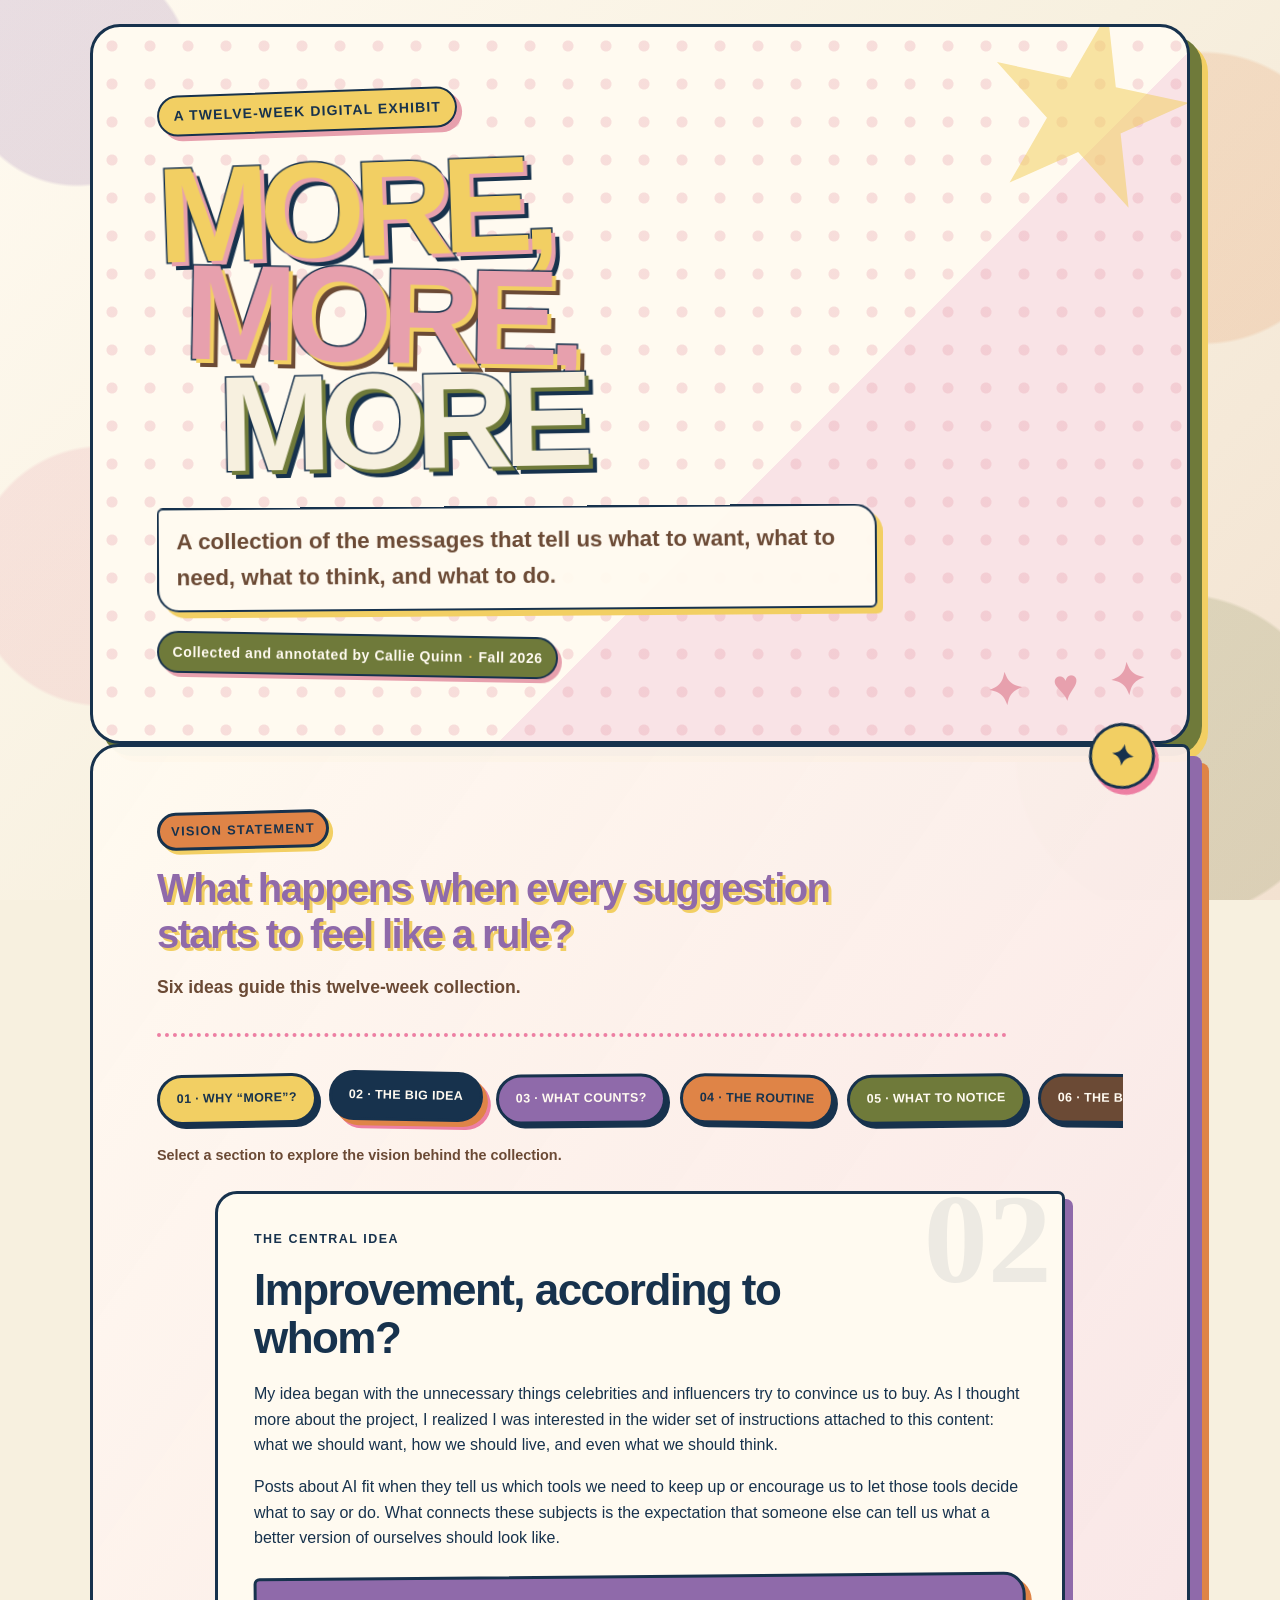
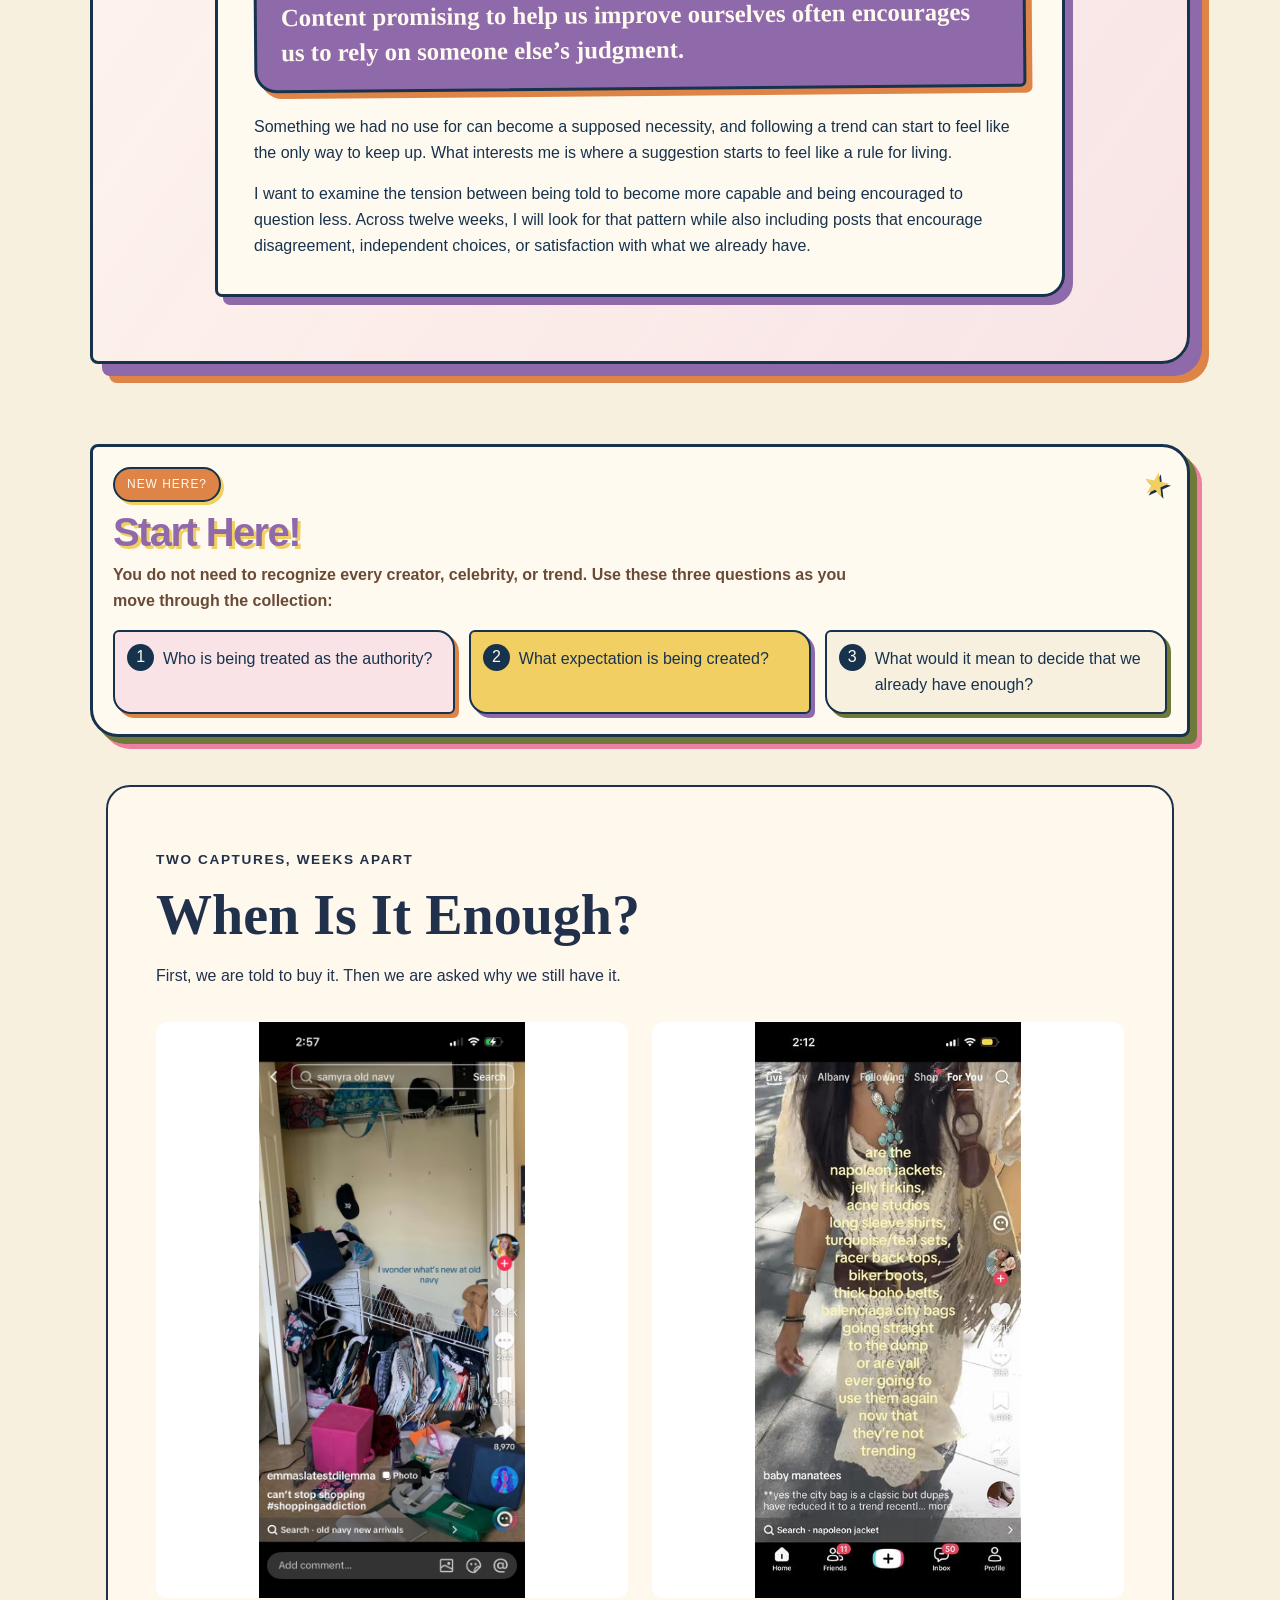
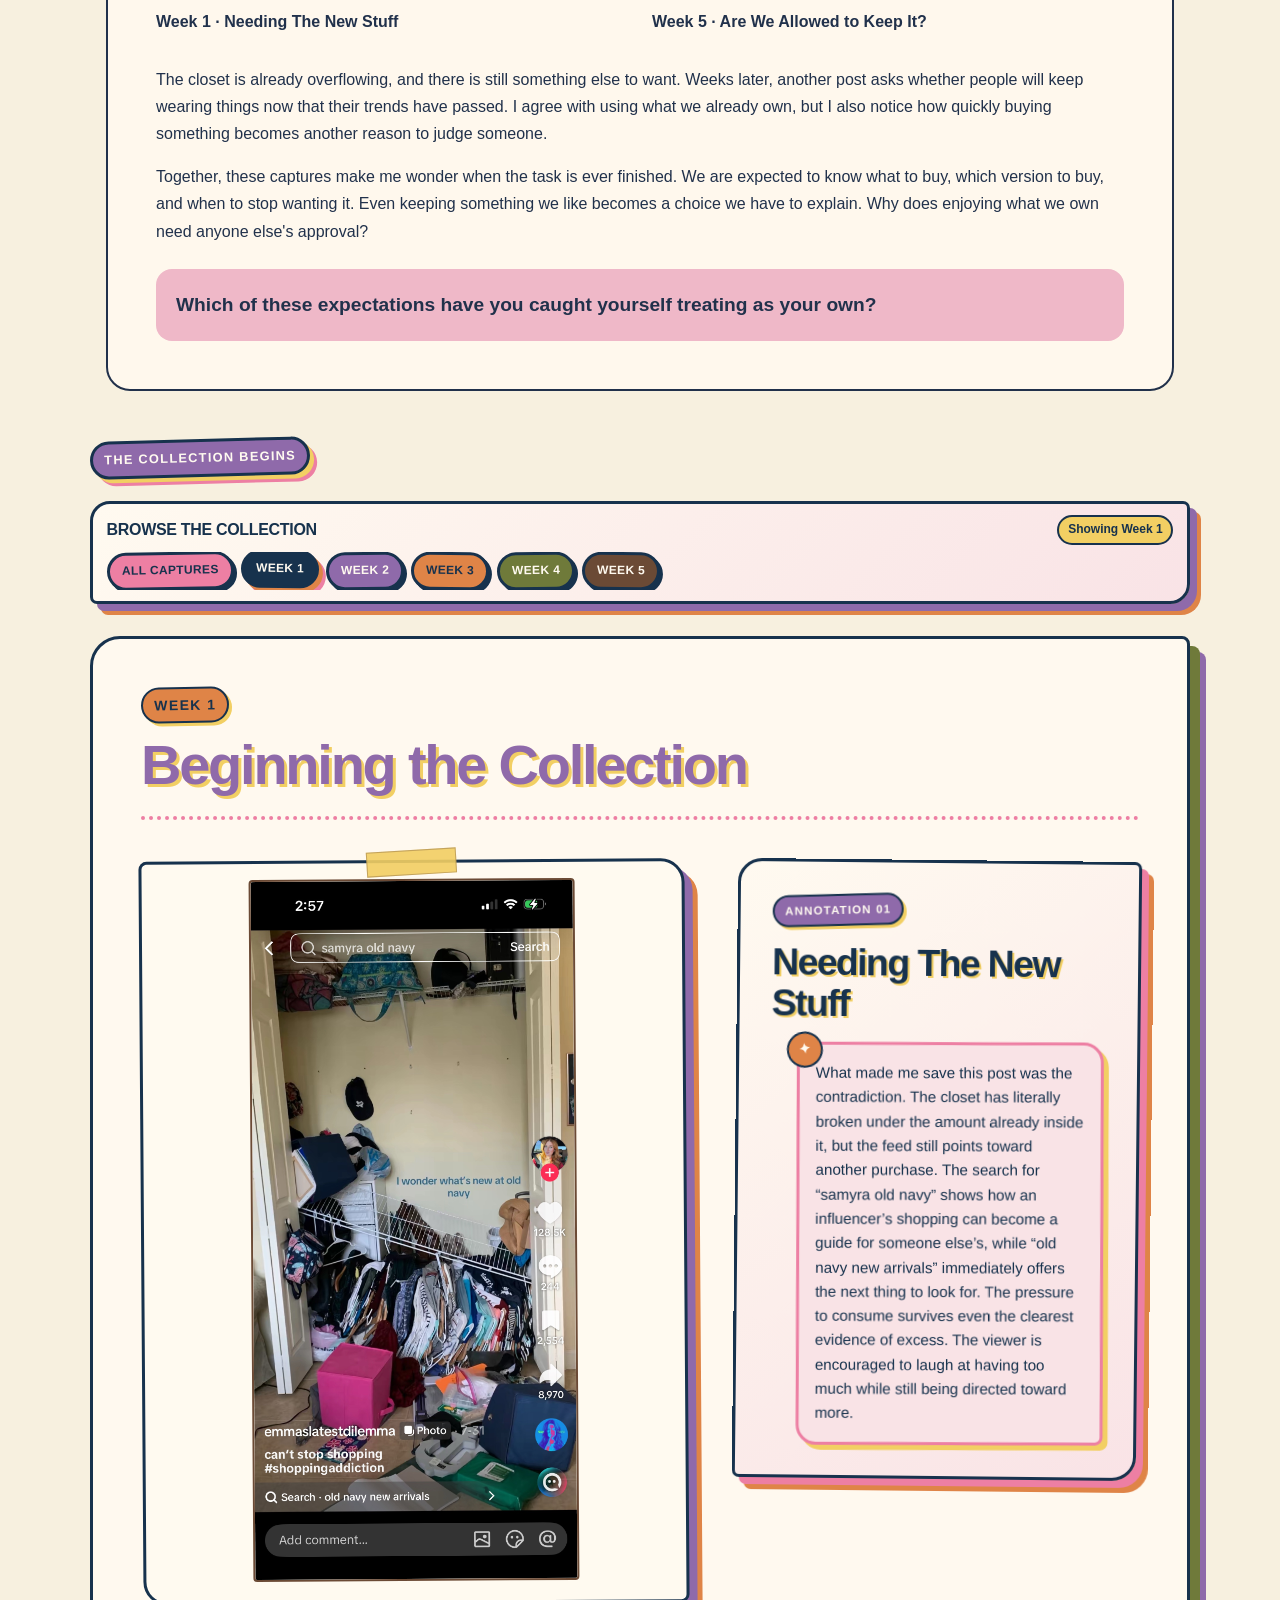
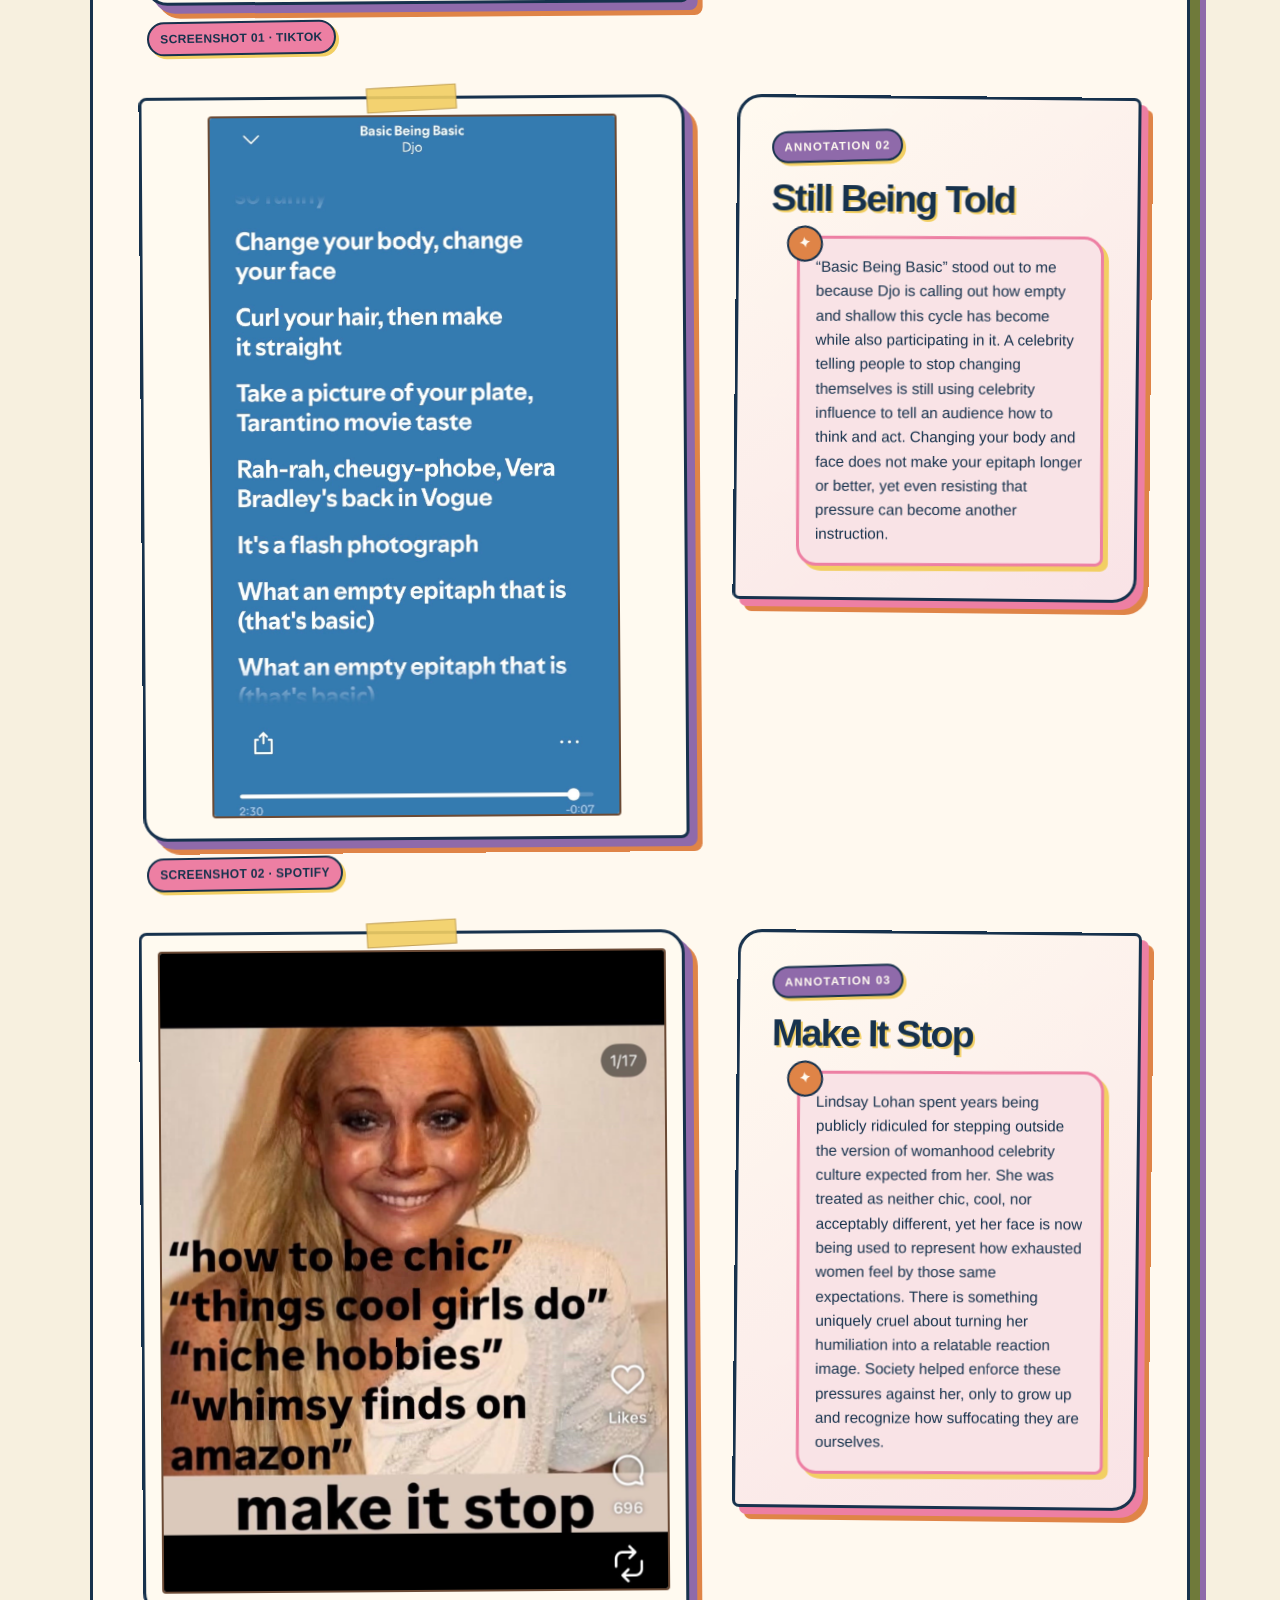
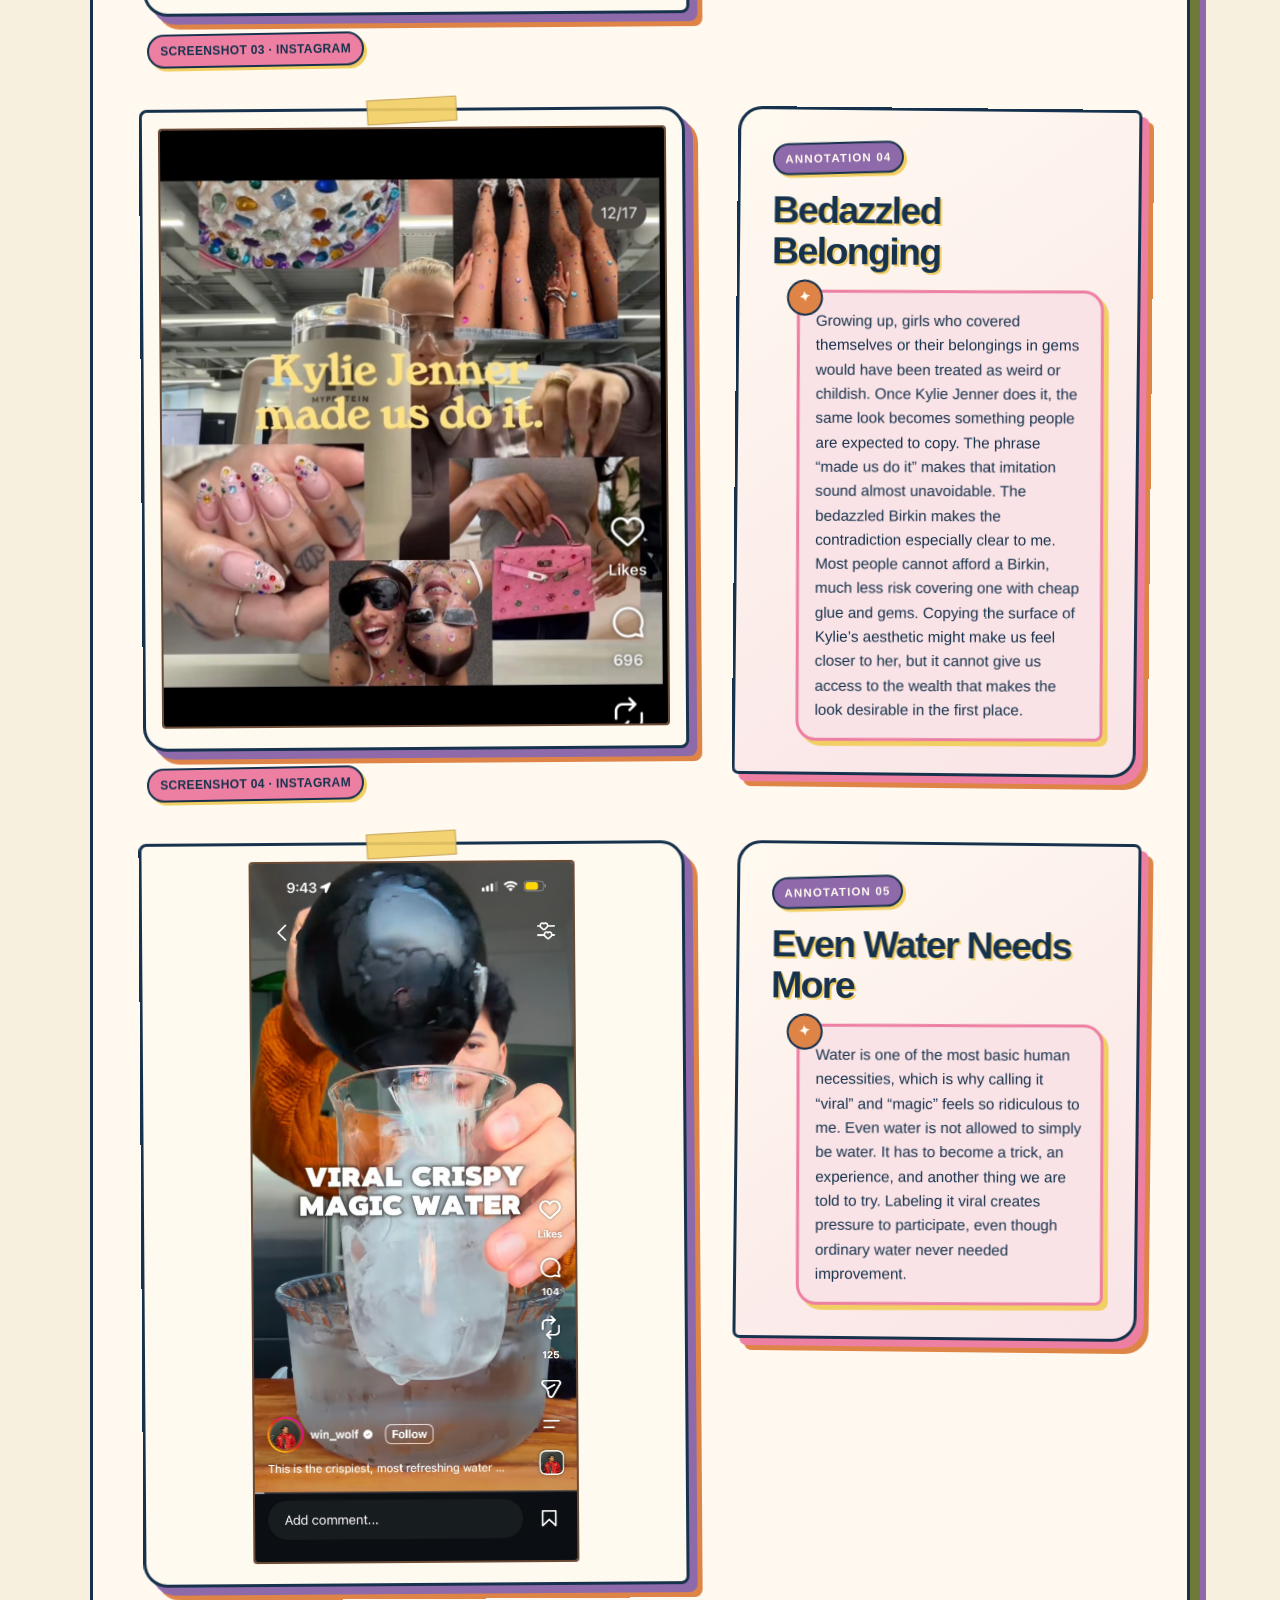
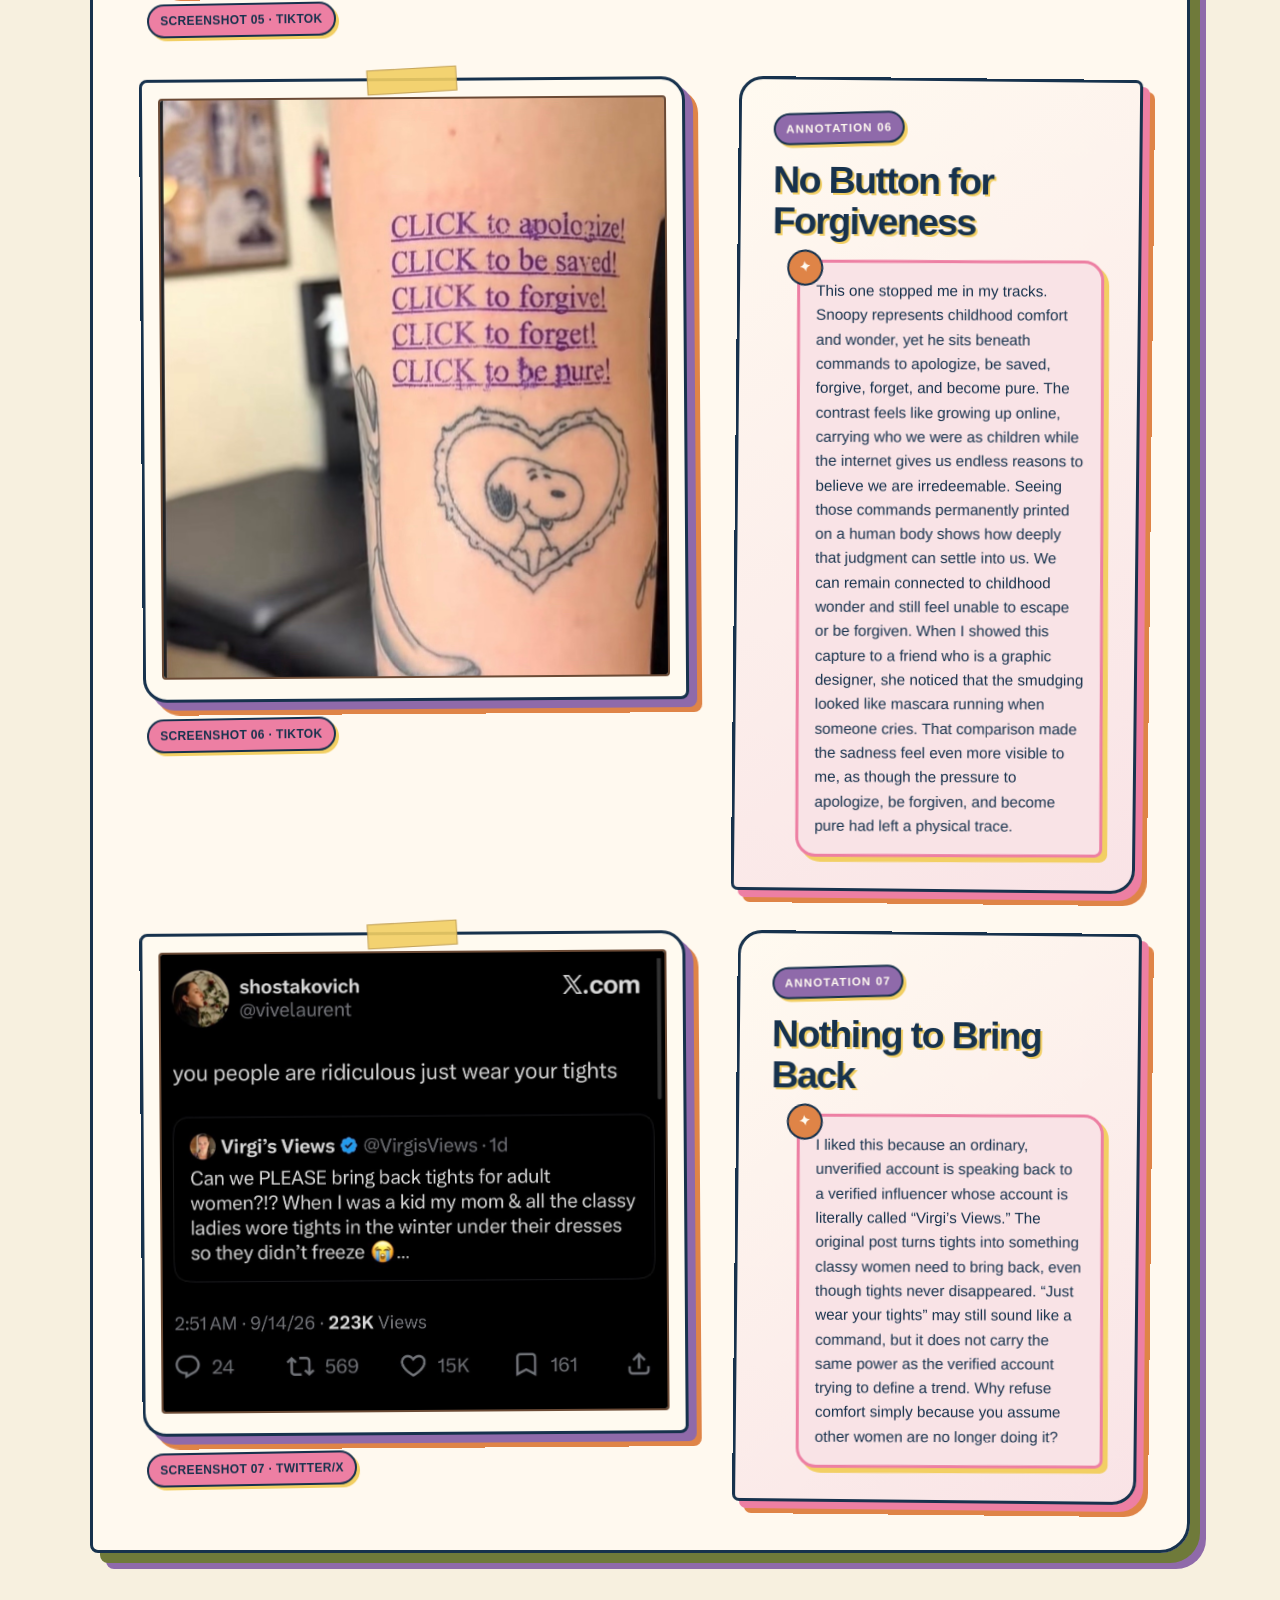
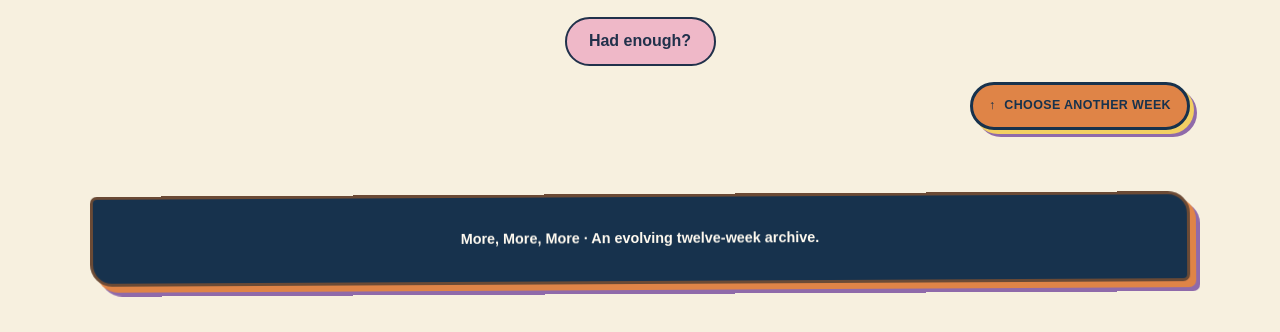
==== commit ae1f4322: "Update index.html" ====
--- a/index.html
+++ b/index.html
@@ -688,5 +688,151 @@
       });
     })();
   </script>
+  <style>
+  #enough-studio {
+    box-sizing: border-box;
+    width: calc(100% - 2rem);
+    max-width: 68rem;
+    margin: 3rem auto;
+    padding: clamp(1.25rem, 4vw, 3rem);
+    border: 2px solid #21314b;
+    border-radius: 1.5rem;
+    background: #fff8ed;
+    color: #21314b;
+  }
+
+  #enough-studio h2 {
+    margin: 0.5rem 0 1rem;
+    font-size: clamp(2rem, 5vw, 3.5rem);
+    line-height: 1.1;
+  }
+
+  #enough-studio p {
+    line-height: 1.7;
+  }
+
+  #enough-studio .studio-label {
+    font-size: 0.85rem;
+    font-weight: 700;
+    letter-spacing: 0.12em;
+    text-transform: uppercase;
+  }
+
+  #enough-studio .studio-pair {
+    display: grid;
+    grid-template-columns: repeat(2, minmax(0, 1fr));
+    gap: 1.5rem;
+    margin: 2rem 0;
+  }
+
+  #enough-studio figure {
+    min-width: 0;
+    margin: 0;
+  }
+
+  #enough-studio img {
+    display: block;
+    width: 100%;
+    height: auto;
+    max-height: 36rem;
+    object-fit: contain;
+    border-radius: 0.75rem;
+    background: #fff;
+  }
+
+  #enough-studio figcaption {
+    margin-top: 0.75rem;
+    font-weight: 700;
+    line-height: 1.5;
+  }
+
+  #enough-studio .studio-question {
+    margin: 1.5rem 0 0;
+    padding: 1.25rem;
+    border-radius: 1rem;
+    background: #efb8c8;
+    font-size: 1.2rem;
+    font-weight: 700;
+  }
+
+  @media (max-width: 640px) {
+    #enough-studio .studio-pair {
+      grid-template-columns: 1fr;
+    }
+  }
+</style>
+
+<script>
+  (() => {
+    const data = window.collectionData || [];
+    const getCapture = (week, number) =>
+      data.find(item => Number(item.week) === week)
+        ?.captures.find(item => Number(item.number) === number);
+
+    const closet = getCapture(1, 1);
+    const trends = getCapture(5, 1);
+    const anchor = document.querySelector(".collection-label");
+
+    if (!closet || !trends || !anchor) return;
+    if (document.getElementById("enough-studio")) return;
+
+    const section = document.createElement("section");
+    section.id = "enough-studio";
+    section.setAttribute("aria-labelledby", "enough-studio-title");
+
+    section.innerHTML = `
+      <p class="studio-label">Two captures, weeks apart</p>
+      <h2 id="enough-studio-title">When Is It Enough?</h2>
+      <p>
+        First, we are told to buy it. Then we are asked why we
+        still have it.
+      </p>
+
+      <div class="studio-pair"></div>
+
+      <p>
+        The closet is already overflowing, and there is still
+        something else to want. Weeks later, another post asks
+        whether people will keep wearing things now that their
+        trends have passed. I agree with using what we already
+        own, but I also notice how quickly buying something
+        becomes another reason to judge someone.
+      </p>
+      <p>
+        Together, these captures make me wonder when the task is
+        ever finished. We are expected to know what to buy, which
+        version to buy, and when to stop wanting it. Even keeping
+        something we like becomes a choice we have to explain.
+        Why does enjoying what we own need anyone else's approval?
+      </p>
+
+      <p class="studio-question">
+        Which of these expectations have you caught yourself
+        treating as your own?
+      </p>
+    `;
+
+    const pair = section.querySelector(".studio-pair");
+
+    [
+      { capture: closet, week: 1 },
+      { capture: trends, week: 5 }
+    ].forEach(({ capture, week }) => {
+      const figure = document.createElement("figure");
+      const image = document.createElement("img");
+      const caption = document.createElement("figcaption");
+
+      image.src = capture.image;
+      image.alt = capture.alt || capture.title;
+      image.loading = "lazy";
+      caption.textContent = `Week ${week} · ${capture.title}`;
+
+      figure.append(image, caption);
+      pair.appendChild(figure);
+    });
+
+    anchor.before(section);
+  })();
+</script>
 </body>
 </html>
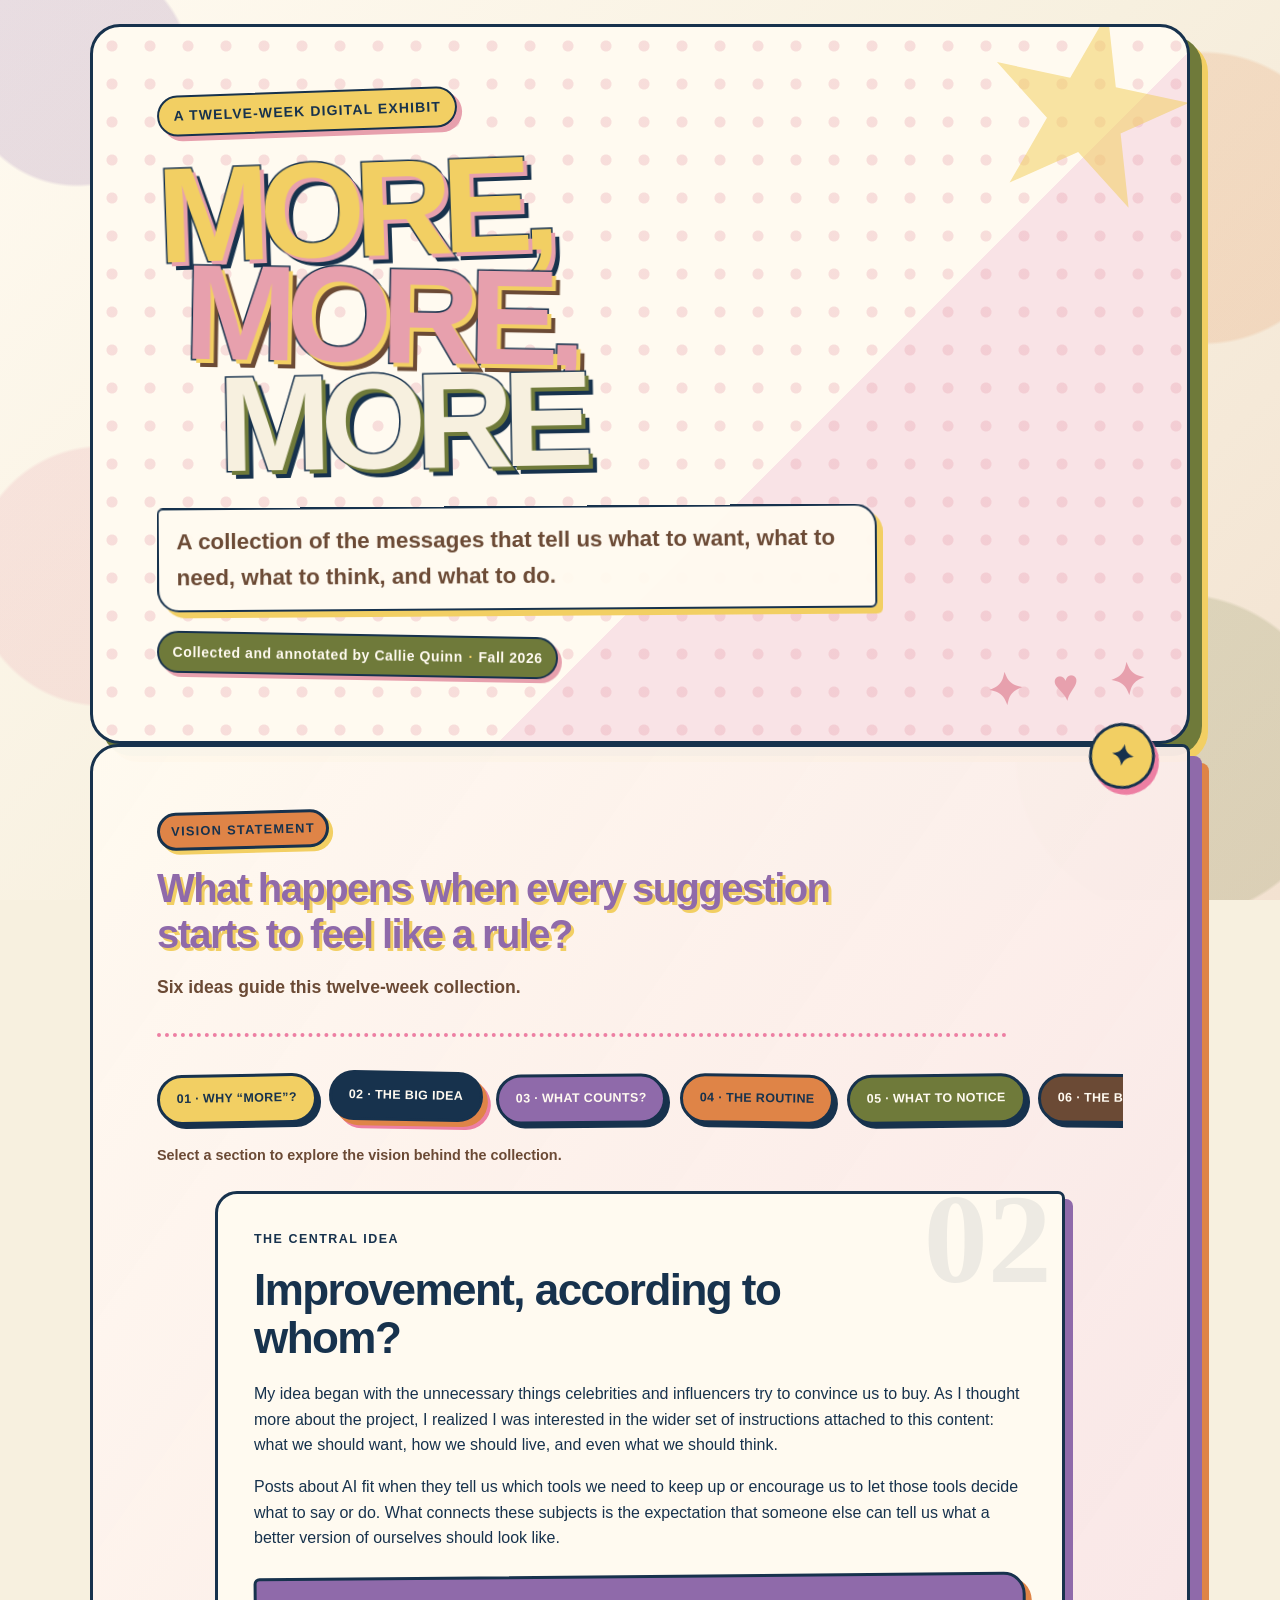
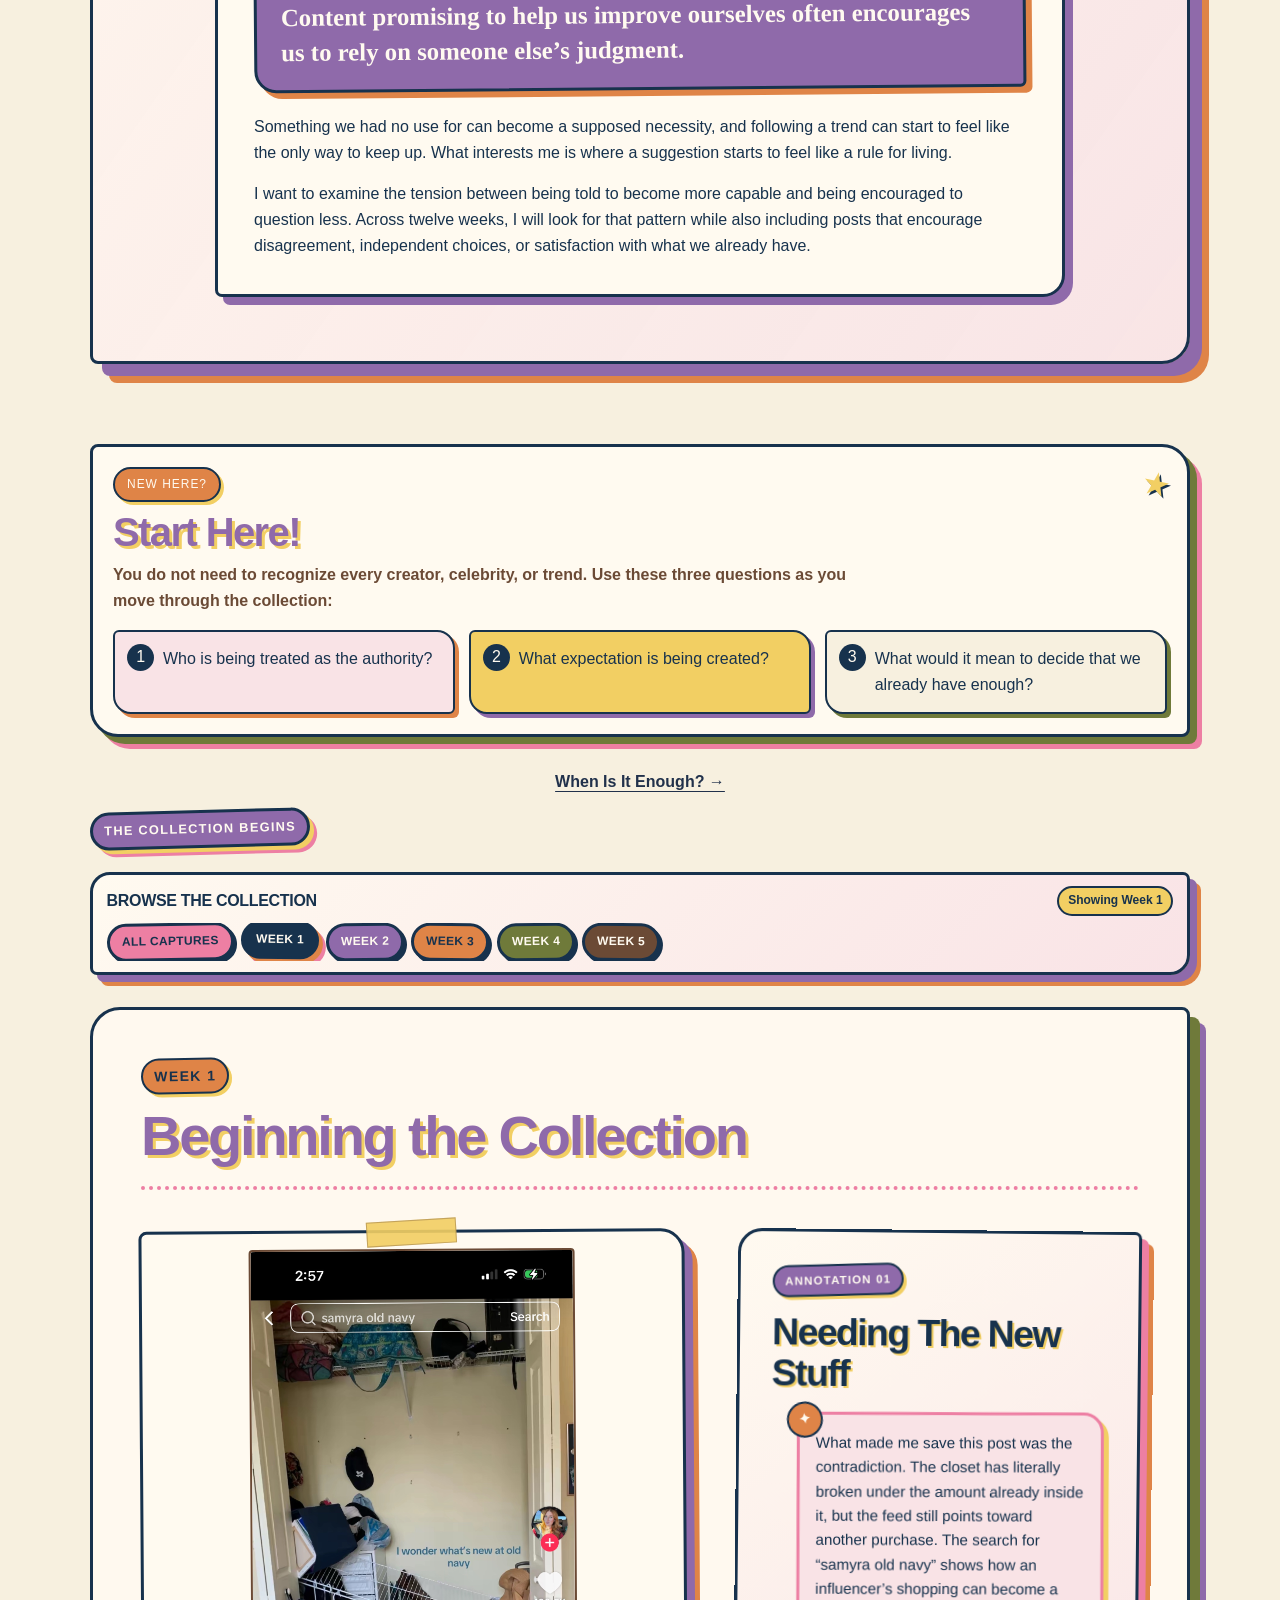
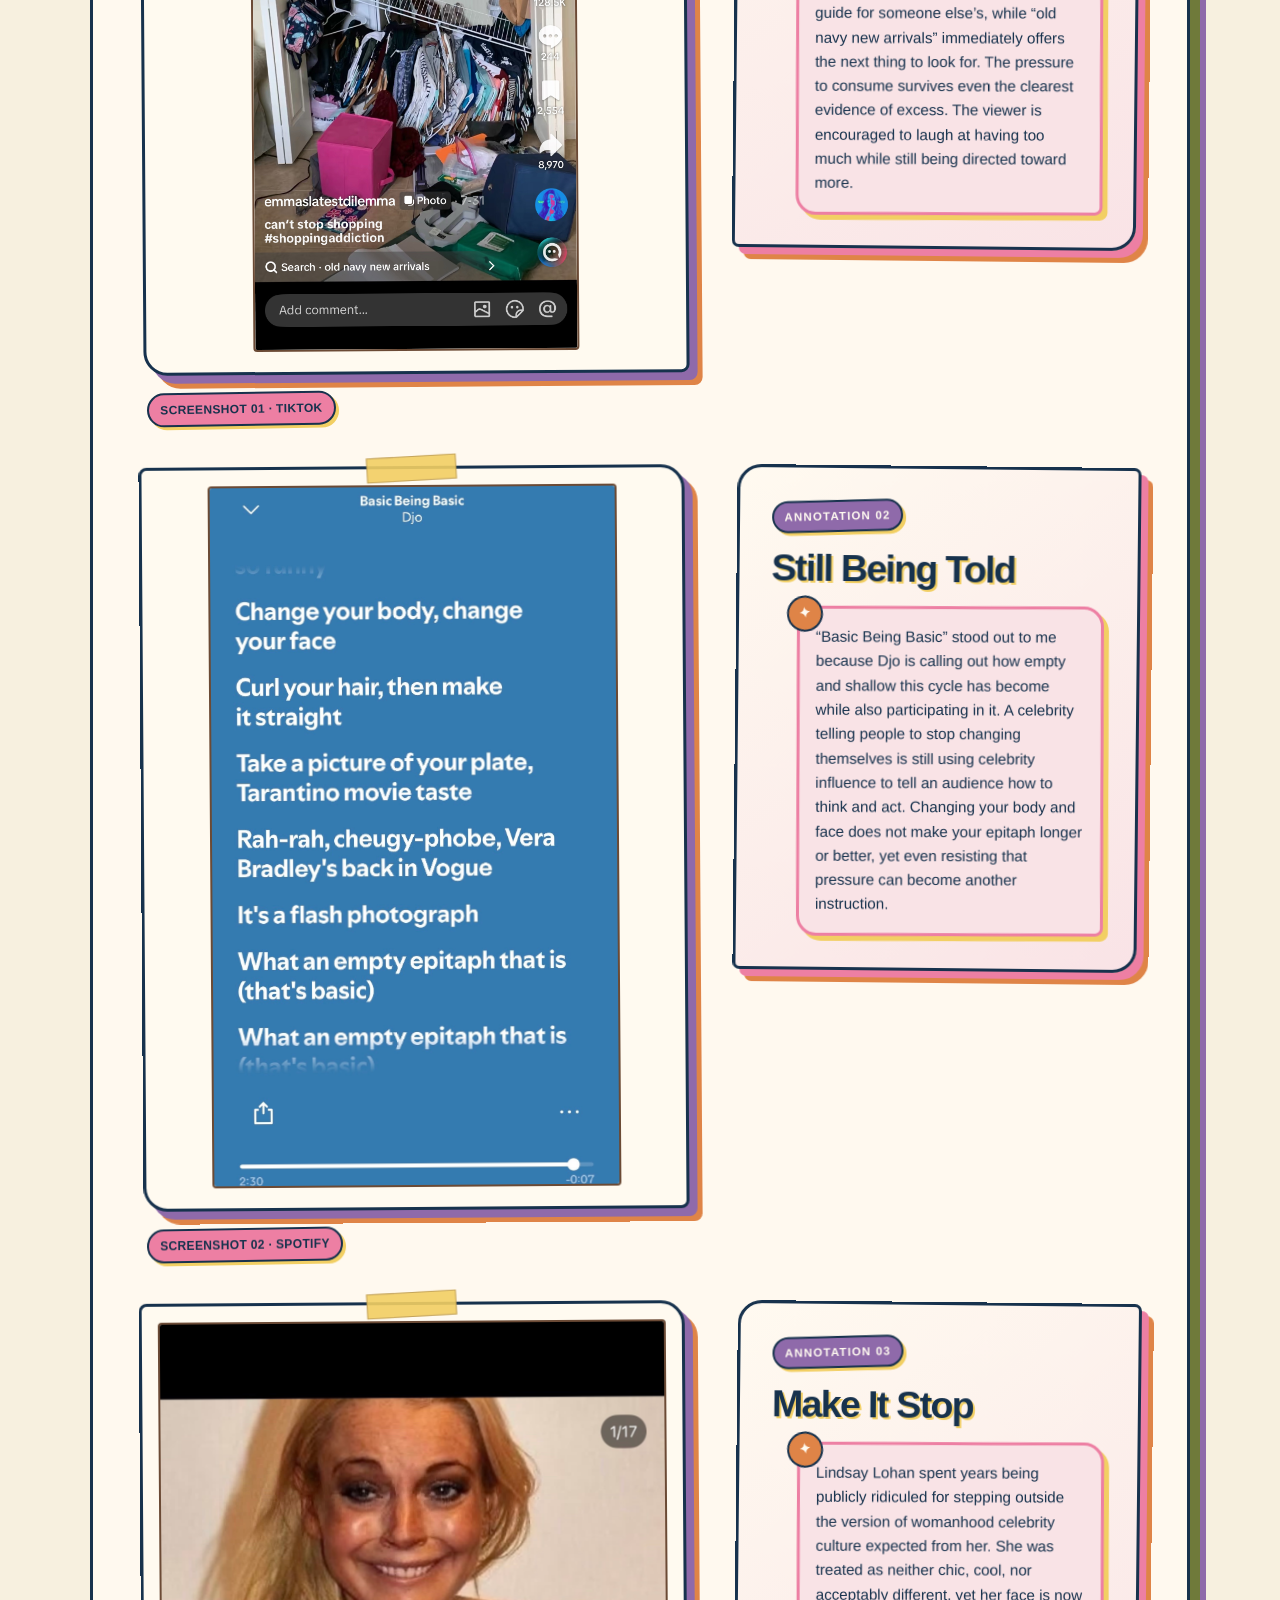
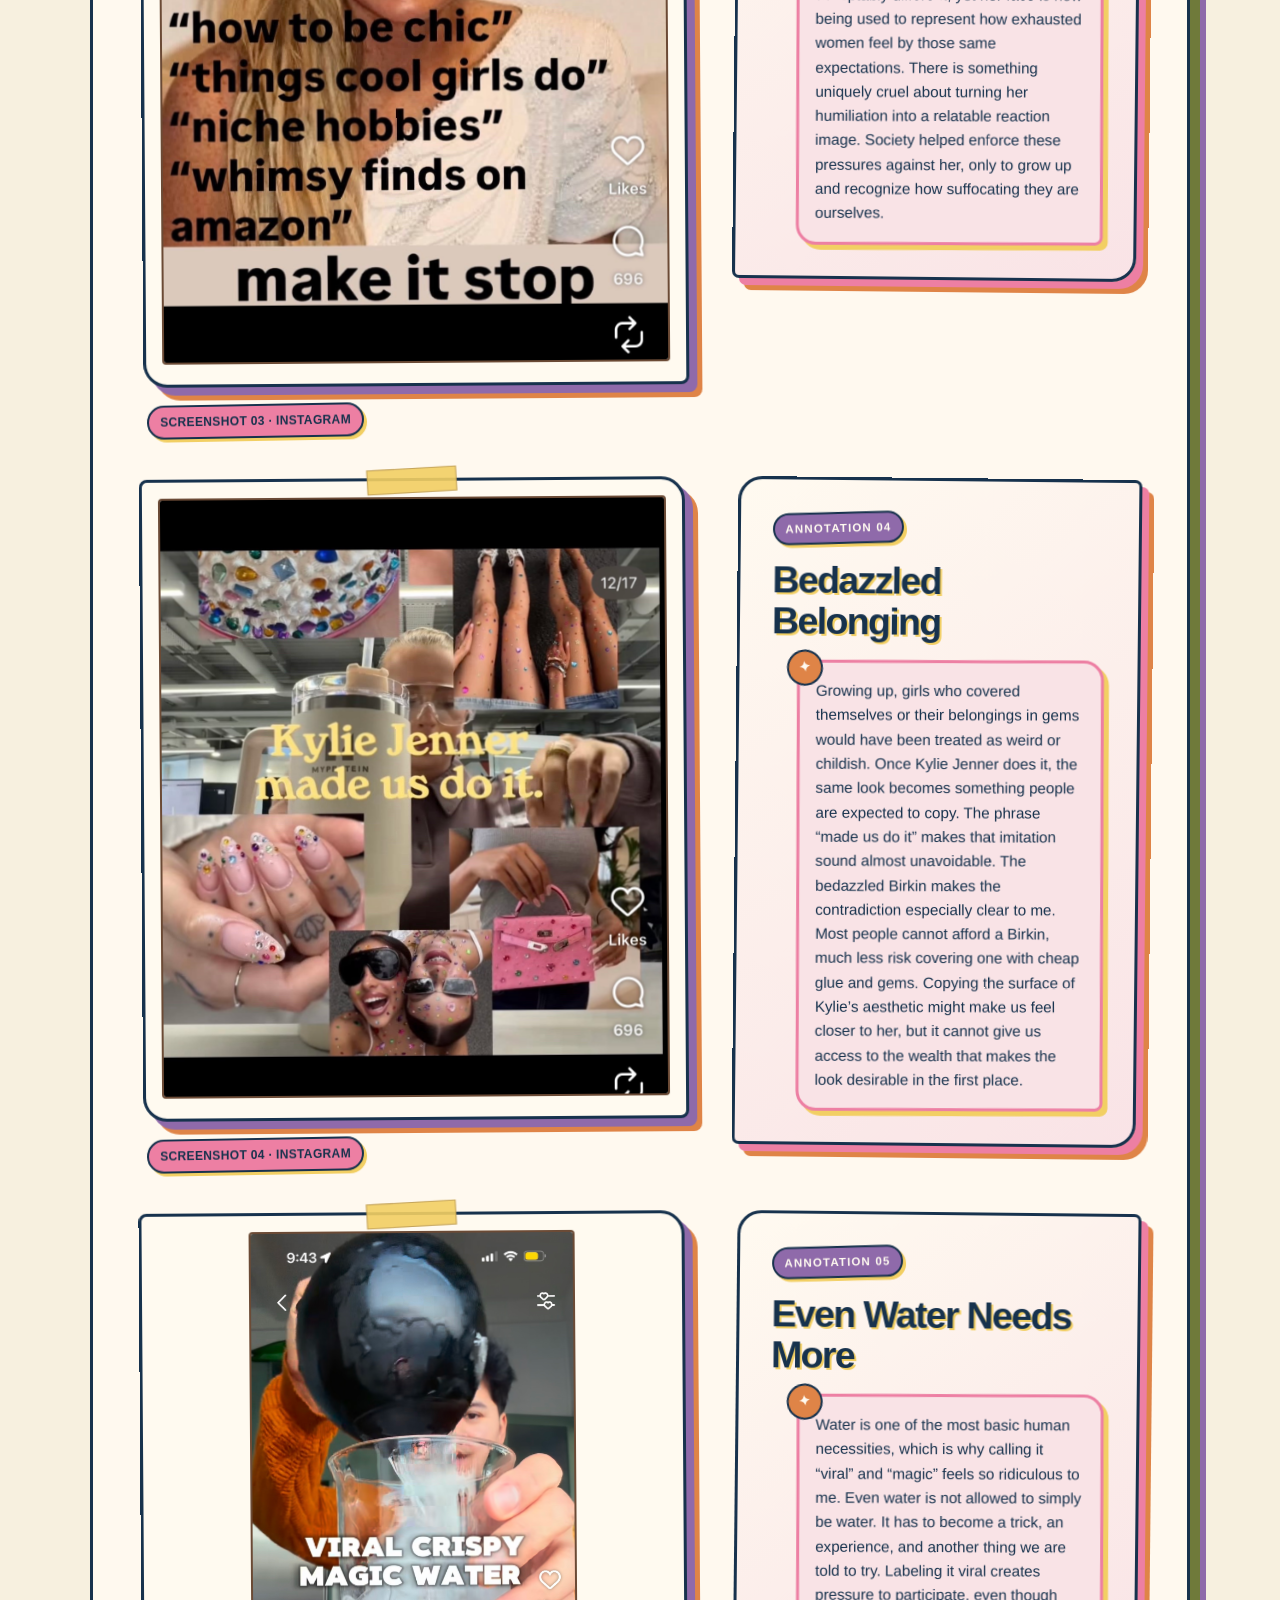
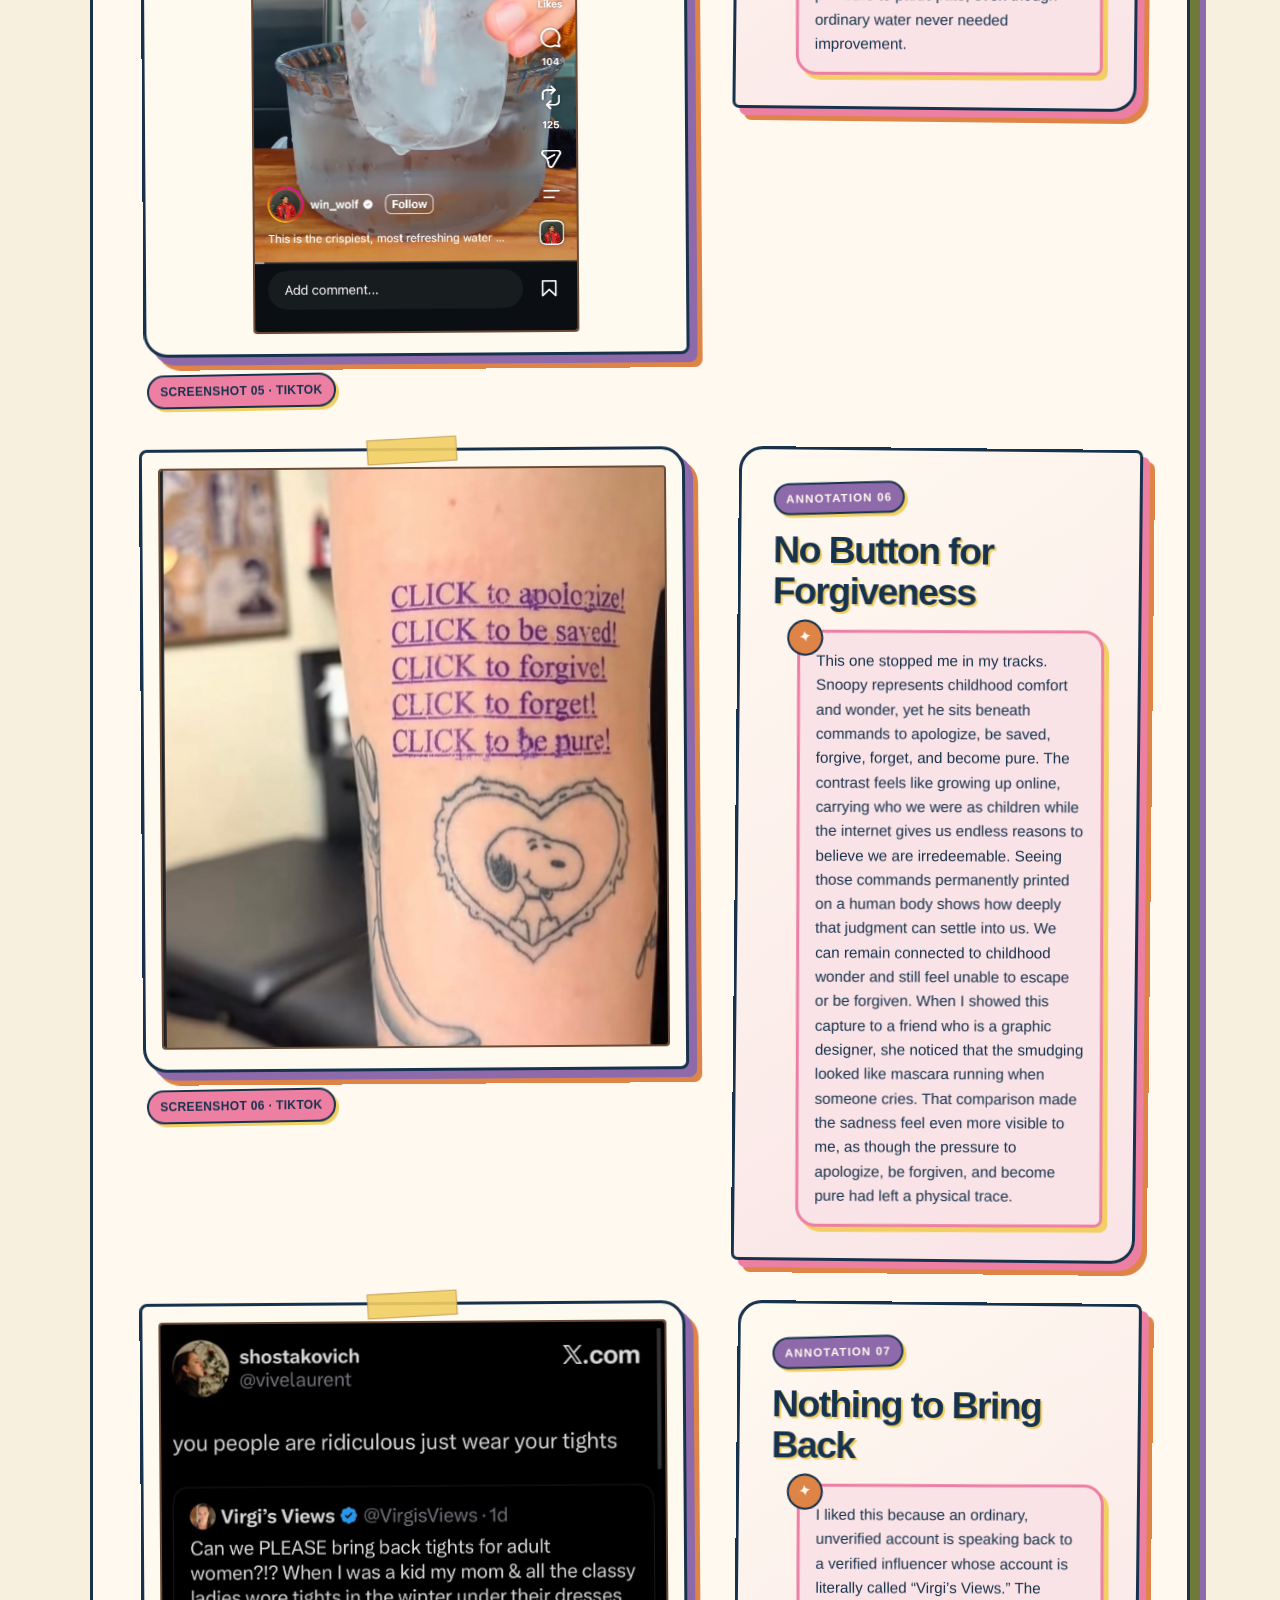
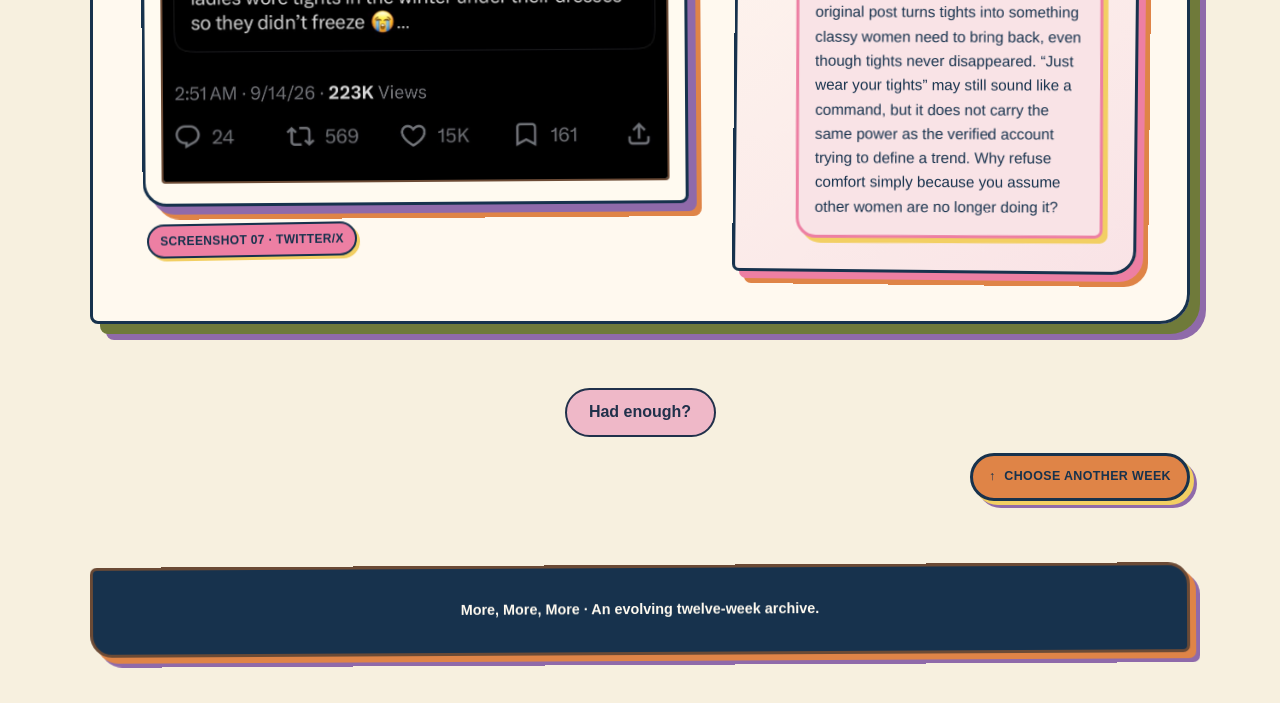
==== commit a2beb6c8: "Update index.html" ====
--- a/index.html
+++ b/index.html
@@ -688,150 +688,23 @@
       });
     })();
   </script>
-  <style>
-  #enough-studio {
-    box-sizing: border-box;
-    width: calc(100% - 2rem);
-    max-width: 68rem;
-    margin: 3rem auto;
-    padding: clamp(1.25rem, 4vw, 3rem);
-    border: 2px solid #21314b;
-    border-radius: 1.5rem;
-    background: #fff8ed;
-    color: #21314b;
-  }
-
-  #enough-studio h2 {
-    margin: 0.5rem 0 1rem;
-    font-size: clamp(2rem, 5vw, 3.5rem);
-    line-height: 1.1;
-  }
-
-  #enough-studio p {
-    line-height: 1.7;
-  }
-
-  #enough-studio .studio-label {
-    font-size: 0.85rem;
-    font-weight: 700;
-    letter-spacing: 0.12em;
-    text-transform: uppercase;
-  }
-
-  #enough-studio .studio-pair {
-    display: grid;
-    grid-template-columns: repeat(2, minmax(0, 1fr));
-    gap: 1.5rem;
-    margin: 2rem 0;
-  }
-
-  #enough-studio figure {
-    min-width: 0;
-    margin: 0;
-  }
-
-  #enough-studio img {
-    display: block;
-    width: 100%;
-    height: auto;
-    max-height: 36rem;
-    object-fit: contain;
-    border-radius: 0.75rem;
-    background: #fff;
-  }
-
-  #enough-studio figcaption {
-    margin-top: 0.75rem;
-    font-weight: 700;
-    line-height: 1.5;
-  }
-
-  #enough-studio .studio-question {
-    margin: 1.5rem 0 0;
-    padding: 1.25rem;
-    border-radius: 1rem;
-    background: #efb8c8;
-    font-size: 1.2rem;
-    font-weight: 700;
-  }
-
-  @media (max-width: 640px) {
-    #enough-studio .studio-pair {
-      grid-template-columns: 1fr;
-    }
-  }
-</style>
-
-<script>
+ <script>
   (() => {
-    const data = window.collectionData || [];
-    const getCapture = (week, number) =>
-      data.find(item => Number(item.week) === week)
-        ?.captures.find(item => Number(item.number) === number);
-
-    const closet = getCapture(1, 1);
-    const trends = getCapture(5, 1);
     const anchor = document.querySelector(".collection-label");
-
-    if (!closet || !trends || !anchor) return;
-    if (document.getElementById("enough-studio")) return;
-
-    const section = document.createElement("section");
-    section.id = "enough-studio";
-    section.setAttribute("aria-labelledby", "enough-studio-title");
-
-    section.innerHTML = `
-      <p class="studio-label">Two captures, weeks apart</p>
-      <h2 id="enough-studio-title">When Is It Enough?</h2>
-      <p>
-        First, we are told to buy it. Then we are asked why we
-        still have it.
-      </p>
-
-      <div class="studio-pair"></div>
-
-      <p>
-        The closet is already overflowing, and there is still
-        something else to want. Weeks later, another post asks
-        whether people will keep wearing things now that their
-        trends have passed. I agree with using what we already
-        own, but I also notice how quickly buying something
-        becomes another reason to judge someone.
-      </p>
-      <p>
-        Together, these captures make me wonder when the task is
-        ever finished. We are expected to know what to buy, which
-        version to buy, and when to stop wanting it. Even keeping
-        something we like becomes a choice we have to explain.
-        Why does enjoying what we own need anyone else's approval?
-      </p>
-
-      <p class="studio-question">
-        Which of these expectations have you caught yourself
-        treating as your own?
-      </p>
-    `;
-
-    const pair = section.querySelector(".studio-pair");
-
-    [
-      { capture: closet, week: 1 },
-      { capture: trends, week: 5 }
-    ].forEach(({ capture, week }) => {
-      const figure = document.createElement("figure");
-      const image = document.createElement("img");
-      const caption = document.createElement("figcaption");
-
-      image.src = capture.image;
-      image.alt = capture.alt || capture.title;
-      image.loading = "lazy";
-      caption.textContent = `Week ${week} · ${capture.title}`;
-
-      figure.append(image, caption);
-      pair.appendChild(figure);
-    });
-
-    anchor.before(section);
+    if (!anchor) return;
+
+    const paragraph = document.createElement("p");
+    paragraph.style.cssText =
+      "margin:1rem auto;text-align:center;padding:0 1rem;";
+
+    const link = document.createElement("a");
+    link.href = "when-is-it-enough.html";
+    link.textContent = "When Is It Enough? →";
+    link.style.cssText =
+      "color:#21314b;font-weight:700;text-underline-offset:4px;";
+
+    paragraph.append(link);
+    anchor.before(paragraph);
   })();
 </script>
 </body>
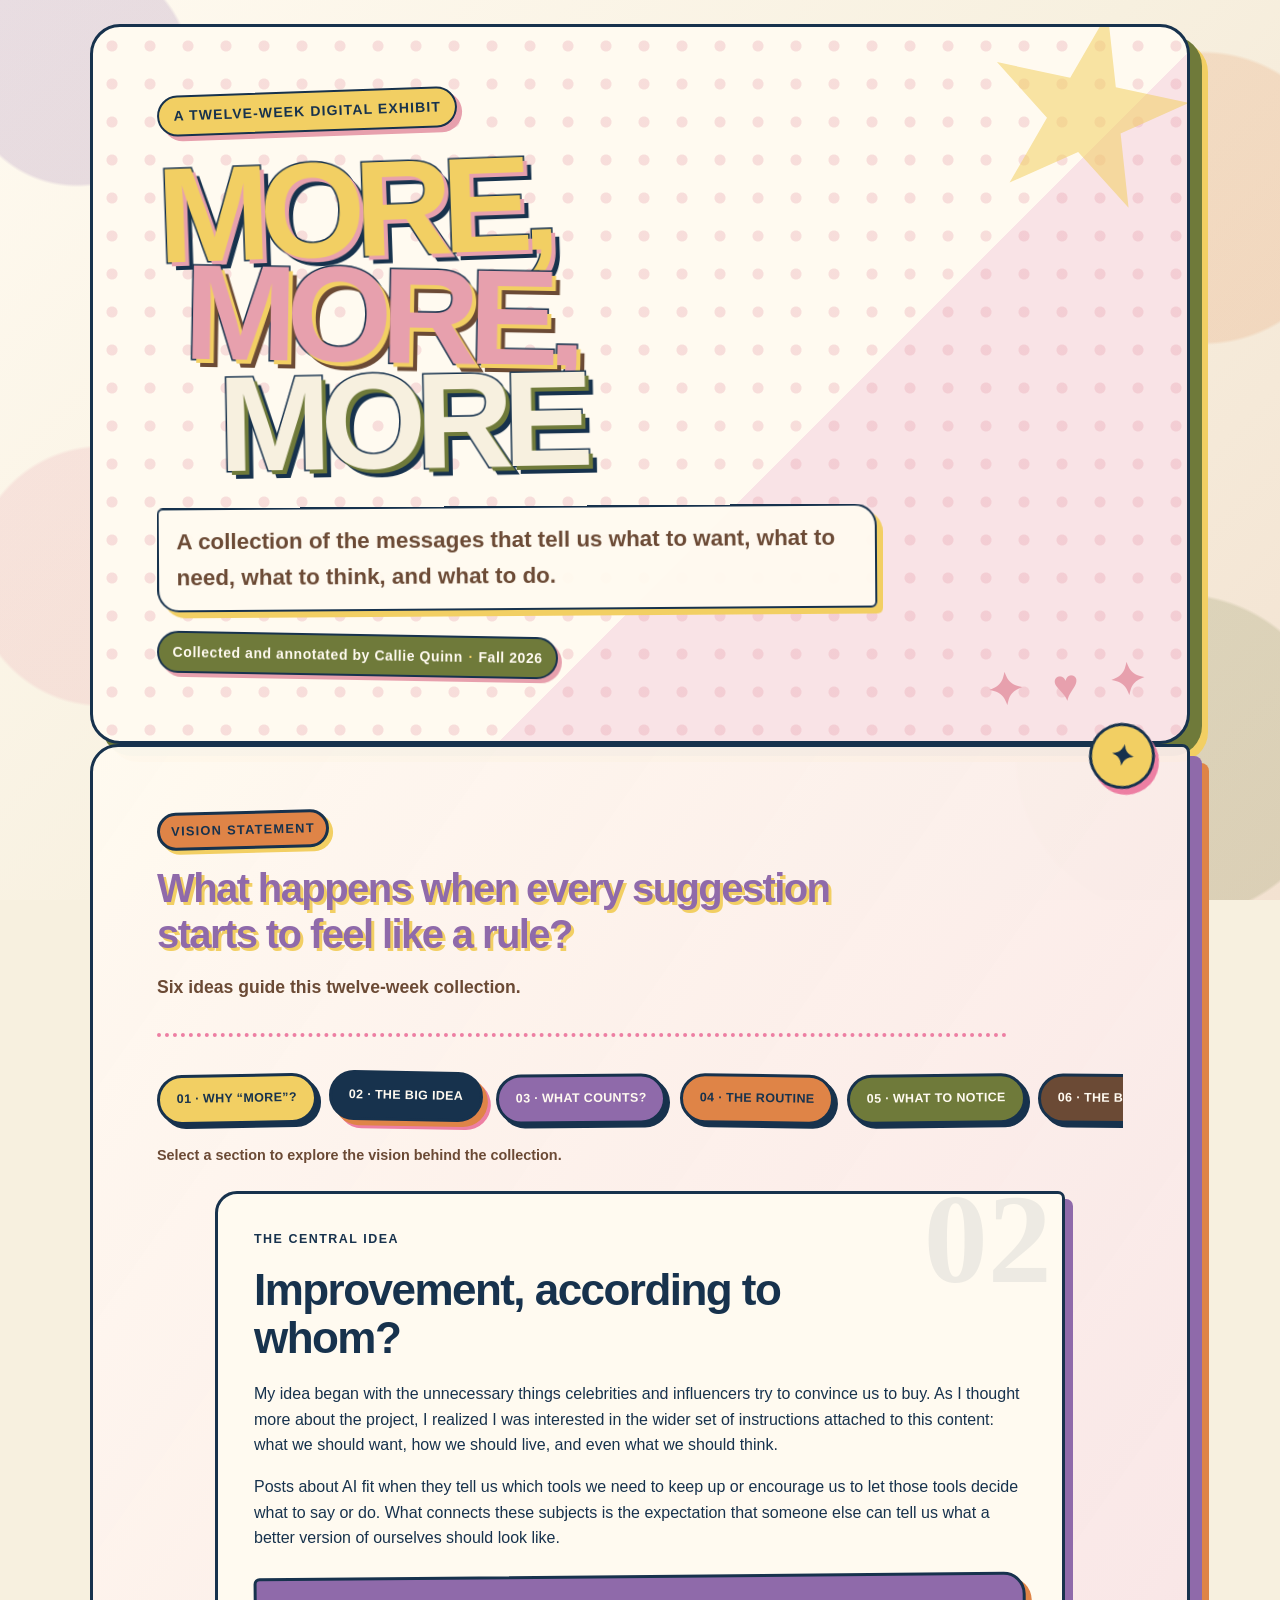
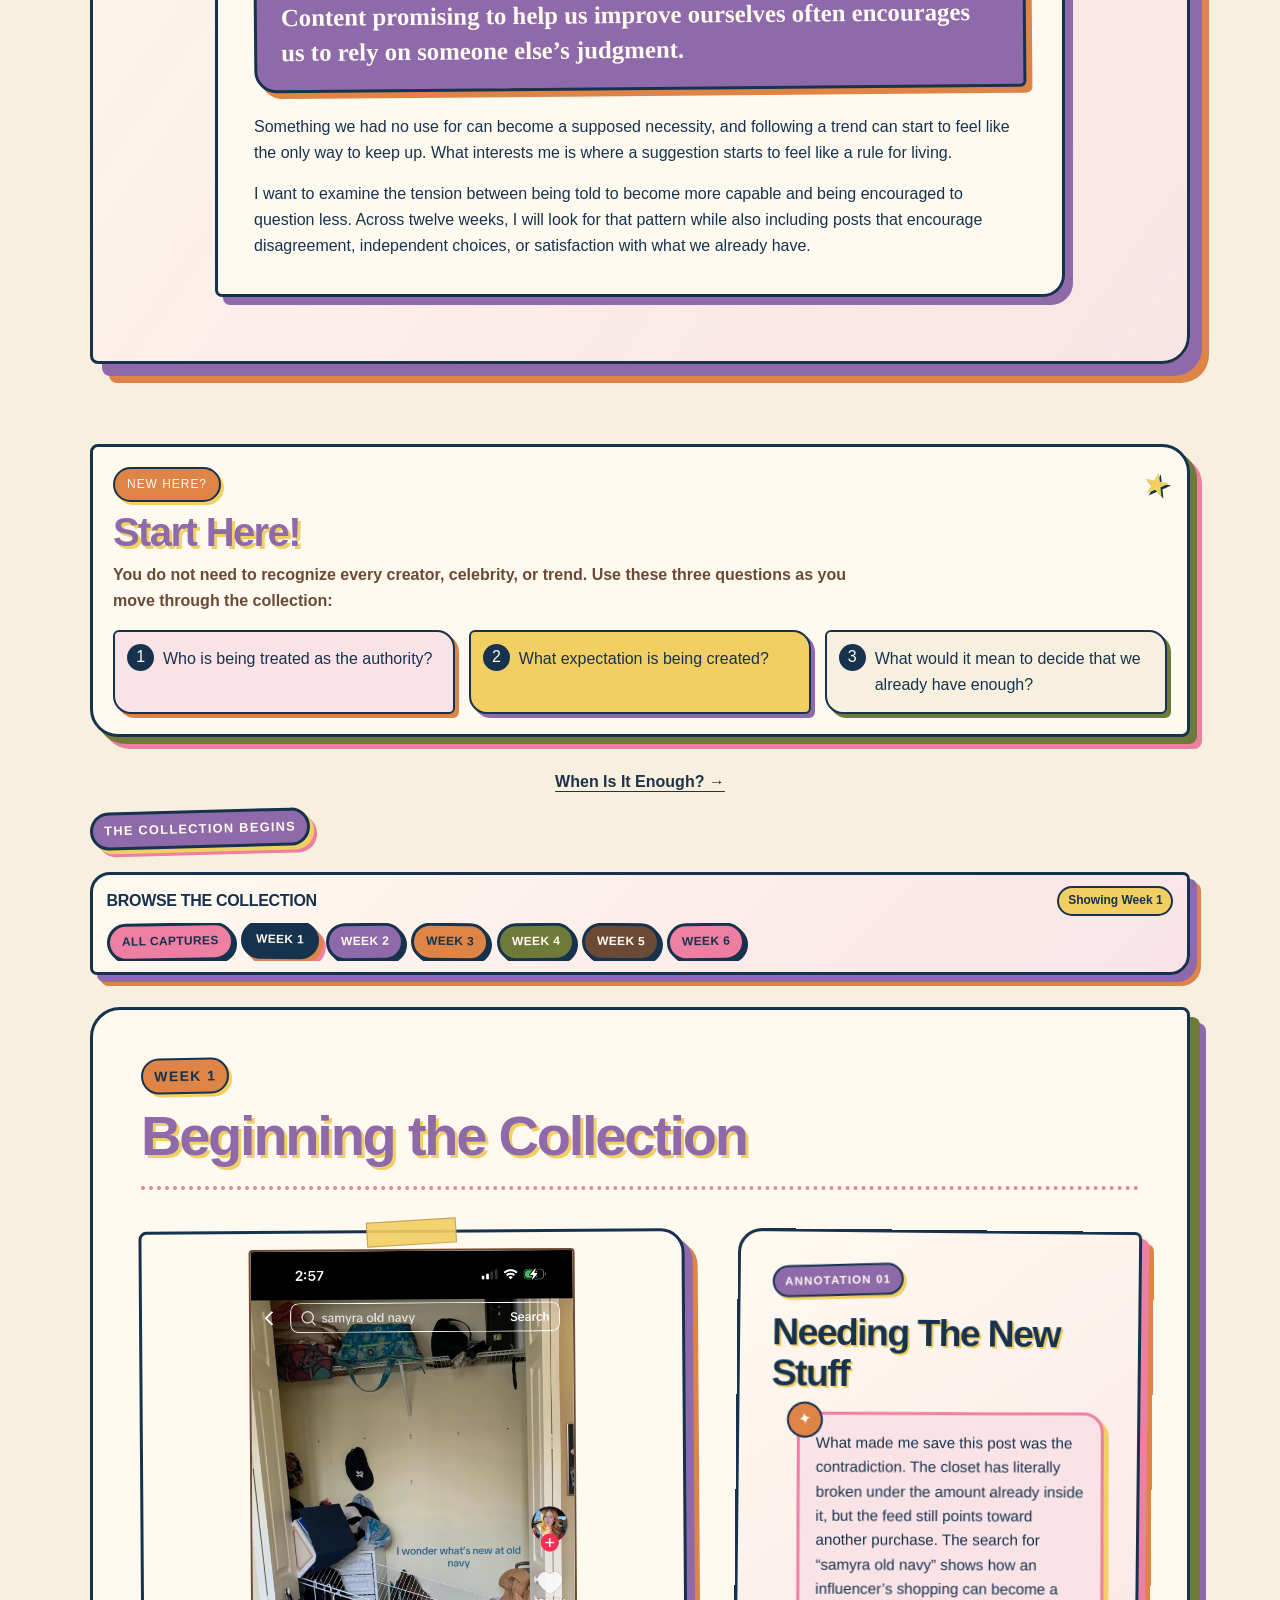
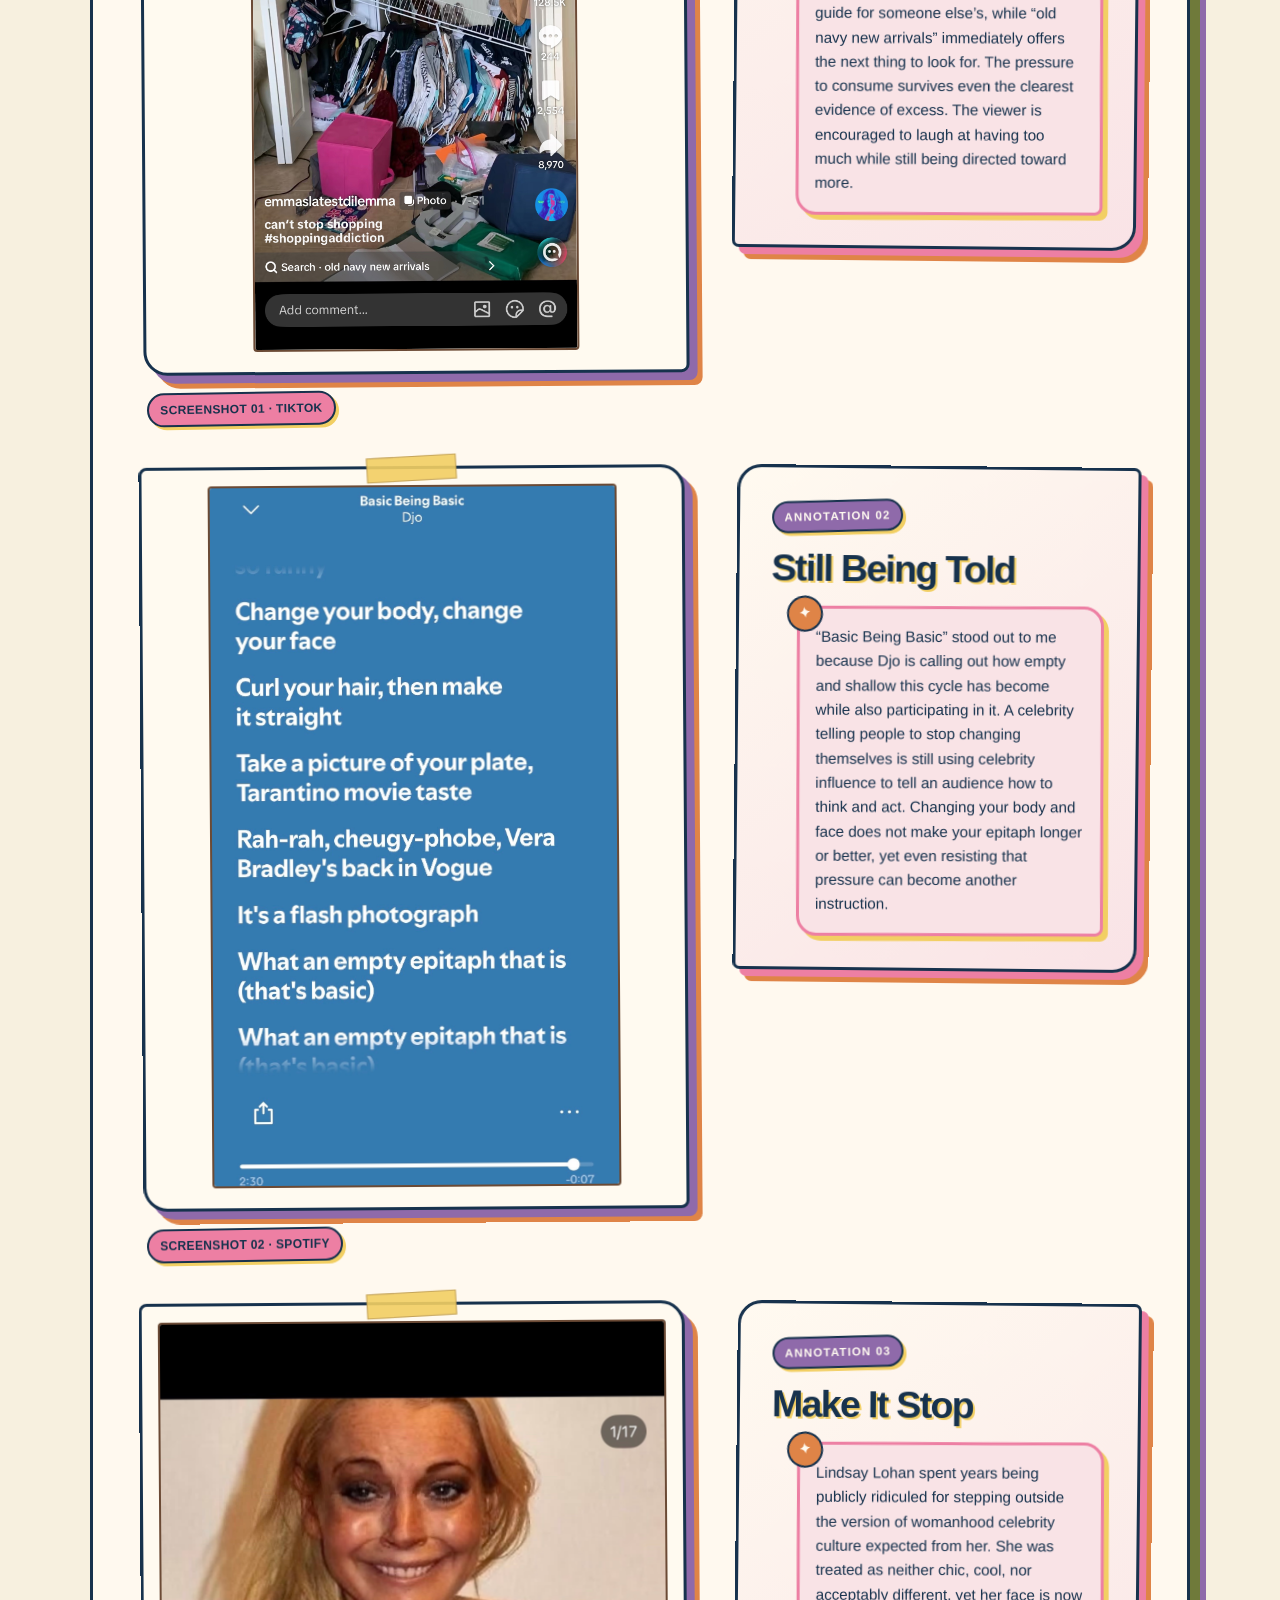
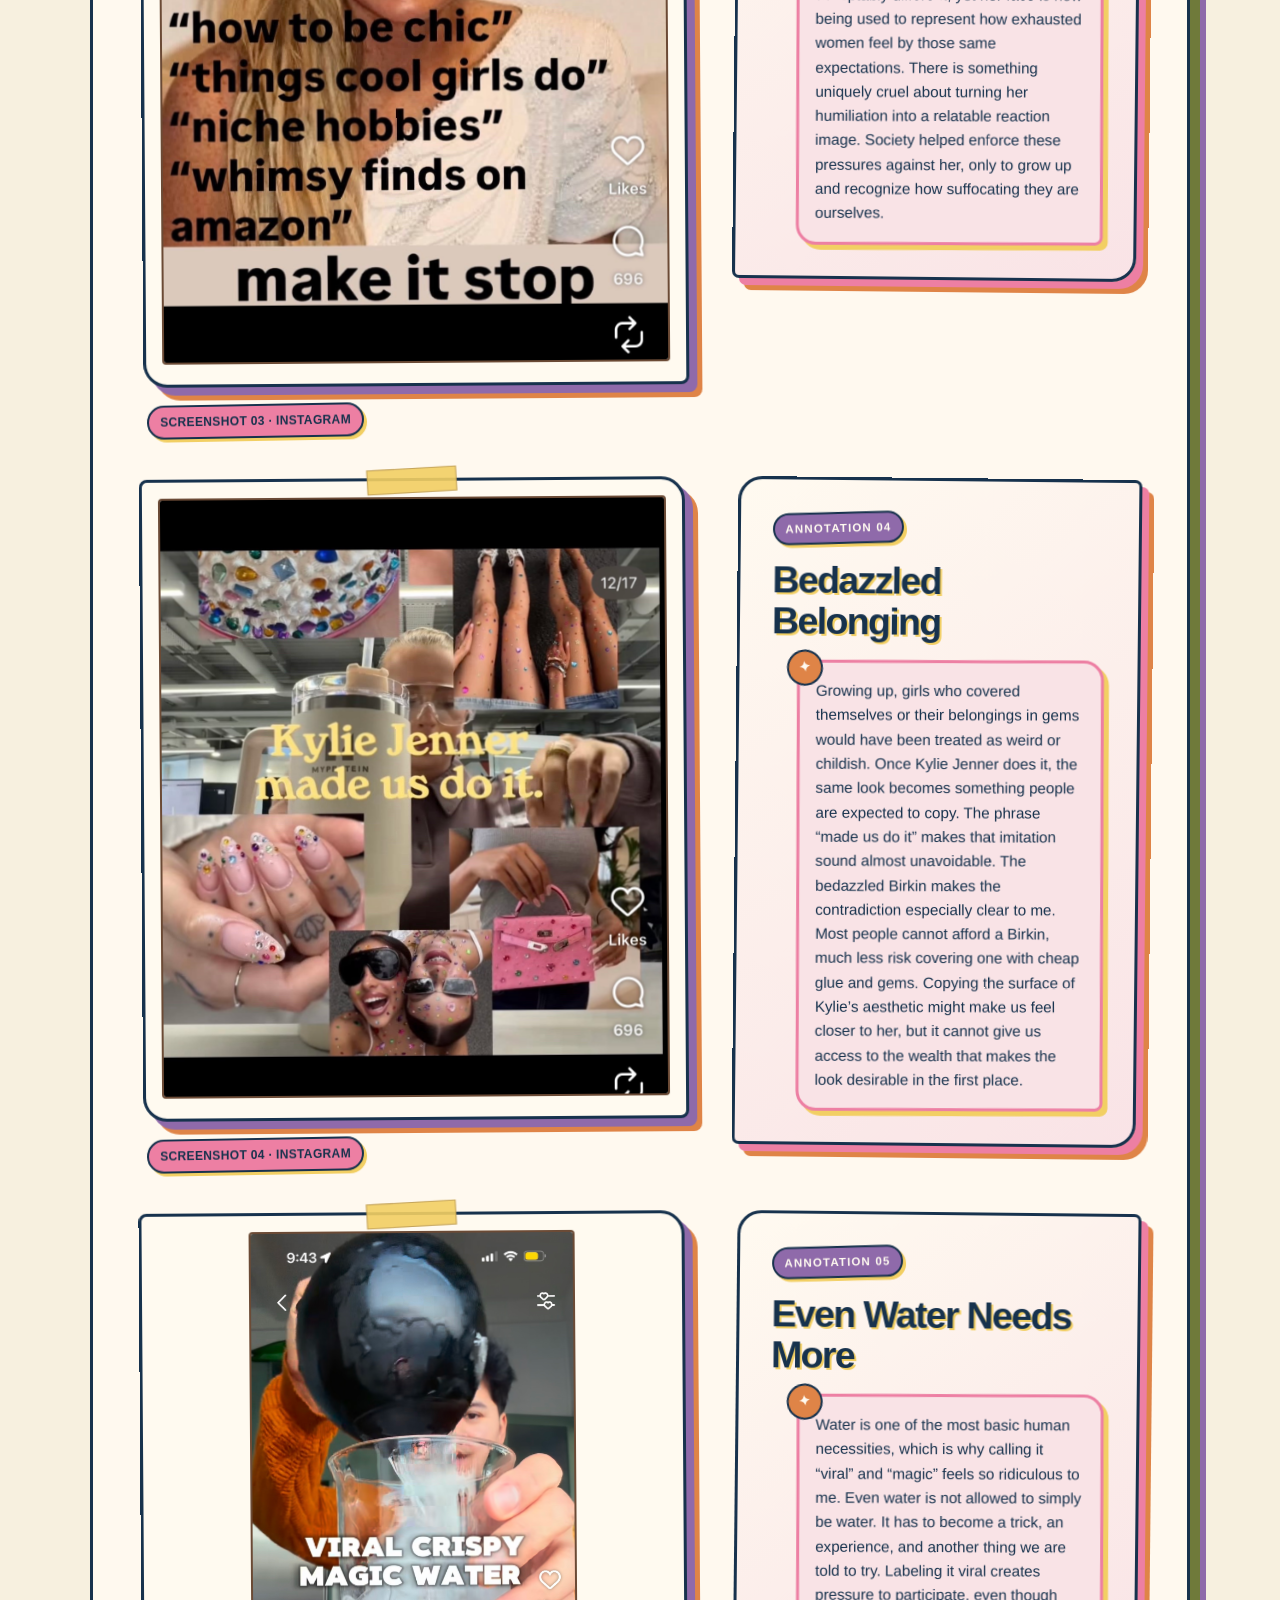
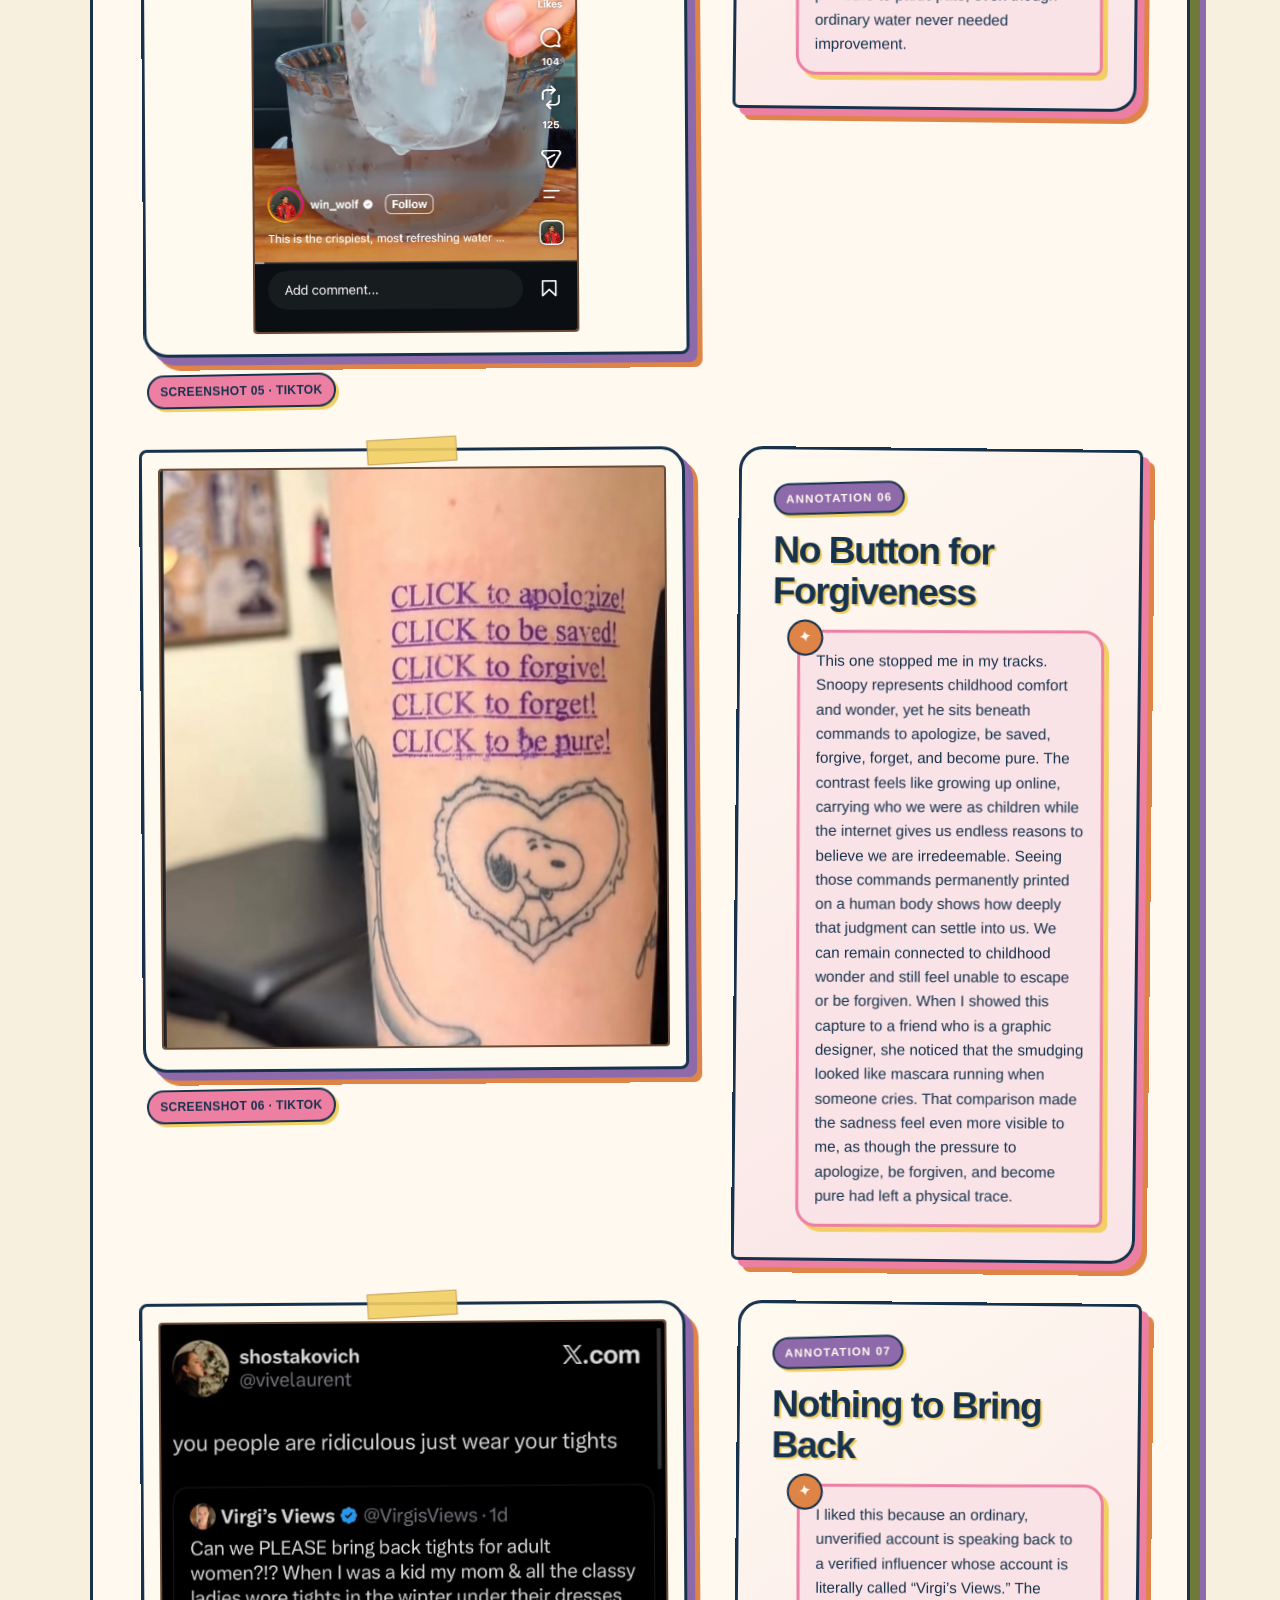
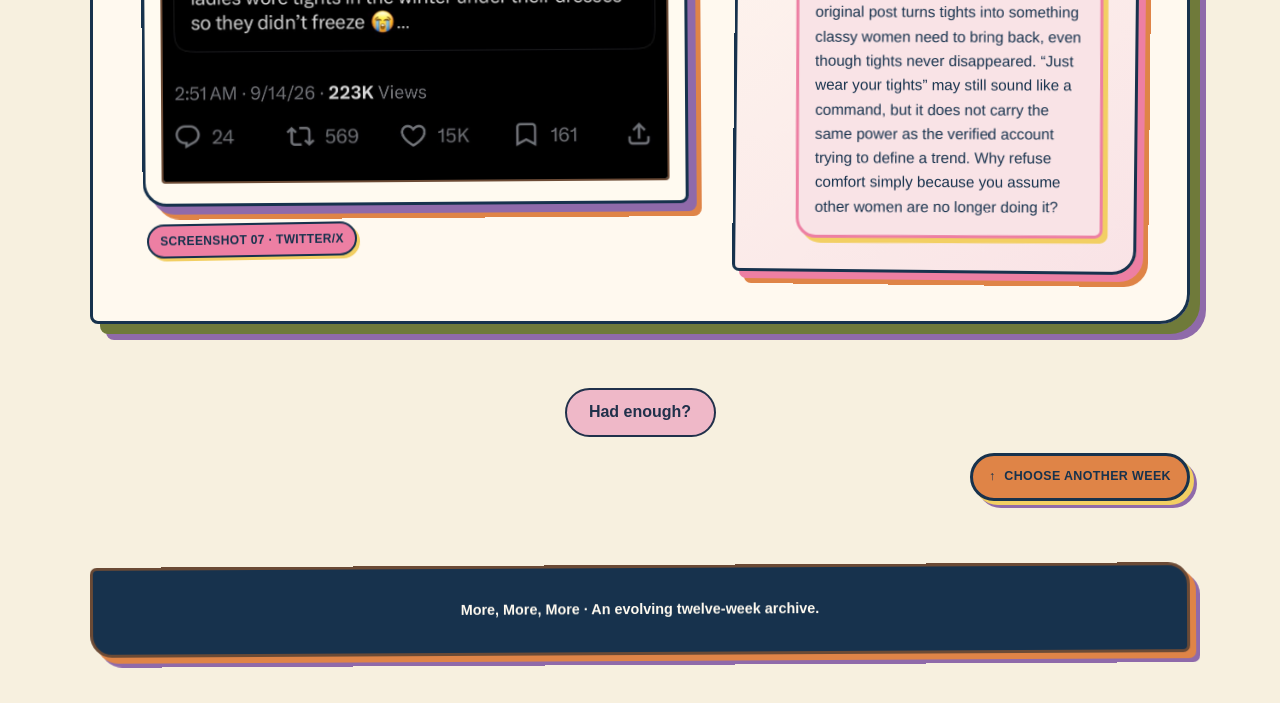
==== commit 69d5be6f: "Update index.html" ====
--- a/index.html
+++ b/index.html
@@ -707,5 +707,21 @@
     anchor.before(paragraph);
   })();
 </script>
+  <script>
+  (() => {
+    const button = document.getElementById("had-enough-button");
+    if (!button) return;
+
+    const exit = document.createElement("a");
+    exit.id = button.id;
+    exit.className = button.className;
+    exit.href = "enough.html";
+    exit.textContent = "Had enough?";
+    exit.style.textDecoration = "none";
+
+    button.replaceWith(exit);
+    document.getElementById("enough-message")?.remove();
+  })();
+</script>
 </body>
 </html>
